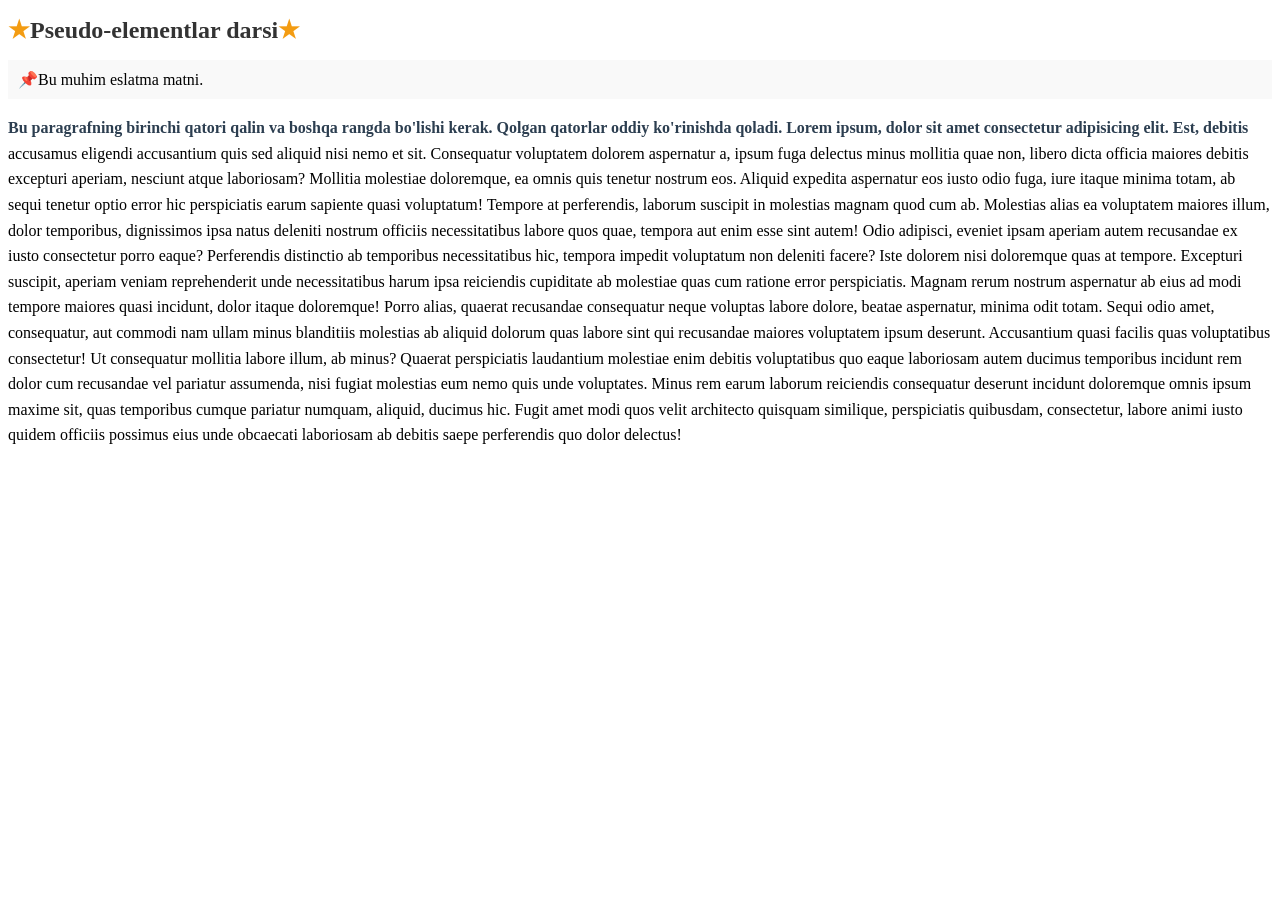
==== index.html @ 933c9575 "First commit: index.html was added" ====
<!doctype html>
<html lang="uz">
  <head>
    <meta charset="UTF-8" />
    <meta name="viewport" content="width=device-width, initial-scale=1.0" />
    <title>Pseudo-elementlar</title>
    <style>
      .sarlavha {
        font-size: 24px;
        color: #333;
      }
      /* .sarlavha::before pseudo-elementiga: */
      /* content: "\2605" */
      /* color: #f39c12 */

      /* .sarlavha::after pseudo-elementiga: */
      /* content: "\2605" */
      /* color: #f39c12 */

      /* .sarlavha pseudo-elementlari kodini ushbu kommentdan keyin yozing */
      .sarlavha::before {
        content: "\2605";
        color: #f39c12;
      }

      .sarlavha::after {
        content: "\2605";
        color: #f39c12;
      }

      .eslatma {
        padding: 10px;
        background-color: #f9f9f9;
      }
      /* .eslatma::before pseudo-elementiga: */
      /* content: "\1F4CC" */
      /* font-weight: bold */

      /* .eslatma pseudo-elementi kodini ushbu kommentdan keyin yozing */
      .eslatma::before {
        content: "\1F4CC";
        font-weight: bold;
      }

      .paragraf {
        line-height: 1.6;
      }
      /* .paragraf::first-line pseudo-elementiga: */
      /* font-weight: bold */
      /* color: #2c3e50 */

      /* .paragraf pseudo-elementi kodini ushbu kommentdan keyin yozing */
      .paragraf::first-line {
        font-weight: bold;
        color: #2c3e50;
      }
    </style>
  </head>
  <body>
    <h1 class="sarlavha">Pseudo-elementlar darsi</h1>
    <p class="eslatma">Bu muhim eslatma matni.</p>
    <p class="paragraf">
      Bu paragrafning birinchi qatori qalin va boshqa rangda bo'lishi kerak.
      Qolgan qatorlar oddiy ko'rinishda qoladi. Lorem ipsum, dolor sit amet
      consectetur adipisicing elit. Est, debitis accusamus eligendi accusantium
      quis sed aliquid nisi nemo et sit. Consequatur voluptatem dolorem
      aspernatur a, ipsum fuga delectus minus mollitia quae non, libero dicta
      officia maiores debitis excepturi aperiam, nesciunt atque laboriosam?
      Mollitia molestiae doloremque, ea omnis quis tenetur nostrum eos. Aliquid
      expedita aspernatur eos iusto odio fuga, iure itaque minima totam, ab
      sequi tenetur optio error hic perspiciatis earum sapiente quasi
      voluptatum! Tempore at perferendis, laborum suscipit in molestias magnam
      quod cum ab. Molestias alias ea voluptatem maiores illum, dolor
      temporibus, dignissimos ipsa natus deleniti nostrum officiis
      necessitatibus labore quos quae, tempora aut enim esse sint autem! Odio
      adipisci, eveniet ipsam aperiam autem recusandae ex iusto consectetur
      porro eaque? Perferendis distinctio ab temporibus necessitatibus hic,
      tempora impedit voluptatum non deleniti facere? Iste dolorem nisi
      doloremque quas at tempore. Excepturi suscipit, aperiam veniam
      reprehenderit unde necessitatibus harum ipsa reiciendis cupiditate ab
      molestiae quas cum ratione error perspiciatis. Magnam rerum nostrum
      aspernatur ab eius ad modi tempore maiores quasi incidunt, dolor itaque
      doloremque! Porro alias, quaerat recusandae consequatur neque voluptas
      labore dolore, beatae aspernatur, minima odit totam. Sequi odio amet,
      consequatur, aut commodi nam ullam minus blanditiis molestias ab aliquid
      dolorum quas labore sint qui recusandae maiores voluptatem ipsum deserunt.
      Accusantium quasi facilis quas voluptatibus consectetur! Ut consequatur
      mollitia labore illum, ab minus? Quaerat perspiciatis laudantium molestiae
      enim debitis voluptatibus quo eaque laboriosam autem ducimus temporibus
      incidunt rem dolor cum recusandae vel pariatur assumenda, nisi fugiat
      molestias eum nemo quis unde voluptates. Minus rem earum laborum
      reiciendis consequatur deserunt incidunt doloremque omnis ipsum maxime
      sit, quas temporibus cumque pariatur numquam, aliquid, ducimus hic. Fugit
      amet modi quos velit architecto quisquam similique, perspiciatis
      quibusdam, consectetur, labore animi iusto quidem officiis possimus eius
      unde obcaecati laboriosam ab debitis saepe perferendis quo dolor delectus!
    </p>
  </body>
</html>
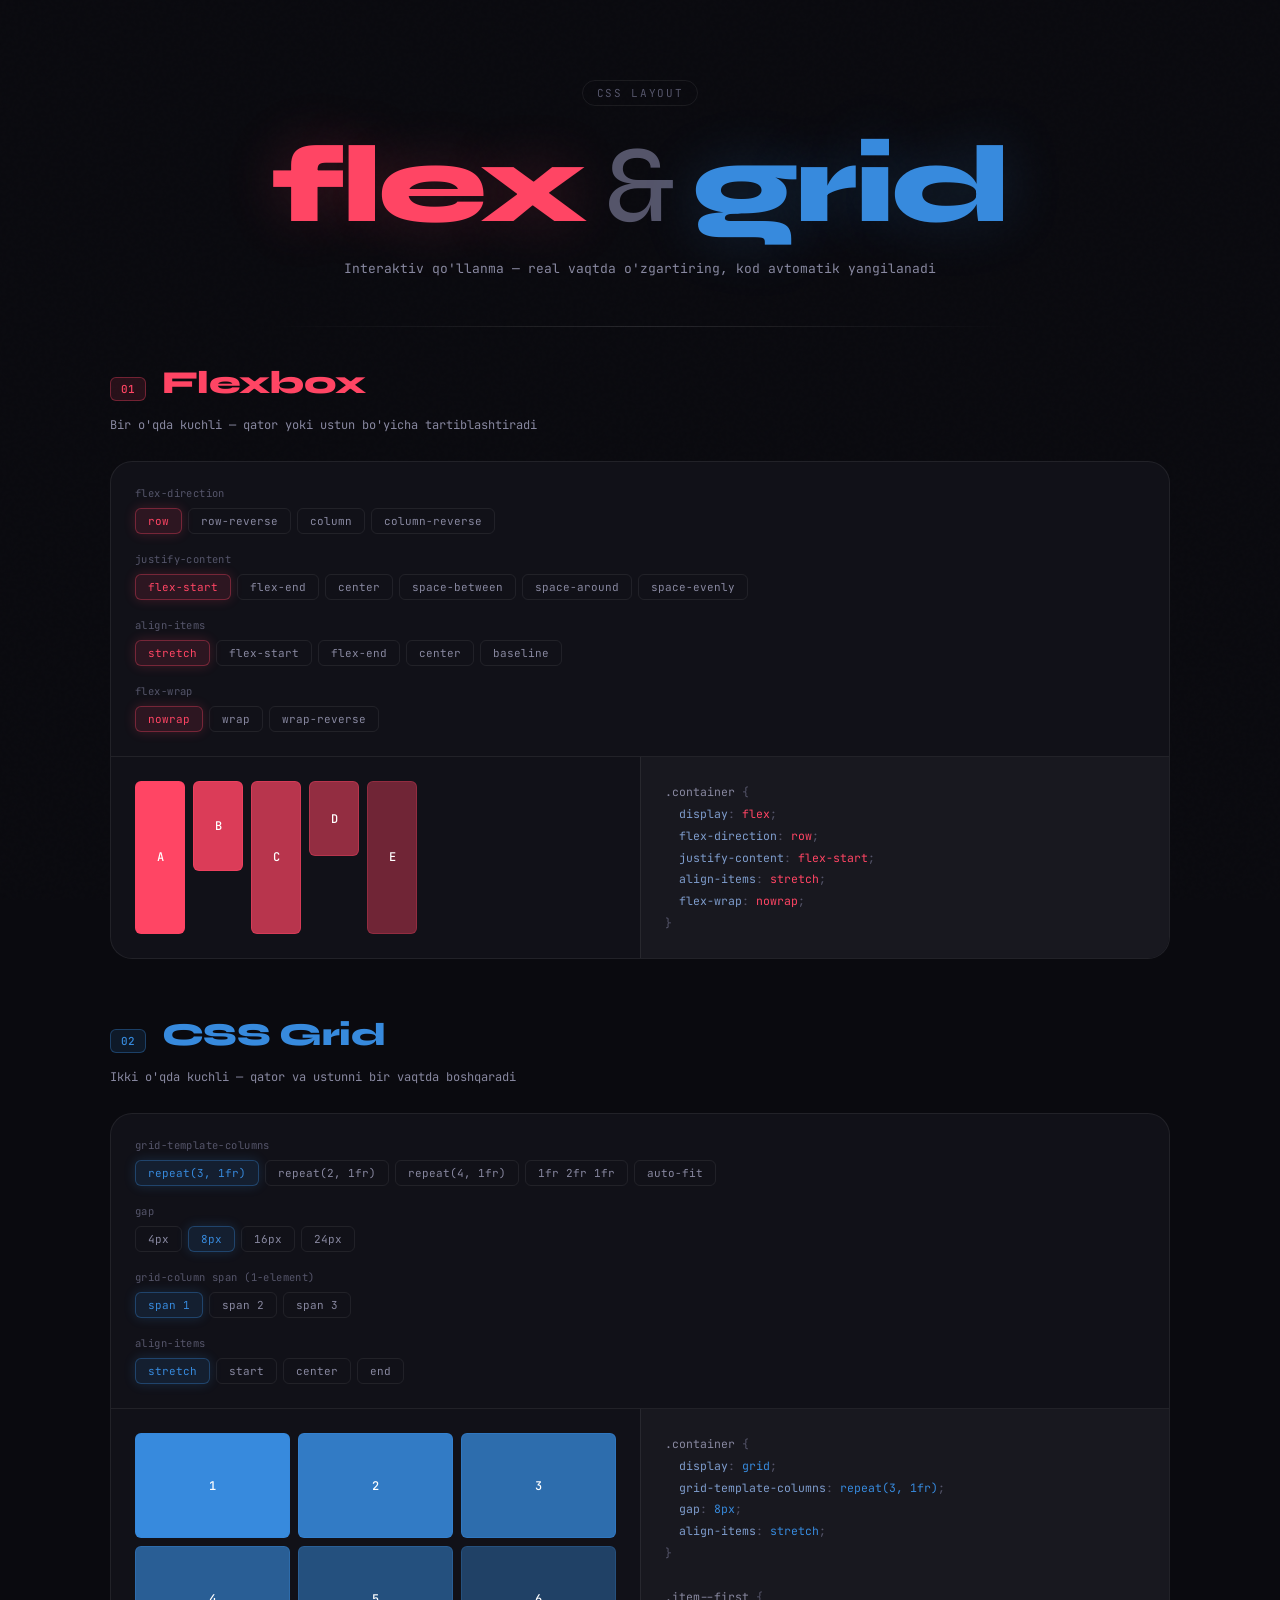
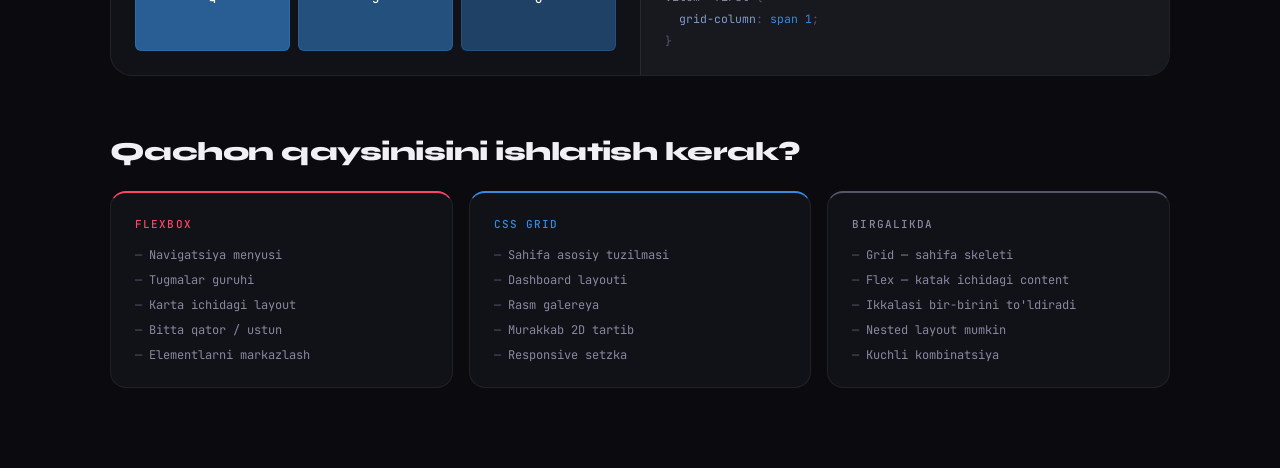
==== commit 0abebf58: "sytles and script files were added" ====
--- a/index.html
+++ b/index.html
@@ -3,97 +3,381 @@
   <head>
     <meta charset="UTF-8" />
     <meta name="viewport" content="width=device-width, initial-scale=1.0" />
-    <title>Pseudo-elementlar</title>
-    <style>
-      .sarlavha {
-        font-size: 24px;
-        color: #333;
-      }
-      /* .sarlavha::before pseudo-elementiga: */
-      /* content: "\2605" */
-      /* color: #f39c12 */
-
-      /* .sarlavha::after pseudo-elementiga: */
-      /* content: "\2605" */
-      /* color: #f39c12 */
-
-      /* .sarlavha pseudo-elementlari kodini ushbu kommentdan keyin yozing */
-      .sarlavha::before {
-        content: "\2605";
-        color: #f39c12;
-      }
-
-      .sarlavha::after {
-        content: "\2605";
-        color: #f39c12;
-      }
-
-      .eslatma {
-        padding: 10px;
-        background-color: #f9f9f9;
-      }
-      /* .eslatma::before pseudo-elementiga: */
-      /* content: "\1F4CC" */
-      /* font-weight: bold */
-
-      /* .eslatma pseudo-elementi kodini ushbu kommentdan keyin yozing */
-      .eslatma::before {
-        content: "\1F4CC";
-        font-weight: bold;
-      }
-
-      .paragraf {
-        line-height: 1.6;
-      }
-      /* .paragraf::first-line pseudo-elementiga: */
-      /* font-weight: bold */
-      /* color: #2c3e50 */
-
-      /* .paragraf pseudo-elementi kodini ushbu kommentdan keyin yozing */
-      .paragraf::first-line {
-        font-weight: bold;
-        color: #2c3e50;
-      }
-    </style>
+    <title>Flexbox & CSS Grid — Interactive Demo</title>
+    <link rel="preconnect" href="https://fonts.googleapis.com" />
+    <link rel="preconnect" href="https://fonts.gstatic.com" crossorigin />
+    <link
+      href="https://fonts.googleapis.com/css2?family=JetBrains+Mono:wght@400;500&family=Syne:wght@500;700;800&display=swap"
+      rel="stylesheet"
+    />
+    <link rel="stylesheet" href="styles.css" />
   </head>
   <body>
-    <h1 class="sarlavha">Pseudo-elementlar darsi</h1>
-    <p class="eslatma">Bu muhim eslatma matni.</p>
-    <p class="paragraf">
-      Bu paragrafning birinchi qatori qalin va boshqa rangda bo'lishi kerak.
-      Qolgan qatorlar oddiy ko'rinishda qoladi. Lorem ipsum, dolor sit amet
-      consectetur adipisicing elit. Est, debitis accusamus eligendi accusantium
-      quis sed aliquid nisi nemo et sit. Consequatur voluptatem dolorem
-      aspernatur a, ipsum fuga delectus minus mollitia quae non, libero dicta
-      officia maiores debitis excepturi aperiam, nesciunt atque laboriosam?
-      Mollitia molestiae doloremque, ea omnis quis tenetur nostrum eos. Aliquid
-      expedita aspernatur eos iusto odio fuga, iure itaque minima totam, ab
-      sequi tenetur optio error hic perspiciatis earum sapiente quasi
-      voluptatum! Tempore at perferendis, laborum suscipit in molestias magnam
-      quod cum ab. Molestias alias ea voluptatem maiores illum, dolor
-      temporibus, dignissimos ipsa natus deleniti nostrum officiis
-      necessitatibus labore quos quae, tempora aut enim esse sint autem! Odio
-      adipisci, eveniet ipsam aperiam autem recusandae ex iusto consectetur
-      porro eaque? Perferendis distinctio ab temporibus necessitatibus hic,
-      tempora impedit voluptatum non deleniti facere? Iste dolorem nisi
-      doloremque quas at tempore. Excepturi suscipit, aperiam veniam
-      reprehenderit unde necessitatibus harum ipsa reiciendis cupiditate ab
-      molestiae quas cum ratione error perspiciatis. Magnam rerum nostrum
-      aspernatur ab eius ad modi tempore maiores quasi incidunt, dolor itaque
-      doloremque! Porro alias, quaerat recusandae consequatur neque voluptas
-      labore dolore, beatae aspernatur, minima odit totam. Sequi odio amet,
-      consequatur, aut commodi nam ullam minus blanditiis molestias ab aliquid
-      dolorum quas labore sint qui recusandae maiores voluptatem ipsum deserunt.
-      Accusantium quasi facilis quas voluptatibus consectetur! Ut consequatur
-      mollitia labore illum, ab minus? Quaerat perspiciatis laudantium molestiae
-      enim debitis voluptatibus quo eaque laboriosam autem ducimus temporibus
-      incidunt rem dolor cum recusandae vel pariatur assumenda, nisi fugiat
-      molestias eum nemo quis unde voluptates. Minus rem earum laborum
-      reiciendis consequatur deserunt incidunt doloremque omnis ipsum maxime
-      sit, quas temporibus cumque pariatur numquam, aliquid, ducimus hic. Fugit
-      amet modi quos velit architecto quisquam similique, perspiciatis
-      quibusdam, consectetur, labore animi iusto quidem officiis possimus eius
-      unde obcaecati laboriosam ab debitis saepe perferendis quo dolor delectus!
-    </p>
+    <header class="hero">
+      <div class="hero__badge">CSS Layout</div>
+      <h1 class="hero__title">
+        <span data-text="flex">flex</span>
+        <span class="hero__divider">&</span>
+        <span data-text="grid">grid</span>
+      </h1>
+      <p class="hero__sub">
+        Interaktiv qo'llanma — real vaqtda o'zgartiring, kod avtomatik
+        yangilanadi
+      </p>
+    </header>
+
+    <main class="layout">
+      <!-- ═══ FLEX SECTION ═══ -->
+      <section class="section section--flex" id="flex-section">
+        <div class="section__header">
+          <span class="section__tag section__tag--flex">01</span>
+          <h2 class="section__title">Flexbox</h2>
+          <p class="section__desc">
+            Bir o'qda kuchli — qator yoki ustun bo'yicha tartiblashtiradi
+          </p>
+        </div>
+
+        <div class="panel">
+          <div class="controls" id="flex-controls">
+            <div class="control-group">
+              <label class="control-group__label">flex-direction</label>
+              <div class="control-group__btns">
+                <button
+                  class="btn btn--flex active"
+                  data-prop="direction"
+                  data-val="row"
+                >
+                  row
+                </button>
+                <button
+                  class="btn btn--flex"
+                  data-prop="direction"
+                  data-val="row-reverse"
+                >
+                  row-reverse
+                </button>
+                <button
+                  class="btn btn--flex"
+                  data-prop="direction"
+                  data-val="column"
+                >
+                  column
+                </button>
+                <button
+                  class="btn btn--flex"
+                  data-prop="direction"
+                  data-val="column-reverse"
+                >
+                  column-reverse
+                </button>
+              </div>
+            </div>
+
+            <div class="control-group">
+              <label class="control-group__label">justify-content</label>
+              <div class="control-group__btns">
+                <button
+                  class="btn btn--flex active"
+                  data-prop="justify"
+                  data-val="flex-start"
+                >
+                  flex-start
+                </button>
+                <button
+                  class="btn btn--flex"
+                  data-prop="justify"
+                  data-val="flex-end"
+                >
+                  flex-end
+                </button>
+                <button
+                  class="btn btn--flex"
+                  data-prop="justify"
+                  data-val="center"
+                >
+                  center
+                </button>
+                <button
+                  class="btn btn--flex"
+                  data-prop="justify"
+                  data-val="space-between"
+                >
+                  space-between
+                </button>
+                <button
+                  class="btn btn--flex"
+                  data-prop="justify"
+                  data-val="space-around"
+                >
+                  space-around
+                </button>
+                <button
+                  class="btn btn--flex"
+                  data-prop="justify"
+                  data-val="space-evenly"
+                >
+                  space-evenly
+                </button>
+              </div>
+            </div>
+
+            <div class="control-group">
+              <label class="control-group__label">align-items</label>
+              <div class="control-group__btns">
+                <button
+                  class="btn btn--flex active"
+                  data-prop="align"
+                  data-val="stretch"
+                >
+                  stretch
+                </button>
+                <button
+                  class="btn btn--flex"
+                  data-prop="align"
+                  data-val="flex-start"
+                >
+                  flex-start
+                </button>
+                <button
+                  class="btn btn--flex"
+                  data-prop="align"
+                  data-val="flex-end"
+                >
+                  flex-end
+                </button>
+                <button
+                  class="btn btn--flex"
+                  data-prop="align"
+                  data-val="center"
+                >
+                  center
+                </button>
+                <button
+                  class="btn btn--flex"
+                  data-prop="align"
+                  data-val="baseline"
+                >
+                  baseline
+                </button>
+              </div>
+            </div>
+
+            <div class="control-group">
+              <label class="control-group__label">flex-wrap</label>
+              <div class="control-group__btns">
+                <button
+                  class="btn btn--flex active"
+                  data-prop="wrap"
+                  data-val="nowrap"
+                >
+                  nowrap
+                </button>
+                <button class="btn btn--flex" data-prop="wrap" data-val="wrap">
+                  wrap
+                </button>
+                <button
+                  class="btn btn--flex"
+                  data-prop="wrap"
+                  data-val="wrap-reverse"
+                >
+                  wrap-reverse
+                </button>
+              </div>
+            </div>
+          </div>
+
+          <div class="stage-wrapper">
+            <div class="stage stage--flex" id="flex-stage">
+              <div class="box box--flex" style="--i: 0">A</div>
+              <div class="box box--flex" style="--i: 1; height: 90px">B</div>
+              <div class="box box--flex" style="--i: 2">C</div>
+              <div class="box box--flex" style="--i: 3; height: 75px">D</div>
+              <div class="box box--flex" style="--i: 4">E</div>
+            </div>
+            <pre class="code-output" id="flex-code"></pre>
+          </div>
+        </div>
+      </section>
+
+      <!-- ═══ GRID SECTION ═══ -->
+      <section class="section section--grid" id="grid-section">
+        <div class="section__header">
+          <span class="section__tag section__tag--grid">02</span>
+          <h2 class="section__title">CSS Grid</h2>
+          <p class="section__desc">
+            Ikki o'qda kuchli — qator va ustunni bir vaqtda boshqaradi
+          </p>
+        </div>
+
+        <div class="panel">
+          <div class="controls" id="grid-controls">
+            <div class="control-group">
+              <label class="control-group__label">grid-template-columns</label>
+              <div class="control-group__btns">
+                <button
+                  class="btn btn--grid active"
+                  data-prop="cols"
+                  data-val="repeat(3, 1fr)"
+                >
+                  repeat(3, 1fr)
+                </button>
+                <button
+                  class="btn btn--grid"
+                  data-prop="cols"
+                  data-val="repeat(2, 1fr)"
+                >
+                  repeat(2, 1fr)
+                </button>
+                <button
+                  class="btn btn--grid"
+                  data-prop="cols"
+                  data-val="repeat(4, 1fr)"
+                >
+                  repeat(4, 1fr)
+                </button>
+                <button
+                  class="btn btn--grid"
+                  data-prop="cols"
+                  data-val="1fr 2fr 1fr"
+                >
+                  1fr 2fr 1fr
+                </button>
+                <button
+                  class="btn btn--grid"
+                  data-prop="cols"
+                  data-val="repeat(auto-fit, minmax(80px, 1fr))"
+                >
+                  auto-fit
+                </button>
+              </div>
+            </div>
+
+            <div class="control-group">
+              <label class="control-group__label">gap</label>
+              <div class="control-group__btns">
+                <button class="btn btn--grid" data-prop="gap" data-val="4px">
+                  4px
+                </button>
+                <button
+                  class="btn btn--grid active"
+                  data-prop="gap"
+                  data-val="8px"
+                >
+                  8px
+                </button>
+                <button class="btn btn--grid" data-prop="gap" data-val="16px">
+                  16px
+                </button>
+                <button class="btn btn--grid" data-prop="gap" data-val="24px">
+                  24px
+                </button>
+              </div>
+            </div>
+
+            <div class="control-group">
+              <label class="control-group__label"
+                >grid-column span (1-element)</label
+              >
+              <div class="control-group__btns">
+                <button
+                  class="btn btn--grid active"
+                  data-prop="span"
+                  data-val="1"
+                >
+                  span 1
+                </button>
+                <button class="btn btn--grid" data-prop="span" data-val="2">
+                  span 2
+                </button>
+                <button class="btn btn--grid" data-prop="span" data-val="3">
+                  span 3
+                </button>
+              </div>
+            </div>
+
+            <div class="control-group">
+              <label class="control-group__label">align-items</label>
+              <div class="control-group__btns">
+                <button
+                  class="btn btn--grid active"
+                  data-prop="galign"
+                  data-val="stretch"
+                >
+                  stretch
+                </button>
+                <button
+                  class="btn btn--grid"
+                  data-prop="galign"
+                  data-val="start"
+                >
+                  start
+                </button>
+                <button
+                  class="btn btn--grid"
+                  data-prop="galign"
+                  data-val="center"
+                >
+                  center
+                </button>
+                <button class="btn btn--grid" data-prop="galign" data-val="end">
+                  end
+                </button>
+              </div>
+            </div>
+          </div>
+
+          <div class="stage-wrapper">
+            <div class="stage stage--grid" id="grid-stage">
+              <div class="box box--grid" style="--i: 0">1</div>
+              <div class="box box--grid" style="--i: 1">2</div>
+              <div class="box box--grid" style="--i: 2">3</div>
+              <div class="box box--grid" style="--i: 3">4</div>
+              <div class="box box--grid" style="--i: 4">5</div>
+              <div class="box box--grid" style="--i: 5">6</div>
+            </div>
+            <pre class="code-output" id="grid-code"></pre>
+          </div>
+        </div>
+      </section>
+
+      <!-- ═══ CHEATSHEET ═══ -->
+      <section class="cheatsheet">
+        <h2 class="cheatsheet__title">Qachon qaysinisini ishlatish kerak?</h2>
+        <div class="cheatsheet__grid">
+          <div class="cheatsheet__card cheatsheet__card--flex">
+            <div class="cheatsheet__card-label">Flexbox</div>
+            <ul>
+              <li>Navigatsiya menyusi</li>
+              <li>Tugmalar guruhi</li>
+              <li>Karta ichidagi layout</li>
+              <li>Bitta qator / ustun</li>
+              <li>Elementlarni markazlash</li>
+            </ul>
+          </div>
+          <div class="cheatsheet__card cheatsheet__card--grid">
+            <div class="cheatsheet__card-label">CSS Grid</div>
+            <ul>
+              <li>Sahifa asosiy tuzilmasi</li>
+              <li>Dashboard layouti</li>
+              <li>Rasm galereya</li>
+              <li>Murakkab 2D tartib</li>
+              <li>Responsive setzka</li>
+            </ul>
+          </div>
+          <div class="cheatsheet__card cheatsheet__card--both">
+            <div class="cheatsheet__card-label">Birgalikda</div>
+            <ul>
+              <li>Grid — sahifa skeleti</li>
+              <li>Flex — katak ichidagi content</li>
+              <li>Ikkalasi bir-birini to'ldiradi</li>
+              <li>Nested layout mumkin</li>
+              <li>Kuchli kombinatsiya</li>
+            </ul>
+          </div>
+        </div>
+      </section>
+    </main>
+
+    <script src="script.js"></script>
   </body>
 </html>
--- a/styles.css
+++ b/styles.css
@@ -0,0 +1,532 @@
+/* ═══════════════════════════════════════════
+   TOKENS
+═══════════════════════════════════════════ */
+:root {
+  --pink: #ff4564;
+  --pink-dim: rgba(255, 69, 100, 0.12);
+  --pink-border: rgba(255, 69, 100, 0.35);
+  --pink-glow: rgba(255, 69, 100, 0.2);
+
+  --blue: #378add;
+  --blue-dim: rgba(55, 138, 221, 0.12);
+  --blue-border: rgba(55, 138, 221, 0.35);
+  --blue-glow: rgba(55, 138, 221, 0.2);
+
+  --bg: #0a0a0f;
+  --surface: #111118;
+  --surface-2: #18181f;
+  --border: rgba(255, 255, 255, 0.07);
+  --border-mid: rgba(255, 255, 255, 0.12);
+
+  --text-1: #f0f0f5;
+  --text-2: #8888a0;
+  --text-3: #55556a;
+
+  --mono: "JetBrains Mono", monospace;
+  --display: "Syne", sans-serif;
+
+  --radius-sm: 6px;
+  --radius-md: 10px;
+  --radius-lg: 16px;
+  --radius-xl: 22px;
+
+  --ease-spring: cubic-bezier(0.34, 1.56, 0.64, 1);
+  --ease-out: cubic-bezier(0.22, 1, 0.36, 1);
+}
+
+/* ═══════════════════════════════════════════
+   RESET & BASE
+═══════════════════════════════════════════ */
+*,
+*::before,
+*::after {
+  box-sizing: border-box;
+  margin: 0;
+  padding: 0;
+}
+
+html {
+  font-size: 10px;
+  scroll-behavior: smooth;
+}
+
+body {
+  font-family: var(--display);
+  background-color: var(--bg);
+  color: var(--text-1);
+  min-height: 100vh;
+  overflow-x: hidden;
+  -webkit-font-smoothing: antialiased;
+}
+
+/* ═══════════════════════════════════════════
+   NOISE TEXTURE OVERLAY
+═══════════════════════════════════════════ */
+body::before {
+  content: "";
+  position: fixed;
+  inset: 0;
+  background-image: url("data:image/svg+xml,%3Csvg viewBox='0 0 256 256' xmlns='http://www.w3.org/2000/svg'%3E%3Cfilter id='noise'%3E%3CfeTurbulence type='fractalNoise' baseFrequency='0.9' numOctaves='4' stitchTiles='stitch'/%3E%3C/filter%3E%3Crect width='100%25' height='100%25' filter='url(%23noise)' opacity='0.03'/%3E%3C/svg%3E");
+  pointer-events: none;
+  z-index: 0;
+  opacity: 0.4;
+}
+
+/* ═══════════════════════════════════════════
+   HERO
+═══════════════════════════════════════════ */
+.hero {
+  text-align: center;
+  padding: 8rem 2rem 5rem;
+  position: relative;
+}
+
+.hero::after {
+  content: "";
+  position: absolute;
+  bottom: 0;
+  left: 50%;
+  transform: translateX(-50%);
+  width: 60%;
+  height: 1px;
+  background: linear-gradient(
+    90deg,
+    transparent,
+    var(--border-mid),
+    transparent
+  );
+}
+
+.hero__badge {
+  display: inline-block;
+  font-family: var(--mono);
+  font-size: 1.1rem;
+  letter-spacing: 0.15em;
+  text-transform: uppercase;
+  color: var(--text-3);
+  border: 1px solid var(--border);
+  border-radius: 999px;
+  padding: 0.5rem 1.4rem;
+  margin-bottom: 2.4rem;
+  animation: fadeUp 0.6s var(--ease-out) both;
+}
+
+.hero__title {
+  font-size: clamp(6rem, 12vw, 11rem);
+  font-weight: 800;
+  line-height: 1;
+  letter-spacing: -0.03em;
+  display: flex;
+  align-items: center;
+  justify-content: center;
+  gap: 2rem;
+  animation: fadeUp 0.7s var(--ease-out) 0.1s both;
+}
+
+.hero__title span[data-text="flex"] {
+  color: var(--pink);
+  text-shadow: 0 0 60px var(--pink-glow);
+}
+
+.hero__title span[data-text="grid"] {
+  color: var(--blue);
+  text-shadow: 0 0 60px var(--blue-glow);
+}
+
+.hero__divider {
+  color: var(--text-3);
+  font-weight: 500;
+}
+
+.hero__sub {
+  font-family: var(--mono);
+  font-size: 1.3rem;
+  color: var(--text-2);
+  margin-top: 2rem;
+  animation: fadeUp 0.7s var(--ease-out) 0.2s both;
+}
+
+/* ═══════════════════════════════════════════
+   LAYOUT
+═══════════════════════════════════════════ */
+.layout {
+  max-width: 1100px;
+  margin: 0 auto;
+  padding: 4rem 2rem 8rem;
+  display: flex;
+  flex-direction: column;
+  gap: 6rem;
+  position: relative;
+  z-index: 1;
+}
+
+/* ═══════════════════════════════════════════
+   SECTION
+═══════════════════════════════════════════ */
+.section {
+  animation: fadeUp 0.6s var(--ease-out) both;
+}
+
+.section__header {
+  margin-bottom: 2.8rem;
+  display: flex;
+  align-items: baseline;
+  gap: 1.6rem;
+  flex-wrap: wrap;
+}
+
+.section__tag {
+  font-family: var(--mono);
+  font-size: 1.1rem;
+  font-weight: 500;
+  padding: 0.4rem 1rem;
+  border-radius: var(--radius-sm);
+  flex-shrink: 0;
+}
+
+.section__tag--flex {
+  background: var(--pink-dim);
+  color: var(--pink);
+  border: 1px solid var(--pink-border);
+}
+
+.section__tag--grid {
+  background: var(--blue-dim);
+  color: var(--blue);
+  border: 1px solid var(--blue-border);
+}
+
+.section__title {
+  font-size: 3.2rem;
+  font-weight: 800;
+  letter-spacing: -0.02em;
+  line-height: 1;
+}
+
+.section--flex .section__title {
+  color: var(--pink);
+}
+.section--grid .section__title {
+  color: var(--blue);
+}
+
+.section__desc {
+  font-family: var(--mono);
+  font-size: 1.2rem;
+  color: var(--text-2);
+  width: 100%;
+}
+
+/* ═══════════════════════════════════════════
+   PANEL
+═══════════════════════════════════════════ */
+.panel {
+  background: var(--surface);
+  border: 1px solid var(--border);
+  border-radius: var(--radius-xl);
+  overflow: hidden;
+}
+
+/* ═══════════════════════════════════════════
+   CONTROLS
+═══════════════════════════════════════════ */
+.controls {
+  padding: 2.4rem;
+  display: flex;
+  flex-direction: column;
+  gap: 1.8rem;
+  border-bottom: 1px solid var(--border);
+}
+
+.control-group {
+  display: flex;
+  flex-direction: column;
+  gap: 0.8rem;
+}
+
+.control-group__label {
+  font-family: var(--mono);
+  font-size: 1.05rem;
+  color: var(--text-3);
+  letter-spacing: 0.04em;
+}
+
+.control-group__btns {
+  display: flex;
+  flex-wrap: wrap;
+  gap: 6px;
+}
+
+/* ═══════════════════════════════════════════
+   BUTTONS
+═══════════════════════════════════════════ */
+.btn {
+  font-family: var(--mono);
+  font-size: 1.1rem;
+  padding: 0.5rem 1.2rem;
+  border-radius: var(--radius-sm);
+  border: 1px solid var(--border);
+  background: transparent;
+  color: var(--text-2);
+  cursor: pointer;
+  transition: all 0.18s var(--ease-out);
+  outline: none;
+}
+
+.btn:hover {
+  border-color: var(--border-mid);
+  color: var(--text-1);
+  transform: translateY(-1px);
+}
+
+.btn:active {
+  transform: translateY(0) scale(0.97);
+}
+
+.btn--flex.active {
+  background: var(--pink-dim);
+  border-color: var(--pink-border);
+  color: var(--pink);
+  box-shadow: 0 0 12px var(--pink-glow);
+}
+
+.btn--grid.active {
+  background: var(--blue-dim);
+  border-color: var(--blue-border);
+  color: var(--blue);
+  box-shadow: 0 0 12px var(--blue-glow);
+}
+
+/* ═══════════════════════════════════════════
+   STAGE WRAPPER
+═══════════════════════════════════════════ */
+.stage-wrapper {
+  display: grid;
+  grid-template-columns: 1fr 1fr;
+}
+
+@media (max-width: 700px) {
+  .stage-wrapper {
+    grid-template-columns: 1fr;
+  }
+}
+
+/* ═══════════════════════════════════════════
+   STAGE
+═══════════════════════════════════════════ */
+.stage {
+  padding: 2.4rem;
+  min-height: 180px;
+  transition: all 0.4s var(--ease-spring);
+}
+
+.stage--flex {
+  display: flex;
+  gap: 8px;
+  flex-wrap: nowrap;
+  justify-content: flex-start;
+  align-items: stretch;
+}
+
+.stage--grid {
+  display: grid;
+  grid-template-columns: repeat(3, 1fr);
+  gap: 8px;
+  align-items: stretch;
+}
+
+/* ═══════════════════════════════════════════
+   BOXES
+═══════════════════════════════════════════ */
+.box {
+  border-radius: var(--radius-sm);
+  display: flex;
+  align-items: center;
+  justify-content: center;
+  font-family: var(--mono);
+  font-size: 1.2rem;
+  font-weight: 500;
+  min-width: 50px;
+  min-height: 55px;
+  transition: all 0.4s var(--ease-spring);
+  animation: boxIn 0.5s var(--ease-spring) calc(var(--i) * 0.06s) both;
+}
+
+.box--flex {
+  --alpha: calc(1 - var(--i) * 0.15);
+  background: rgba(255, 69, 100, var(--alpha));
+  color: #fff;
+  border: 1px solid rgba(255, 69, 100, calc(var(--alpha) * 0.6));
+}
+
+.box--grid {
+  --alpha: calc(1 - var(--i) * 0.12);
+  background: rgba(55, 138, 221, var(--alpha));
+  color: #fff;
+  border: 1px solid rgba(55, 138, 221, calc(var(--alpha) * 0.5));
+}
+
+/* ═══════════════════════════════════════════
+   CODE OUTPUT
+═══════════════════════════════════════════ */
+.code-output {
+  font-family: var(--mono);
+  font-size: 1.15rem;
+  line-height: 1.9;
+  color: var(--text-2);
+  padding: 2.4rem;
+  background: var(--surface-2);
+  border-left: 1px solid var(--border);
+  overflow-x: auto;
+  white-space: pre;
+}
+
+@media (max-width: 700px) {
+  .code-output {
+    border-left: none;
+    border-top: 1px solid var(--border);
+  }
+}
+
+.code-output .t-selector {
+  color: var(--text-2);
+}
+.code-output .t-prop {
+  color: #7e9ccc;
+}
+.code-output .t-val-flex {
+  color: var(--pink);
+}
+.code-output .t-val-grid {
+  color: var(--blue);
+}
+.code-output .t-punct {
+  color: var(--text-3);
+}
+
+/* ═══════════════════════════════════════════
+   CHEATSHEET
+═══════════════════════════════════════════ */
+.cheatsheet {
+  animation: fadeUp 0.7s var(--ease-out) 0.3s both;
+}
+
+.cheatsheet__title {
+  font-size: 2.6rem;
+  font-weight: 800;
+  letter-spacing: -0.02em;
+  margin-bottom: 2.4rem;
+  color: var(--text-1);
+}
+
+.cheatsheet__grid {
+  display: grid;
+  grid-template-columns: repeat(3, 1fr);
+  gap: 16px;
+}
+
+@media (max-width: 700px) {
+  .cheatsheet__grid {
+    grid-template-columns: 1fr;
+  }
+}
+
+.cheatsheet__card {
+  background: var(--surface);
+  border: 1px solid var(--border);
+  border-radius: var(--radius-lg);
+  padding: 2.4rem;
+  transition:
+    transform 0.22s var(--ease-out),
+    border-color 0.22s;
+}
+
+.cheatsheet__card:hover {
+  transform: translateY(-3px);
+}
+
+.cheatsheet__card--flex {
+  border-top: 2px solid var(--pink);
+}
+.cheatsheet__card--flex:hover {
+  border-color: var(--pink);
+}
+.cheatsheet__card--grid {
+  border-top: 2px solid var(--blue);
+}
+.cheatsheet__card--grid:hover {
+  border-color: var(--blue);
+}
+.cheatsheet__card--both {
+  border-top: 2px solid var(--text-3);
+}
+.cheatsheet__card--both:hover {
+  border-top-color: var(--border-mid);
+  border-color: var(--border-mid);
+}
+
+.cheatsheet__card-label {
+  font-family: var(--mono);
+  font-size: 1.1rem;
+  font-weight: 500;
+  text-transform: uppercase;
+  letter-spacing: 0.1em;
+  margin-bottom: 1.6rem;
+}
+
+.cheatsheet__card--flex .cheatsheet__card-label {
+  color: var(--pink);
+}
+.cheatsheet__card--grid .cheatsheet__card-label {
+  color: var(--blue);
+}
+.cheatsheet__card--both .cheatsheet__card-label {
+  color: var(--text-2);
+}
+
+.cheatsheet__card ul {
+  list-style: none;
+  display: flex;
+  flex-direction: column;
+  gap: 0.9rem;
+}
+
+.cheatsheet__card li {
+  font-family: var(--mono);
+  font-size: 1.2rem;
+  color: var(--text-2);
+  padding-left: 1.4rem;
+  position: relative;
+}
+
+.cheatsheet__card li::before {
+  content: "—";
+  position: absolute;
+  left: 0;
+  color: var(--text-3);
+}
+
+/* ═══════════════════════════════════════════
+   ANIMATIONS
+═══════════════════════════════════════════ */
+@keyframes fadeUp {
+  from {
+    opacity: 0;
+    transform: translateY(16px);
+  }
+  to {
+    opacity: 1;
+    transform: translateY(0);
+  }
+}
+
+@keyframes boxIn {
+  from {
+    opacity: 0;
+    transform: scale(0.7);
+  }
+  to {
+    opacity: 1;
+    transform: scale(1);
+  }
+}
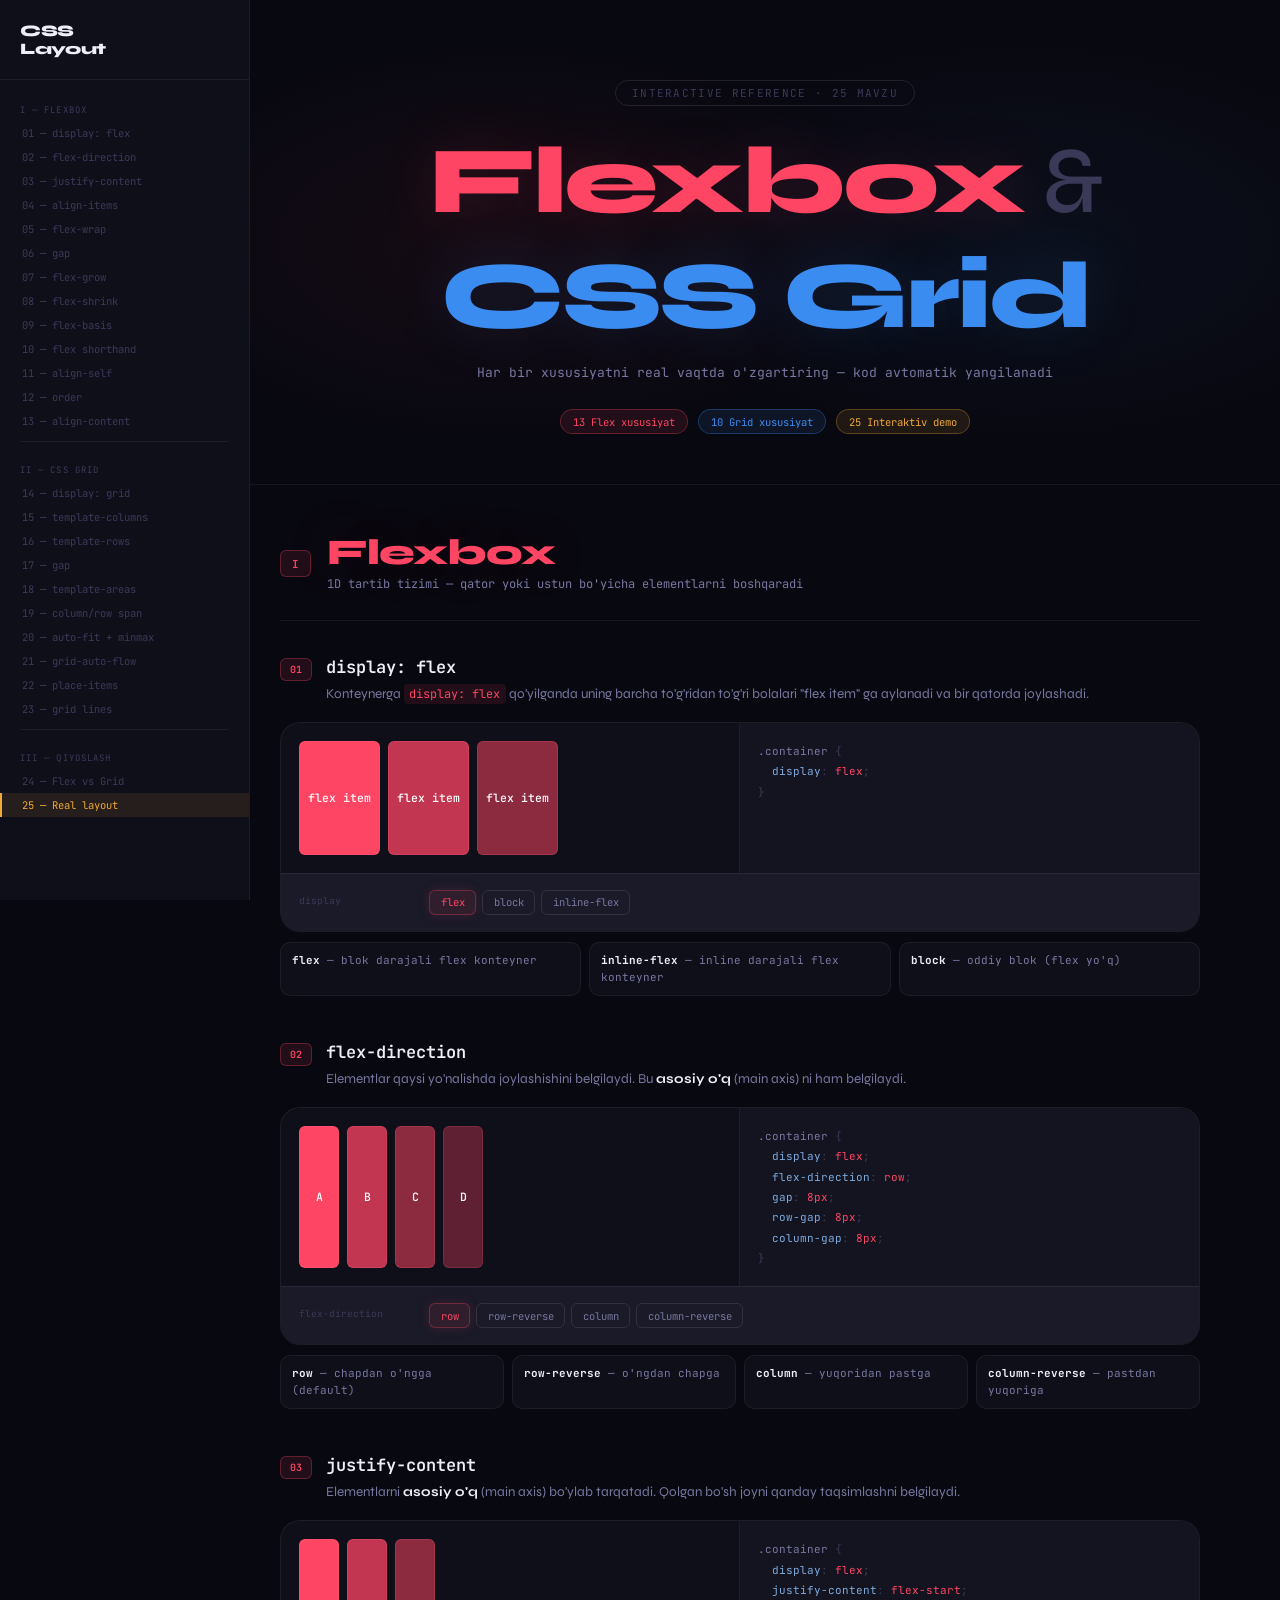
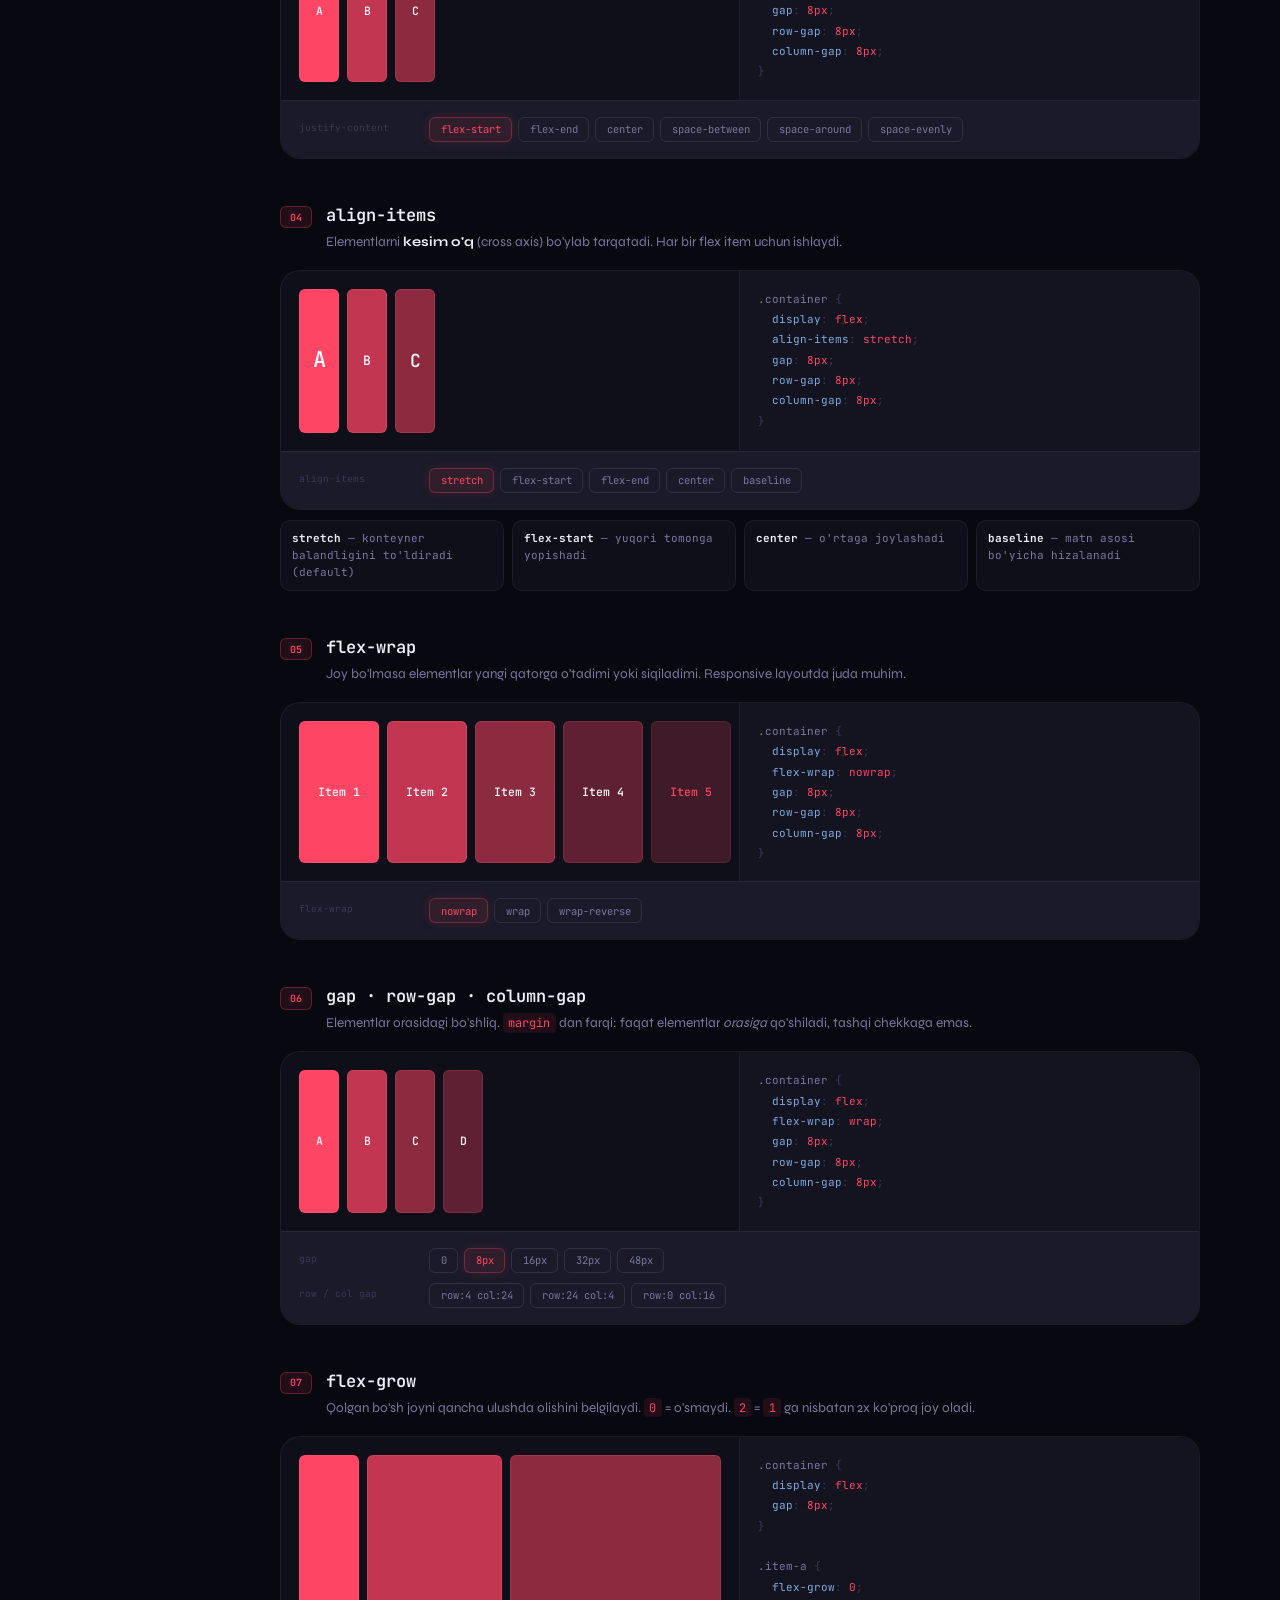
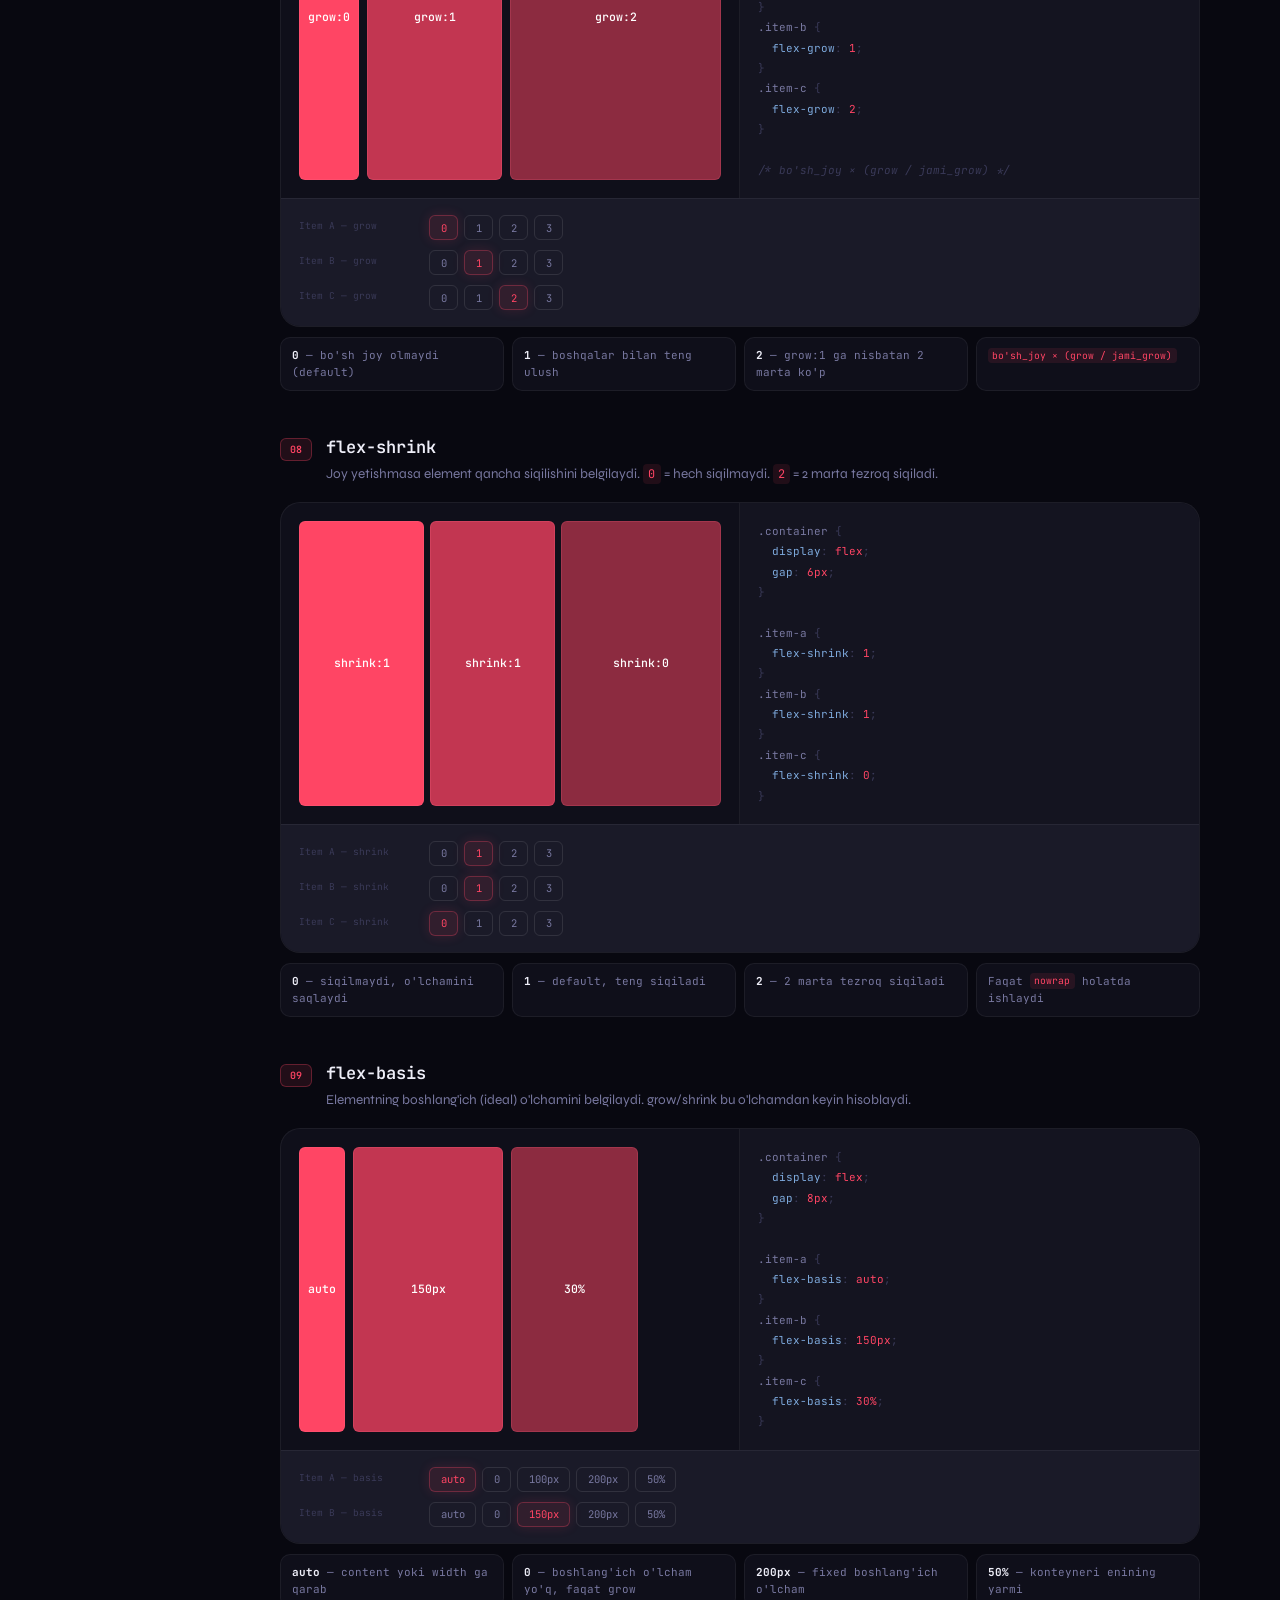
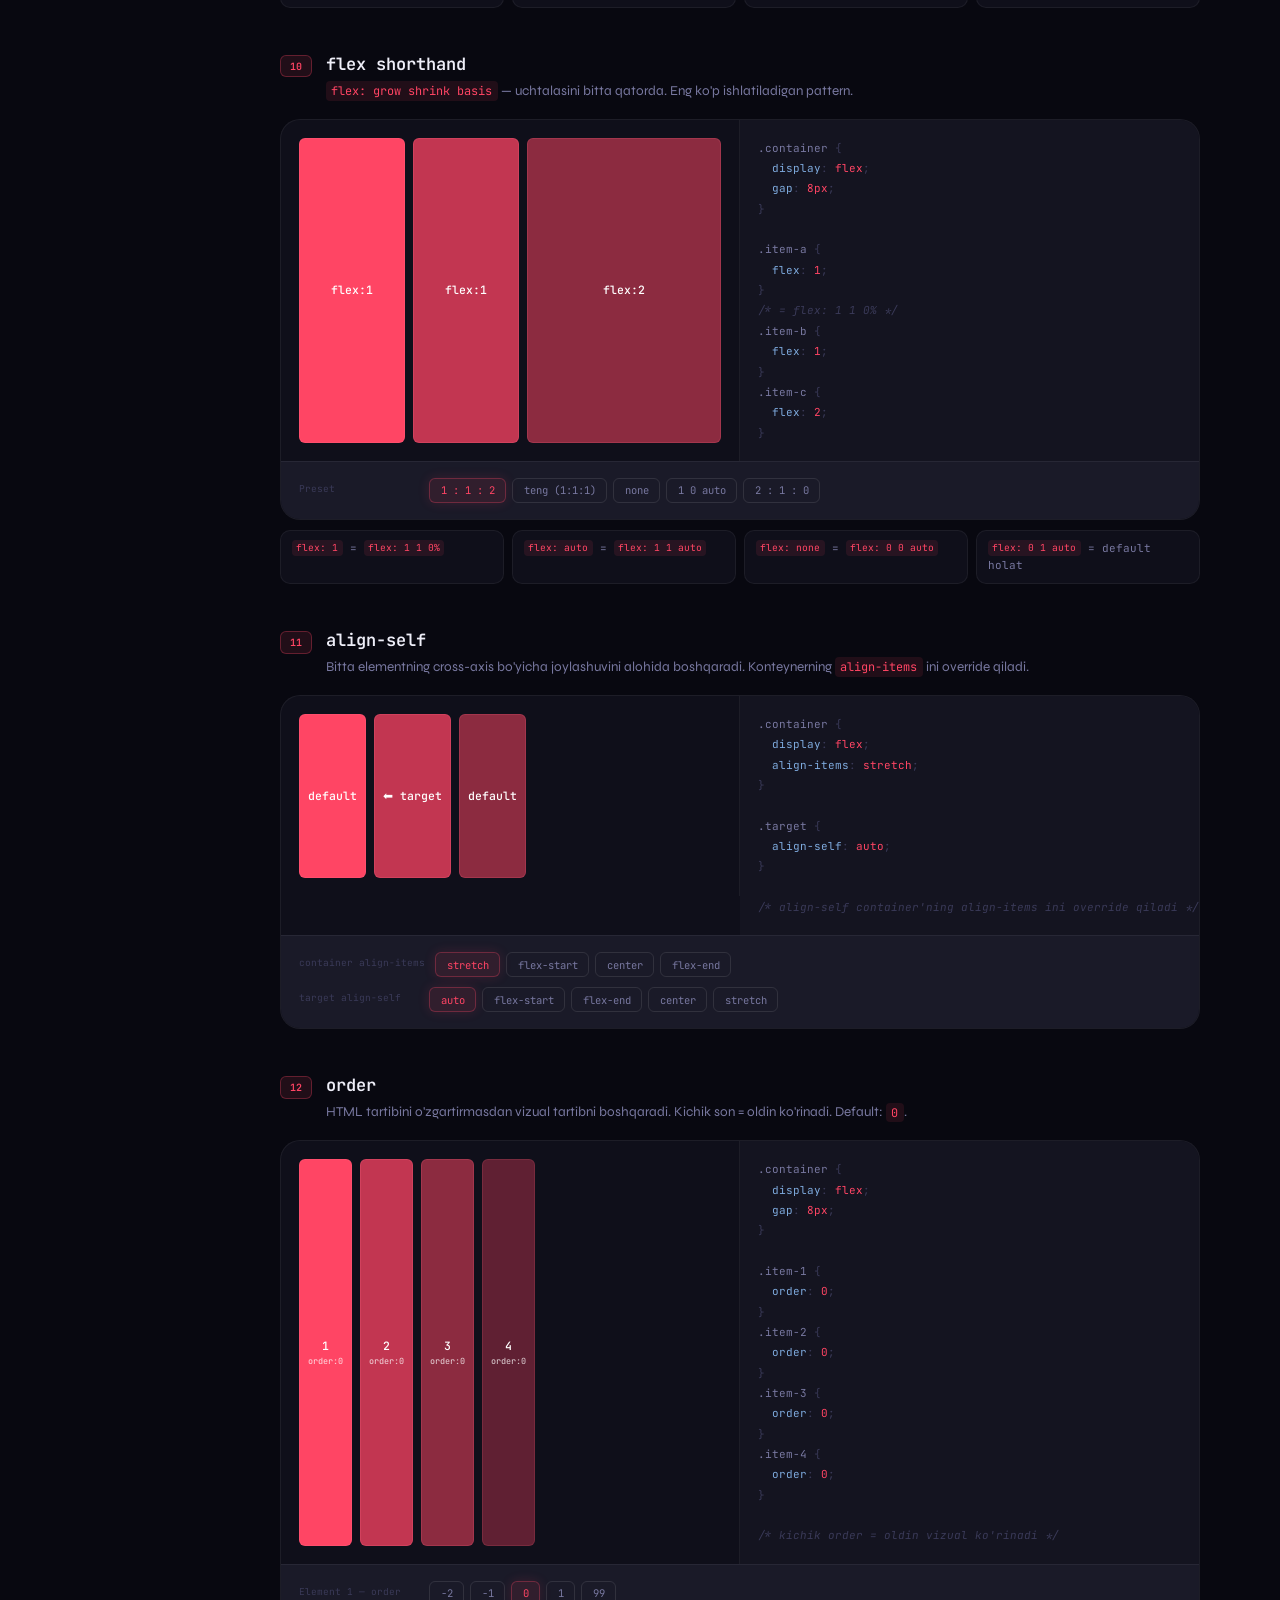
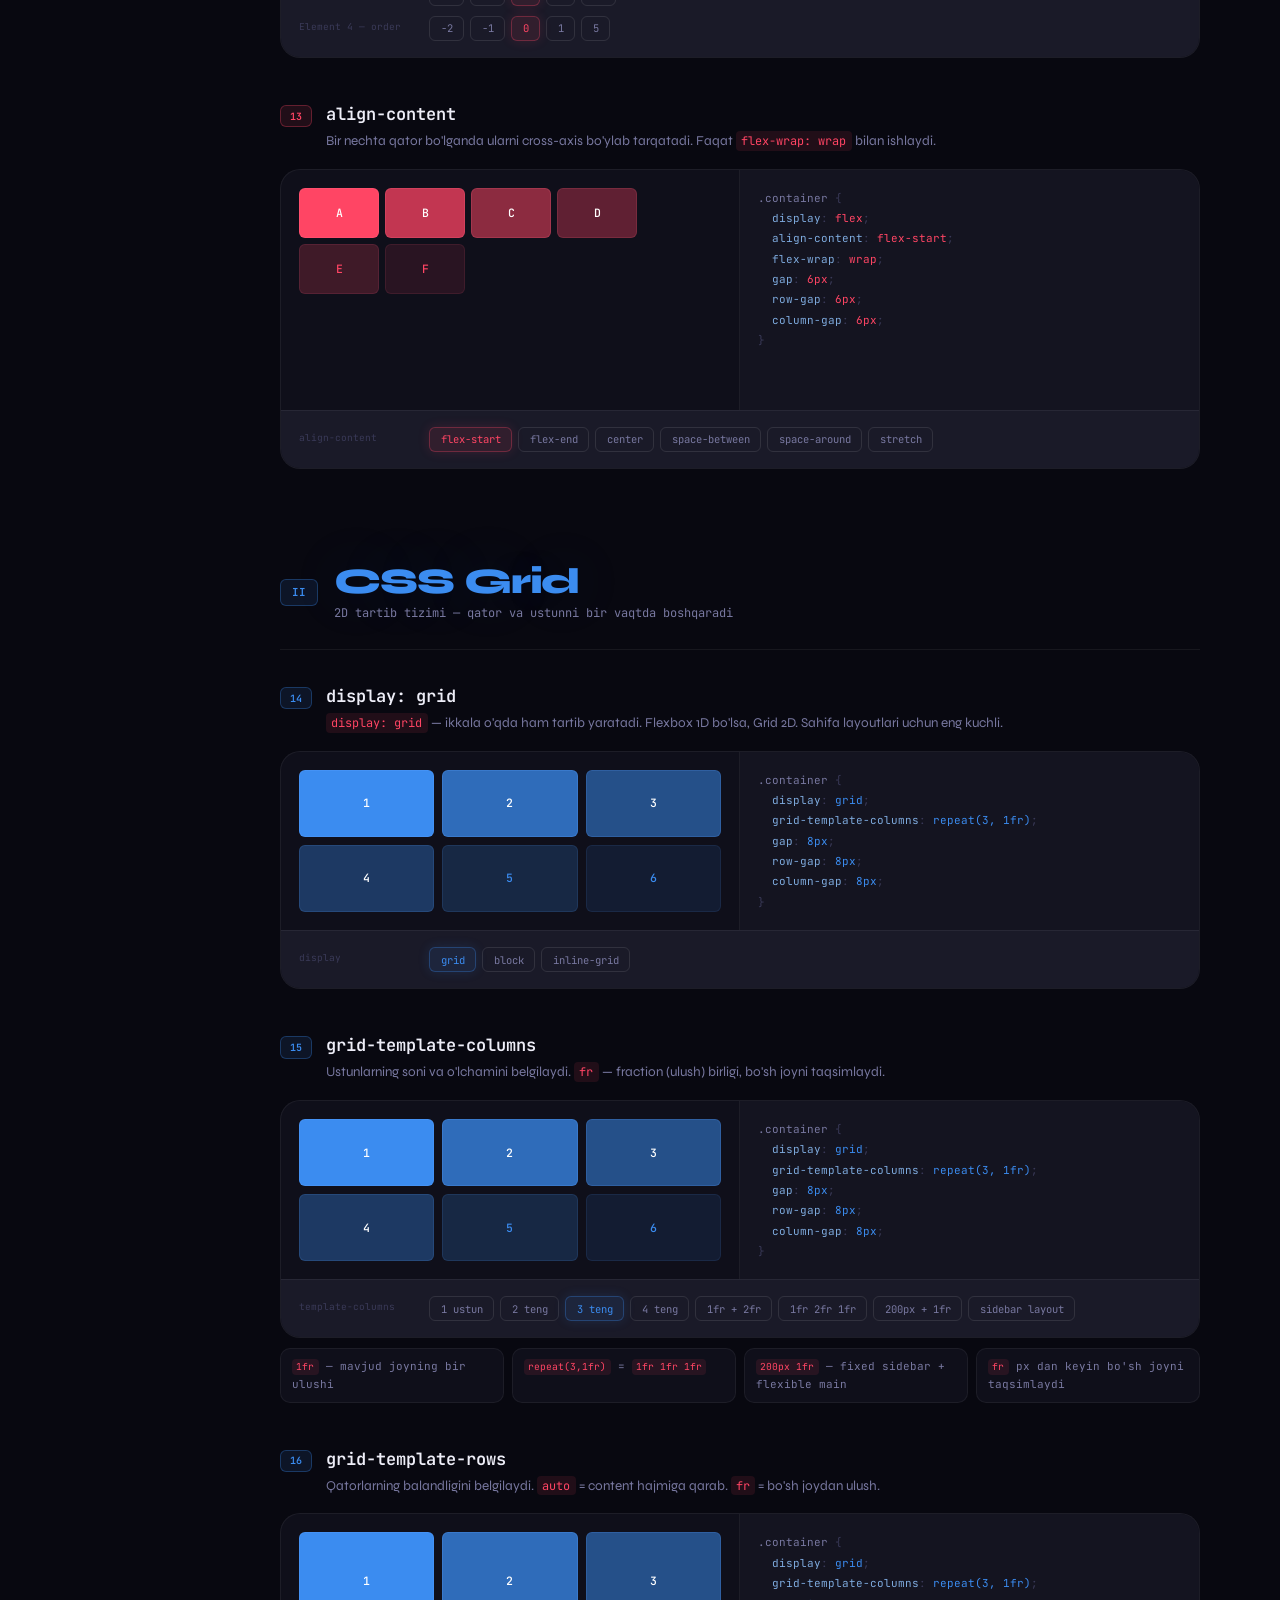
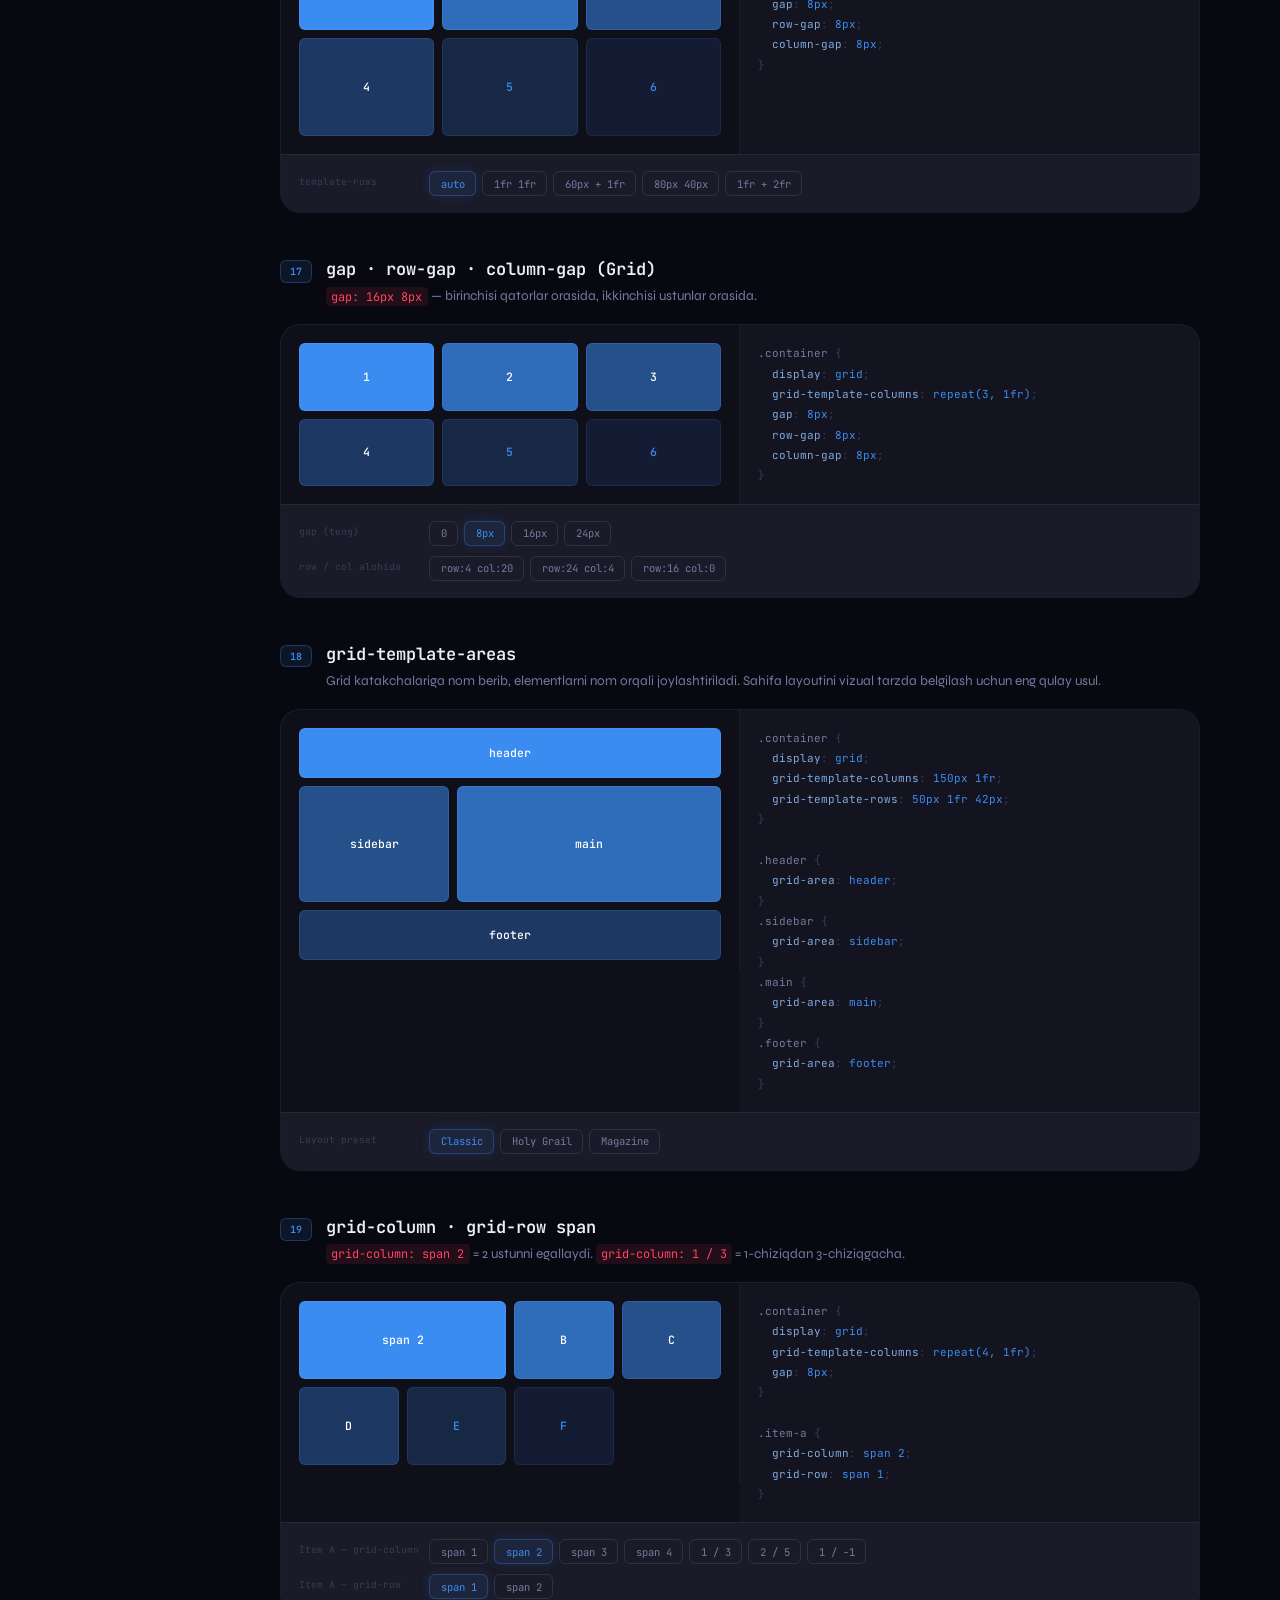
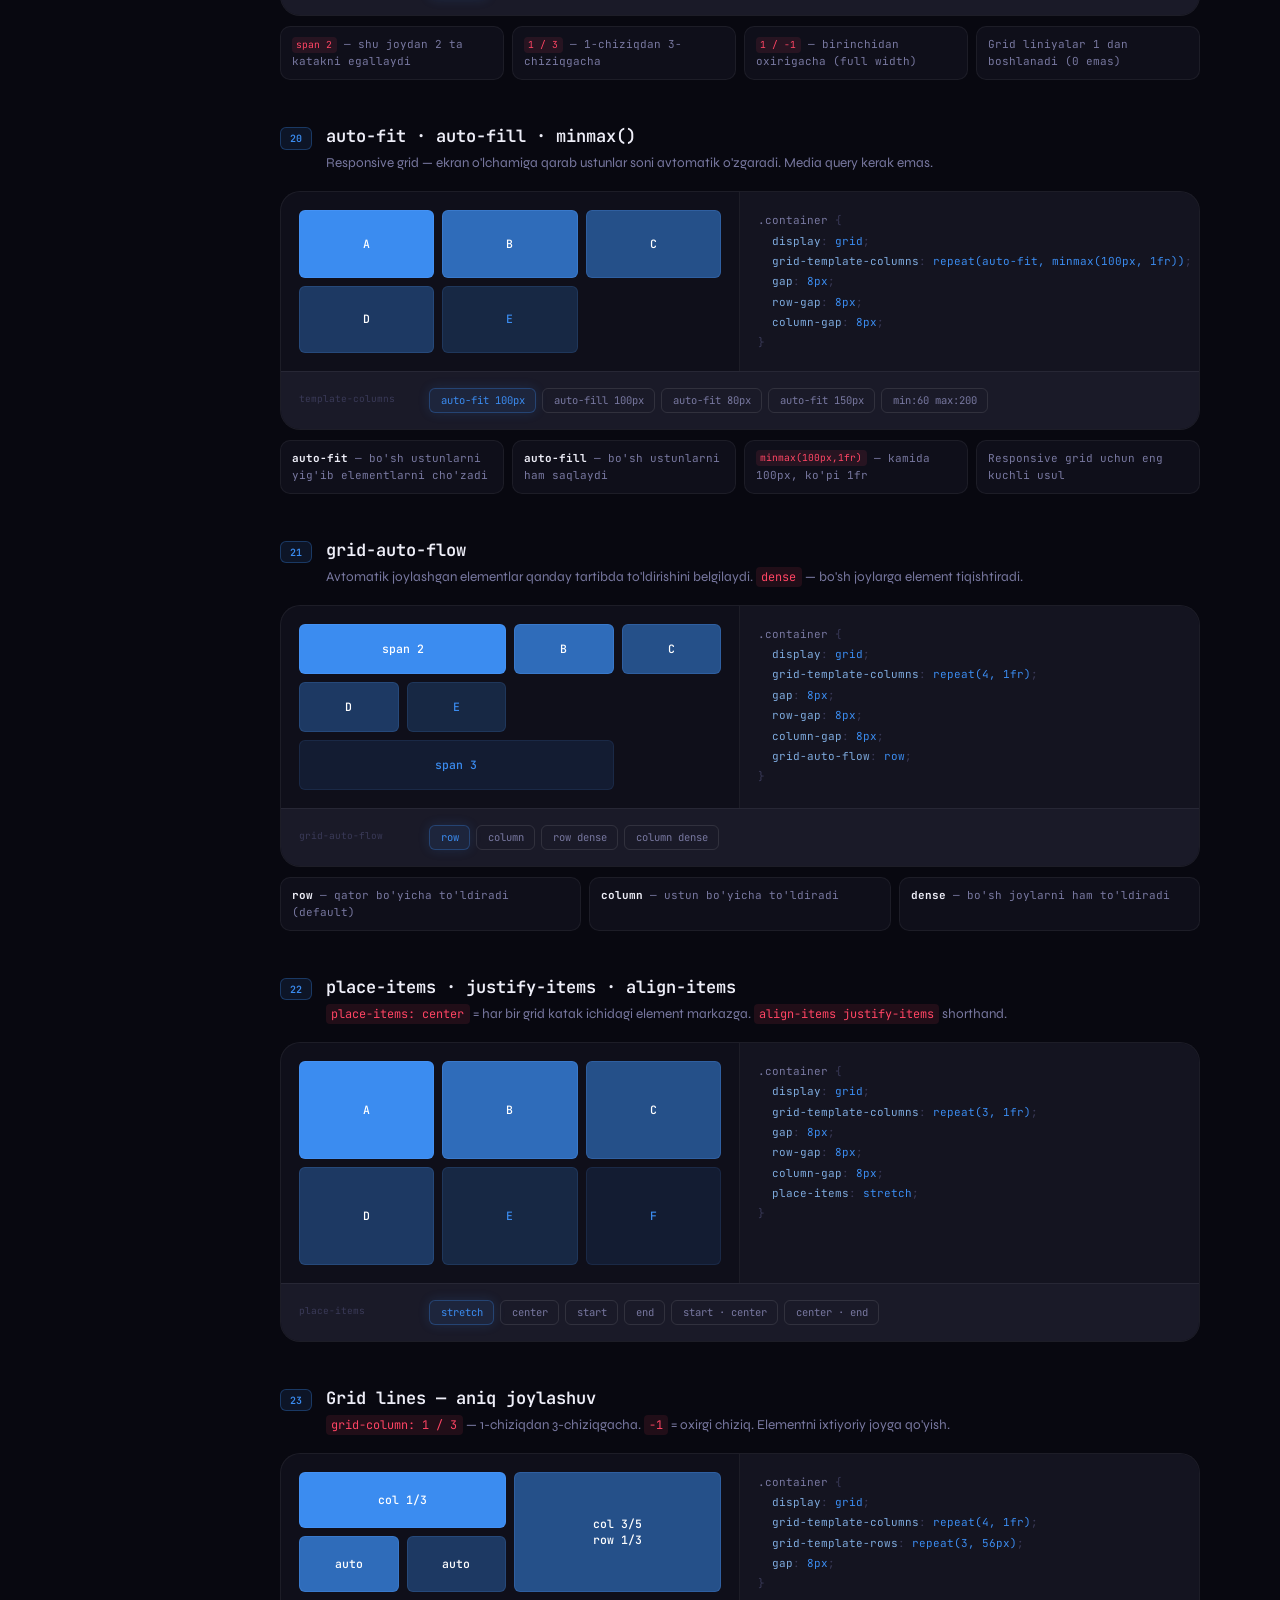
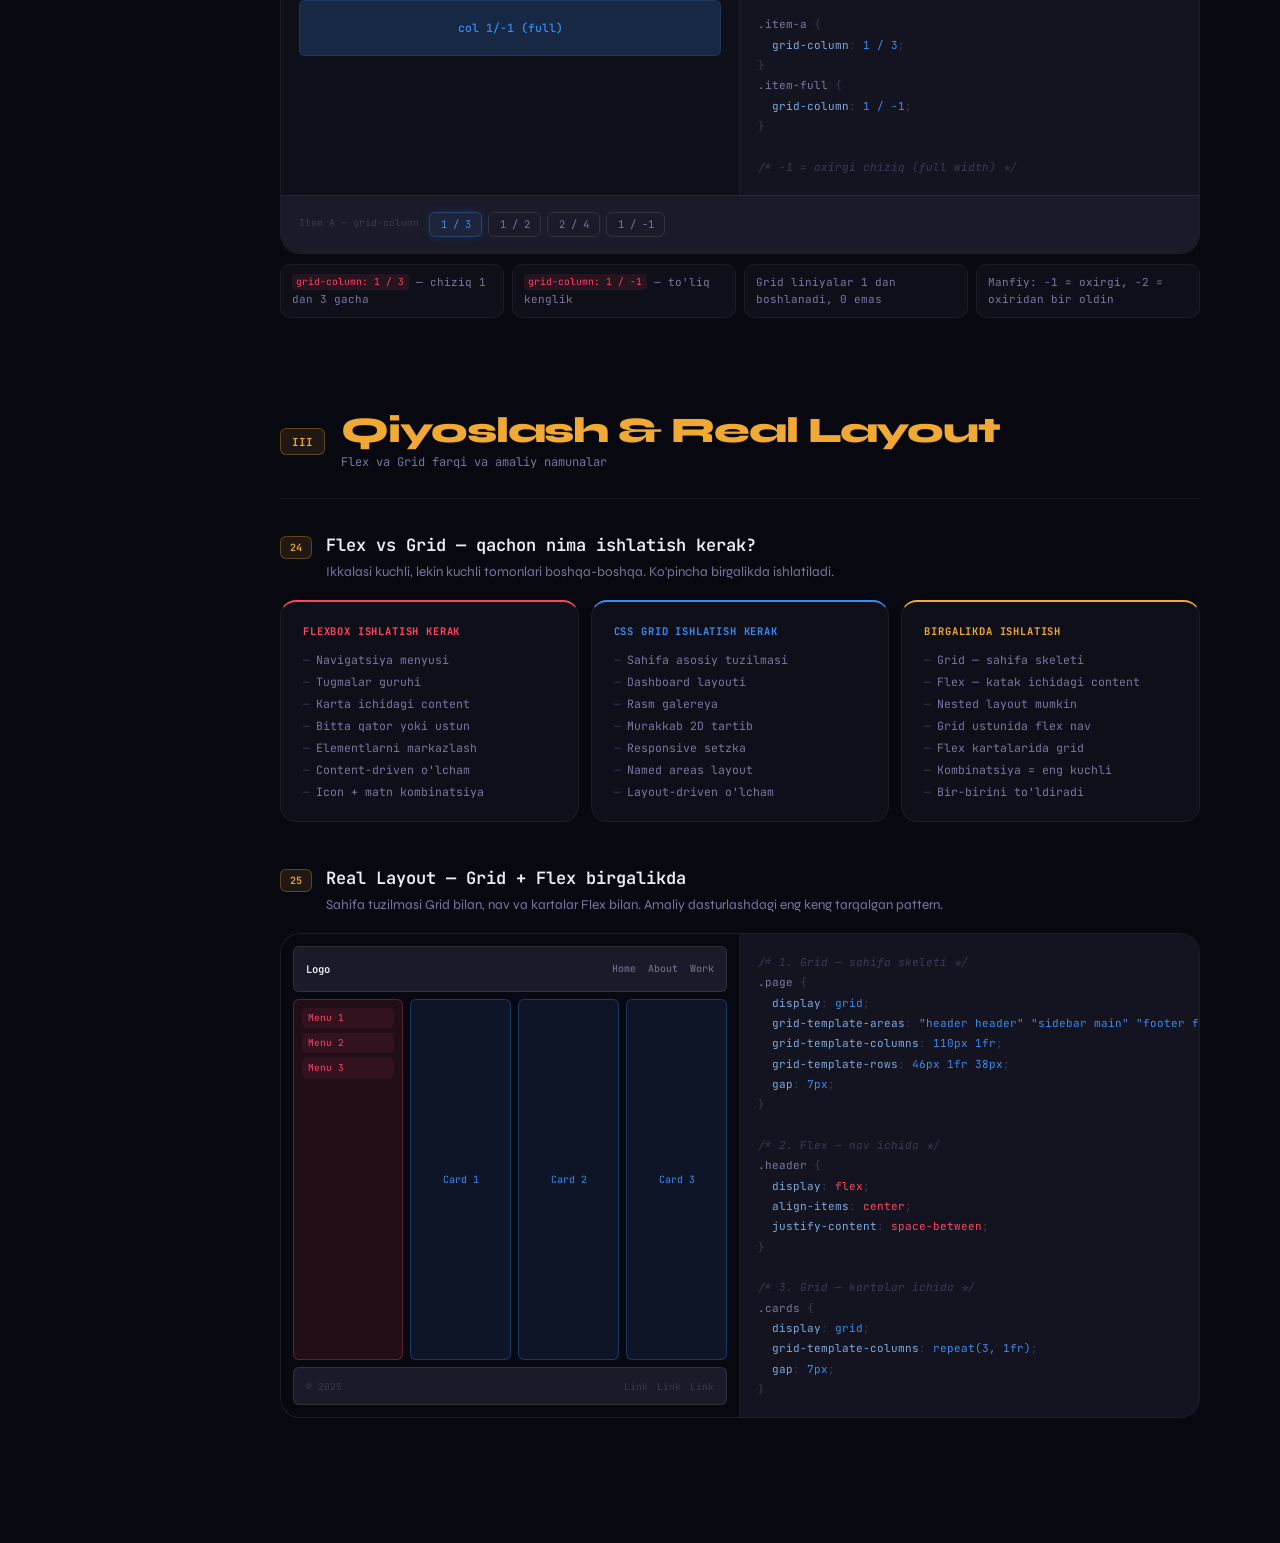
==== commit f2185b59: "upgraded design, new topics added" ====
--- a/index.html
+++ b/index.html
@@ -3,380 +3,1918 @@
   <head>
     <meta charset="UTF-8" />
     <meta name="viewport" content="width=device-width, initial-scale=1.0" />
-    <title>Flexbox & CSS Grid — Interactive Demo</title>
+    <title>Flexbox & CSS Grid — Ultra Pro Interactive</title>
     <link rel="preconnect" href="https://fonts.googleapis.com" />
     <link rel="preconnect" href="https://fonts.gstatic.com" crossorigin />
     <link
-      href="https://fonts.googleapis.com/css2?family=JetBrains+Mono:wght@400;500&family=Syne:wght@500;700;800&display=swap"
+      href="https://fonts.googleapis.com/css2?family=JetBrains+Mono:wght@400;500;600&family=Syne:wght@500;700;800&display=swap"
       rel="stylesheet"
     />
     <link rel="stylesheet" href="styles.css" />
   </head>
   <body>
-    <header class="hero">
-      <div class="hero__badge">CSS Layout</div>
-      <h1 class="hero__title">
-        <span data-text="flex">flex</span>
-        <span class="hero__divider">&</span>
-        <span data-text="grid">grid</span>
-      </h1>
-      <p class="hero__sub">
-        Interaktiv qo'llanma — real vaqtda o'zgartiring, kod avtomatik
-        yangilanadi
-      </p>
-    </header>
-
-    <main class="layout">
-      <!-- ═══ FLEX SECTION ═══ -->
-      <section class="section section--flex" id="flex-section">
-        <div class="section__header">
-          <span class="section__tag section__tag--flex">01</span>
-          <h2 class="section__title">Flexbox</h2>
-          <p class="section__desc">
-            Bir o'qda kuchli — qator yoki ustun bo'yicha tartiblashtiradi
-          </p>
+    <!-- SIDEBAR -->
+    <nav class="sidebar" id="sidebar">
+      <div class="sidebar__logo">CSS<br />Layout</div>
+      <ul class="sidebar__list">
+        <li class="sidebar__chapter">I — Flexbox</li>
+        <li>
+          <a href="#s01" class="sidebar__link" data-sec="flex"
+            >01 — display: flex</a
+          >
+        </li>
+        <li>
+          <a href="#s02" class="sidebar__link" data-sec="flex"
+            >02 — flex-direction</a
+          >
+        </li>
+        <li>
+          <a href="#s03" class="sidebar__link" data-sec="flex"
+            >03 — justify-content</a
+          >
+        </li>
+        <li>
+          <a href="#s04" class="sidebar__link" data-sec="flex"
+            >04 — align-items</a
+          >
+        </li>
+        <li>
+          <a href="#s05" class="sidebar__link" data-sec="flex"
+            >05 — flex-wrap</a
+          >
+        </li>
+        <li>
+          <a href="#s06" class="sidebar__link" data-sec="flex">06 — gap</a>
+        </li>
+        <li>
+          <a href="#s07" class="sidebar__link" data-sec="flex"
+            >07 — flex-grow</a
+          >
+        </li>
+        <li>
+          <a href="#s08" class="sidebar__link" data-sec="flex"
+            >08 — flex-shrink</a
+          >
+        </li>
+        <li>
+          <a href="#s09" class="sidebar__link" data-sec="flex"
+            >09 — flex-basis</a
+          >
+        </li>
+        <li>
+          <a href="#s10" class="sidebar__link" data-sec="flex"
+            >10 — flex shorthand</a
+          >
+        </li>
+        <li>
+          <a href="#s11" class="sidebar__link" data-sec="flex"
+            >11 — align-self</a
+          >
+        </li>
+        <li>
+          <a href="#s12" class="sidebar__link" data-sec="flex">12 — order</a>
+        </li>
+        <li>
+          <a href="#s13" class="sidebar__link" data-sec="flex"
+            >13 — align-content</a
+          >
+        </li>
+        <li class="sidebar__divider"></li>
+        <li class="sidebar__chapter">II — CSS Grid</li>
+        <li>
+          <a href="#s14" class="sidebar__link" data-sec="grid"
+            >14 — display: grid</a
+          >
+        </li>
+        <li>
+          <a href="#s15" class="sidebar__link" data-sec="grid"
+            >15 — template-columns</a
+          >
+        </li>
+        <li>
+          <a href="#s16" class="sidebar__link" data-sec="grid"
+            >16 — template-rows</a
+          >
+        </li>
+        <li>
+          <a href="#s17" class="sidebar__link" data-sec="grid">17 — gap</a>
+        </li>
+        <li>
+          <a href="#s18" class="sidebar__link" data-sec="grid"
+            >18 — template-areas</a
+          >
+        </li>
+        <li>
+          <a href="#s19" class="sidebar__link" data-sec="grid"
+            >19 — column/row span</a
+          >
+        </li>
+        <li>
+          <a href="#s20" class="sidebar__link" data-sec="grid"
+            >20 — auto-fit + minmax</a
+          >
+        </li>
+        <li>
+          <a href="#s21" class="sidebar__link" data-sec="grid"
+            >21 — grid-auto-flow</a
+          >
+        </li>
+        <li>
+          <a href="#s22" class="sidebar__link" data-sec="grid"
+            >22 — place-items</a
+          >
+        </li>
+        <li>
+          <a href="#s23" class="sidebar__link" data-sec="grid"
+            >23 — grid lines</a
+          >
+        </li>
+        <li class="sidebar__divider"></li>
+        <li class="sidebar__chapter">III — Qiyoslash</li>
+        <li>
+          <a href="#s24" class="sidebar__link" data-sec="both"
+            >24 — Flex vs Grid</a
+          >
+        </li>
+        <li>
+          <a href="#s25" class="sidebar__link" data-sec="both"
+            >25 — Real layout</a
+          >
+        </li>
+      </ul>
+    </nav>
+
+    <!-- HAMBURGER -->
+    <button class="hamburger" id="hamburger" aria-label="Menu">
+      <span></span><span></span><span></span>
+    </button>
+
+    <!-- MAIN -->
+    <div class="main-wrap">
+      <!-- HERO -->
+      <header class="hero">
+        <div class="hero__badge">Interactive Reference · 25 mavzu</div>
+        <h1 class="hero__title">
+          <span class="c-flex">Flexbox</span>
+          <span class="c-dim">&amp;</span>
+          <span class="c-grid">CSS Grid</span>
+        </h1>
+        <p class="hero__sub">
+          Har bir xususiyatni real vaqtda o'zgartiring — kod avtomatik
+          yangilanadi
+        </p>
+        <div class="hero__pills">
+          <span class="pill pill--flex">13 Flex xususiyat</span>
+          <span class="pill pill--grid">10 Grid xususiyat</span>
+          <span class="pill pill--both">25 Interaktiv demo</span>
         </div>
-
-        <div class="panel">
-          <div class="controls" id="flex-controls">
-            <div class="control-group">
-              <label class="control-group__label">flex-direction</label>
-              <div class="control-group__btns">
-                <button
-                  class="btn btn--flex active"
-                  data-prop="direction"
-                  data-val="row"
-                >
-                  row
-                </button>
-                <button
-                  class="btn btn--flex"
-                  data-prop="direction"
-                  data-val="row-reverse"
-                >
-                  row-reverse
-                </button>
-                <button
-                  class="btn btn--flex"
-                  data-prop="direction"
-                  data-val="column"
-                >
-                  column
-                </button>
-                <button
-                  class="btn btn--flex"
-                  data-prop="direction"
-                  data-val="column-reverse"
-                >
-                  column-reverse
-                </button>
-              </div>
-            </div>
-
-            <div class="control-group">
-              <label class="control-group__label">justify-content</label>
-              <div class="control-group__btns">
-                <button
-                  class="btn btn--flex active"
-                  data-prop="justify"
-                  data-val="flex-start"
-                >
-                  flex-start
-                </button>
-                <button
-                  class="btn btn--flex"
-                  data-prop="justify"
-                  data-val="flex-end"
-                >
-                  flex-end
-                </button>
-                <button
-                  class="btn btn--flex"
-                  data-prop="justify"
-                  data-val="center"
-                >
-                  center
-                </button>
-                <button
-                  class="btn btn--flex"
-                  data-prop="justify"
-                  data-val="space-between"
-                >
-                  space-between
-                </button>
-                <button
-                  class="btn btn--flex"
-                  data-prop="justify"
-                  data-val="space-around"
-                >
-                  space-around
-                </button>
-                <button
-                  class="btn btn--flex"
-                  data-prop="justify"
-                  data-val="space-evenly"
-                >
-                  space-evenly
-                </button>
-              </div>
-            </div>
-
-            <div class="control-group">
-              <label class="control-group__label">align-items</label>
-              <div class="control-group__btns">
-                <button
-                  class="btn btn--flex active"
-                  data-prop="align"
-                  data-val="stretch"
-                >
-                  stretch
-                </button>
-                <button
-                  class="btn btn--flex"
-                  data-prop="align"
-                  data-val="flex-start"
-                >
-                  flex-start
-                </button>
-                <button
-                  class="btn btn--flex"
-                  data-prop="align"
-                  data-val="flex-end"
-                >
-                  flex-end
-                </button>
-                <button
-                  class="btn btn--flex"
-                  data-prop="align"
-                  data-val="center"
-                >
-                  center
-                </button>
-                <button
-                  class="btn btn--flex"
-                  data-prop="align"
-                  data-val="baseline"
-                >
-                  baseline
-                </button>
-              </div>
-            </div>
-
-            <div class="control-group">
-              <label class="control-group__label">flex-wrap</label>
-              <div class="control-group__btns">
-                <button
-                  class="btn btn--flex active"
-                  data-prop="wrap"
-                  data-val="nowrap"
-                >
-                  nowrap
-                </button>
-                <button class="btn btn--flex" data-prop="wrap" data-val="wrap">
-                  wrap
-                </button>
-                <button
-                  class="btn btn--flex"
-                  data-prop="wrap"
-                  data-val="wrap-reverse"
-                >
-                  wrap-reverse
-                </button>
-              </div>
-            </div>
-          </div>
-
-          <div class="stage-wrapper">
-            <div class="stage stage--flex" id="flex-stage">
-              <div class="box box--flex" style="--i: 0">A</div>
-              <div class="box box--flex" style="--i: 1; height: 90px">B</div>
-              <div class="box box--flex" style="--i: 2">C</div>
-              <div class="box box--flex" style="--i: 3; height: 75px">D</div>
-              <div class="box box--flex" style="--i: 4">E</div>
-            </div>
-            <pre class="code-output" id="flex-code"></pre>
+      </header>
+
+      <main class="content">
+        <!-- ══════ CHAPTER I ══════ -->
+        <div class="chapter" id="chapter-flex">
+          <span class="chapter__badge chapter__badge--flex">I</span>
+          <div>
+            <h2 class="chapter__title c-flex">Flexbox</h2>
+            <p class="chapter__desc">
+              1D tartib tizimi — qator yoki ustun bo'yicha elementlarni
+              boshqaradi
+            </p>
           </div>
         </div>
-      </section>
-
-      <!-- ═══ GRID SECTION ═══ -->
-      <section class="section section--grid" id="grid-section">
-        <div class="section__header">
-          <span class="section__tag section__tag--grid">02</span>
-          <h2 class="section__title">CSS Grid</h2>
-          <p class="section__desc">
-            Ikki o'qda kuchli — qator va ustunni bir vaqtda boshqaradi
-          </p>
+
+        <!-- S01 -->
+        <section class="ds" id="s01">
+          <div class="ds__head">
+            <span class="ds__num ds__num--flex">01</span>
+            <div>
+              <h3 class="ds__title">display: flex</h3>
+              <p class="ds__desc">
+                Konteynerga <code>display: flex</code> qo'yilganda uning barcha
+                to'g'ridan to'g'ri bolalari "flex item" ga aylanadi va bir
+                qatorda joylashadi.
+              </p>
+            </div>
+          </div>
+          <div class="card">
+            <div class="card__demo">
+              <div class="stage" id="s01-stage" style="display: flex; gap: 8px">
+                <div class="box bf b0">flex item</div>
+                <div class="box bf b1">flex item</div>
+                <div class="box bf b2">flex item</div>
+              </div>
+              <pre class="code" id="s01-code"></pre>
+            </div>
+            <div class="card__ctrl">
+              <div class="ctrl-row">
+                <span class="ctrl-lbl">display</span>
+                <div class="ctrl-btns">
+                  <button
+                    class="btn btn-f active"
+                    onclick="
+                      setStyle('s01-stage', 'display', 'flex', this);
+                      renderCode('s01', { display: 'flex' });
+                    "
+                  >
+                    flex
+                  </button>
+                  <button
+                    class="btn btn-f"
+                    onclick="
+                      setStyle('s01-stage', 'display', 'block', this);
+                      renderCode('s01', { display: 'block' });
+                    "
+                  >
+                    block
+                  </button>
+                  <button
+                    class="btn btn-f"
+                    onclick="
+                      setStyle('s01-stage', 'display', 'inline-flex', this);
+                      renderCode('s01', { display: 'inline-flex' });
+                    "
+                  >
+                    inline-flex
+                  </button>
+                </div>
+              </div>
+            </div>
+          </div>
+          <div class="tips">
+            <div class="tip">
+              <strong>flex</strong> — blok darajali flex konteyner
+            </div>
+            <div class="tip">
+              <strong>inline-flex</strong> — inline darajali flex konteyner
+            </div>
+            <div class="tip">
+              <strong>block</strong> — oddiy blok (flex yo'q)
+            </div>
+          </div>
+        </section>
+
+        <!-- S02 -->
+        <section class="ds" id="s02">
+          <div class="ds__head">
+            <span class="ds__num ds__num--flex">02</span>
+            <div>
+              <h3 class="ds__title">flex-direction</h3>
+              <p class="ds__desc">
+                Elementlar qaysi yo'nalishda joylashishini belgilaydi. Bu
+                <strong>asosiy o'q</strong> (main axis) ni ham belgilaydi.
+              </p>
+            </div>
+          </div>
+          <div class="card">
+            <div class="card__demo">
+              <div
+                class="stage"
+                id="s02-stage"
+                style="display: flex; flex-direction: row; gap: 8px"
+              >
+                <div class="box bf b0">A</div>
+                <div class="box bf b1">B</div>
+                <div class="box bf b2">C</div>
+                <div class="box bf b3">D</div>
+              </div>
+              <pre class="code" id="s02-code"></pre>
+            </div>
+            <div class="card__ctrl">
+              <div class="ctrl-row">
+                <span class="ctrl-lbl">flex-direction</span>
+                <div
+                  class="ctrl-btns"
+                  data-stage="s02-stage"
+                  data-code="s02"
+                  data-css="flexDirection"
+                  data-type="f"
+                >
+                  <button class="btn btn-f active" data-val="row">row</button>
+                  <button class="btn btn-f" data-val="row-reverse">
+                    row-reverse
+                  </button>
+                  <button class="btn btn-f" data-val="column">column</button>
+                  <button class="btn btn-f" data-val="column-reverse">
+                    column-reverse
+                  </button>
+                </div>
+              </div>
+            </div>
+          </div>
+          <div class="tips">
+            <div class="tip">
+              <strong>row</strong> — chapdan o'ngga (default)
+            </div>
+            <div class="tip"><strong>row-reverse</strong> — o'ngdan chapga</div>
+            <div class="tip"><strong>column</strong> — yuqoridan pastga</div>
+            <div class="tip">
+              <strong>column-reverse</strong> — pastdan yuqoriga
+            </div>
+          </div>
+        </section>
+
+        <!-- S03 -->
+        <section class="ds" id="s03">
+          <div class="ds__head">
+            <span class="ds__num ds__num--flex">03</span>
+            <div>
+              <h3 class="ds__title">justify-content</h3>
+              <p class="ds__desc">
+                Elementlarni <strong>asosiy o'q</strong> (main axis) bo'ylab
+                tarqatadi. Qolgan bo'sh joyni qanday taqsimlashni belgilaydi.
+              </p>
+            </div>
+          </div>
+          <div class="card">
+            <div class="card__demo">
+              <div
+                class="stage stage--h"
+                id="s03-stage"
+                style="display: flex; justify-content: flex-start; gap: 8px"
+              >
+                <div class="box bf b0">A</div>
+                <div class="box bf b1">B</div>
+                <div class="box bf b2">C</div>
+              </div>
+              <pre class="code" id="s03-code"></pre>
+            </div>
+            <div class="card__ctrl">
+              <div class="ctrl-row">
+                <span class="ctrl-lbl">justify-content</span>
+                <div
+                  class="ctrl-btns"
+                  data-stage="s03-stage"
+                  data-code="s03"
+                  data-css="justifyContent"
+                  data-type="f"
+                >
+                  <button class="btn btn-f active" data-val="flex-start">
+                    flex-start
+                  </button>
+                  <button class="btn btn-f" data-val="flex-end">
+                    flex-end
+                  </button>
+                  <button class="btn btn-f" data-val="center">center</button>
+                  <button class="btn btn-f" data-val="space-between">
+                    space-between
+                  </button>
+                  <button class="btn btn-f" data-val="space-around">
+                    space-around
+                  </button>
+                  <button class="btn btn-f" data-val="space-evenly">
+                    space-evenly
+                  </button>
+                </div>
+              </div>
+            </div>
+          </div>
+        </section>
+
+        <!-- S04 -->
+        <section class="ds" id="s04">
+          <div class="ds__head">
+            <span class="ds__num ds__num--flex">04</span>
+            <div>
+              <h3 class="ds__title">align-items</h3>
+              <p class="ds__desc">
+                Elementlarni <strong>kesim o'q</strong> (cross axis) bo'ylab
+                tarqatadi. Har bir flex item uchun ishlaydi.
+              </p>
+            </div>
+          </div>
+          <div class="card">
+            <div class="card__demo">
+              <div
+                class="stage stage--tall"
+                id="s04-stage"
+                style="
+                  display: flex;
+                  align-items: stretch;
+                  gap: 8px;
+                  height: 180px;
+                "
+              >
+                <div class="box bf b0" style="font-size: 2.2rem">A</div>
+                <div class="box bf b1" style="font-size: 1.3rem">B</div>
+                <div class="box bf b2" style="font-size: 1.8rem">C</div>
+              </div>
+              <pre class="code" id="s04-code"></pre>
+            </div>
+            <div class="card__ctrl">
+              <div class="ctrl-row">
+                <span class="ctrl-lbl">align-items</span>
+                <div
+                  class="ctrl-btns"
+                  data-stage="s04-stage"
+                  data-code="s04"
+                  data-css="alignItems"
+                  data-type="f"
+                >
+                  <button class="btn btn-f active" data-val="stretch">
+                    stretch
+                  </button>
+                  <button class="btn btn-f" data-val="flex-start">
+                    flex-start
+                  </button>
+                  <button class="btn btn-f" data-val="flex-end">
+                    flex-end
+                  </button>
+                  <button class="btn btn-f" data-val="center">center</button>
+                  <button class="btn btn-f" data-val="baseline">
+                    baseline
+                  </button>
+                </div>
+              </div>
+            </div>
+          </div>
+          <div class="tips">
+            <div class="tip">
+              <strong>stretch</strong> — konteyner balandligini to'ldiradi
+              (default)
+            </div>
+            <div class="tip">
+              <strong>flex-start</strong> — yuqori tomonga yopishadi
+            </div>
+            <div class="tip"><strong>center</strong> — o'rtaga joylashadi</div>
+            <div class="tip">
+              <strong>baseline</strong> — matn asosi bo'yicha hizalanadi
+            </div>
+          </div>
+        </section>
+
+        <!-- S05 -->
+        <section class="ds" id="s05">
+          <div class="ds__head">
+            <span class="ds__num ds__num--flex">05</span>
+            <div>
+              <h3 class="ds__title">flex-wrap</h3>
+              <p class="ds__desc">
+                Joy bo'lmasa elementlar yangi qatorga o'tadimi yoki siqiladimi.
+                Responsive layoutda juda muhim.
+              </p>
+            </div>
+          </div>
+          <div class="card">
+            <div class="card__demo">
+              <div
+                class="stage"
+                id="s05-stage"
+                style="display: flex; flex-wrap: nowrap; gap: 8px"
+              >
+                <div class="box bf b0" style="min-width: 80px">Item 1</div>
+                <div class="box bf b1" style="min-width: 80px">Item 2</div>
+                <div class="box bf b2" style="min-width: 80px">Item 3</div>
+                <div class="box bf b3" style="min-width: 80px">Item 4</div>
+                <div class="box bf b4" style="min-width: 80px">Item 5</div>
+                <div class="box bf b5" style="min-width: 80px">Item 6</div>
+              </div>
+              <pre class="code" id="s05-code"></pre>
+            </div>
+            <div class="card__ctrl">
+              <div class="ctrl-row">
+                <span class="ctrl-lbl">flex-wrap</span>
+                <div
+                  class="ctrl-btns"
+                  data-stage="s05-stage"
+                  data-code="s05"
+                  data-css="flexWrap"
+                  data-type="f"
+                >
+                  <button class="btn btn-f active" data-val="nowrap">
+                    nowrap
+                  </button>
+                  <button class="btn btn-f" data-val="wrap">wrap</button>
+                  <button class="btn btn-f" data-val="wrap-reverse">
+                    wrap-reverse
+                  </button>
+                </div>
+              </div>
+            </div>
+          </div>
+        </section>
+
+        <!-- S06 -->
+        <section class="ds" id="s06">
+          <div class="ds__head">
+            <span class="ds__num ds__num--flex">06</span>
+            <div>
+              <h3 class="ds__title">gap · row-gap · column-gap</h3>
+              <p class="ds__desc">
+                Elementlar orasidagi bo'shliq. <code>margin</code> dan farqi:
+                faqat elementlar <em>orasiga</em> qo'shiladi, tashqi chekkaga
+                emas.
+              </p>
+            </div>
+          </div>
+          <div class="card">
+            <div class="card__demo">
+              <div
+                class="stage"
+                id="s06-stage"
+                style="display: flex; gap: 8px; flex-wrap: wrap"
+              >
+                <div class="box bf b0">A</div>
+                <div class="box bf b1">B</div>
+                <div class="box bf b2">C</div>
+                <div class="box bf b3">D</div>
+              </div>
+              <pre class="code" id="s06-code"></pre>
+            </div>
+            <div class="card__ctrl">
+              <div class="ctrl-row">
+                <span class="ctrl-lbl">gap</span>
+                <div
+                  class="ctrl-btns"
+                  data-stage="s06-stage"
+                  data-code="s06"
+                  data-css="gap"
+                  data-type="f"
+                >
+                  <button class="btn btn-f" data-val="0px">0</button>
+                  <button class="btn btn-f active" data-val="8px">8px</button>
+                  <button class="btn btn-f" data-val="16px">16px</button>
+                  <button class="btn btn-f" data-val="32px">32px</button>
+                  <button class="btn btn-f" data-val="48px">48px</button>
+                </div>
+              </div>
+              <div class="ctrl-row">
+                <span class="ctrl-lbl">row / col gap</span>
+                <div
+                  class="ctrl-btns"
+                  data-stage="s06-stage"
+                  data-code="s06"
+                  data-css="rowcol"
+                  data-type="f"
+                >
+                  <button class="btn btn-f" data-val="4px|24px">
+                    row:4 col:24
+                  </button>
+                  <button class="btn btn-f" data-val="24px|4px">
+                    row:24 col:4
+                  </button>
+                  <button class="btn btn-f" data-val="0px|16px">
+                    row:0 col:16
+                  </button>
+                </div>
+              </div>
+            </div>
+          </div>
+        </section>
+
+        <!-- S07 flex-grow -->
+        <section class="ds" id="s07">
+          <div class="ds__head">
+            <span class="ds__num ds__num--flex">07</span>
+            <div>
+              <h3 class="ds__title">flex-grow</h3>
+              <p class="ds__desc">
+                Qolgan bo'sh joyni qancha ulushda olishini belgilaydi.
+                <code>0</code> = o'smaydi. <code>2</code> = <code>1</code> ga
+                nisbatan 2x ko'proq joy oladi.
+              </p>
+            </div>
+          </div>
+          <div class="card">
+            <div class="card__demo">
+              <div class="stage" id="s07-stage" style="display: flex; gap: 8px">
+                <div class="box bf b0" id="s07a" style="flex-grow: 0">
+                  grow:0
+                </div>
+                <div class="box bf b1" id="s07b" style="flex-grow: 1">
+                  grow:1
+                </div>
+                <div class="box bf b2" id="s07c" style="flex-grow: 2">
+                  grow:2
+                </div>
+              </div>
+              <pre class="code" id="s07-code"></pre>
+            </div>
+            <div class="card__ctrl">
+              <div class="ctrl-row">
+                <span class="ctrl-lbl">Item A — grow</span>
+                <div
+                  class="ctrl-btns"
+                  data-item="s07a"
+                  data-css="flexGrow"
+                  data-label="grow"
+                  data-code="s07"
+                  data-type="grow"
+                >
+                  <button class="btn btn-f active" data-val="0">0</button>
+                  <button class="btn btn-f" data-val="1">1</button>
+                  <button class="btn btn-f" data-val="2">2</button>
+                  <button class="btn btn-f" data-val="3">3</button>
+                </div>
+              </div>
+              <div class="ctrl-row">
+                <span class="ctrl-lbl">Item B — grow</span>
+                <div
+                  class="ctrl-btns"
+                  data-item="s07b"
+                  data-css="flexGrow"
+                  data-label="grow"
+                  data-code="s07"
+                  data-type="grow"
+                >
+                  <button class="btn btn-f" data-val="0">0</button>
+                  <button class="btn btn-f active" data-val="1">1</button>
+                  <button class="btn btn-f" data-val="2">2</button>
+                  <button class="btn btn-f" data-val="3">3</button>
+                </div>
+              </div>
+              <div class="ctrl-row">
+                <span class="ctrl-lbl">Item C — grow</span>
+                <div
+                  class="ctrl-btns"
+                  data-item="s07c"
+                  data-css="flexGrow"
+                  data-label="grow"
+                  data-code="s07"
+                  data-type="grow"
+                >
+                  <button class="btn btn-f" data-val="0">0</button>
+                  <button class="btn btn-f" data-val="1">1</button>
+                  <button class="btn btn-f active" data-val="2">2</button>
+                  <button class="btn btn-f" data-val="3">3</button>
+                </div>
+              </div>
+            </div>
+          </div>
+          <div class="tips">
+            <div class="tip">
+              <strong>0</strong> — bo'sh joy olmaydi (default)
+            </div>
+            <div class="tip">
+              <strong>1</strong> — boshqalar bilan teng ulush
+            </div>
+            <div class="tip">
+              <strong>2</strong> — grow:1 ga nisbatan 2 marta ko'p
+            </div>
+            <div class="tip"><code>bo'sh_joy × (grow / jami_grow)</code></div>
+          </div>
+        </section>
+
+        <!-- S08 flex-shrink -->
+        <section class="ds" id="s08">
+          <div class="ds__head">
+            <span class="ds__num ds__num--flex">08</span>
+            <div>
+              <h3 class="ds__title">flex-shrink</h3>
+              <p class="ds__desc">
+                Joy yetishmasa element qancha siqilishini belgilaydi.
+                <code>0</code> = hech siqilmaydi. <code>2</code> = 2 marta
+                tezroq siqiladi.
+              </p>
+            </div>
+          </div>
+          <div class="card">
+            <div class="card__demo">
+              <div class="stage" id="s08-stage" style="display: flex; gap: 6px">
+                <div
+                  class="box bf b0"
+                  id="s08a"
+                  style="flex-shrink: 1; min-width: 120px; width: 160px"
+                >
+                  shrink:1
+                </div>
+                <div
+                  class="box bf b1"
+                  id="s08b"
+                  style="flex-shrink: 1; min-width: 120px; width: 160px"
+                >
+                  shrink:1
+                </div>
+                <div
+                  class="box bf b2"
+                  id="s08c"
+                  style="flex-shrink: 0; min-width: 120px; width: 160px"
+                >
+                  shrink:0
+                </div>
+              </div>
+              <pre class="code" id="s08-code"></pre>
+            </div>
+            <div class="card__ctrl">
+              <div class="ctrl-row">
+                <span class="ctrl-lbl">Item A — shrink</span>
+                <div
+                  class="ctrl-btns"
+                  data-item="s08a"
+                  data-css="flexShrink"
+                  data-label="shrink"
+                  data-code="s08"
+                  data-type="shrink"
+                >
+                  <button class="btn btn-f" data-val="0">0</button>
+                  <button class="btn btn-f active" data-val="1">1</button>
+                  <button class="btn btn-f" data-val="2">2</button>
+                  <button class="btn btn-f" data-val="3">3</button>
+                </div>
+              </div>
+              <div class="ctrl-row">
+                <span class="ctrl-lbl">Item B — shrink</span>
+                <div
+                  class="ctrl-btns"
+                  data-item="s08b"
+                  data-css="flexShrink"
+                  data-label="shrink"
+                  data-code="s08"
+                  data-type="shrink"
+                >
+                  <button class="btn btn-f" data-val="0">0</button>
+                  <button class="btn btn-f active" data-val="1">1</button>
+                  <button class="btn btn-f" data-val="2">2</button>
+                  <button class="btn btn-f" data-val="3">3</button>
+                </div>
+              </div>
+              <div class="ctrl-row">
+                <span class="ctrl-lbl">Item C — shrink</span>
+                <div
+                  class="ctrl-btns"
+                  data-item="s08c"
+                  data-css="flexShrink"
+                  data-label="shrink"
+                  data-code="s08"
+                  data-type="shrink"
+                >
+                  <button class="btn btn-f active" data-val="0">0</button>
+                  <button class="btn btn-f" data-val="1">1</button>
+                  <button class="btn btn-f" data-val="2">2</button>
+                  <button class="btn btn-f" data-val="3">3</button>
+                </div>
+              </div>
+            </div>
+          </div>
+          <div class="tips">
+            <div class="tip">
+              <strong>0</strong> — siqilmaydi, o'lchamini saqlaydi
+            </div>
+            <div class="tip"><strong>1</strong> — default, teng siqiladi</div>
+            <div class="tip"><strong>2</strong> — 2 marta tezroq siqiladi</div>
+            <div class="tip">Faqat <code>nowrap</code> holatda ishlaydi</div>
+          </div>
+        </section>
+
+        <!-- S09 flex-basis -->
+        <section class="ds" id="s09">
+          <div class="ds__head">
+            <span class="ds__num ds__num--flex">09</span>
+            <div>
+              <h3 class="ds__title">flex-basis</h3>
+              <p class="ds__desc">
+                Elementning boshlang'ich (ideal) o'lchamini belgilaydi.
+                grow/shrink bu o'lchamdan keyin hisoblaydi.
+              </p>
+            </div>
+          </div>
+          <div class="card">
+            <div class="card__demo">
+              <div class="stage" id="s09-stage" style="display: flex; gap: 8px">
+                <div class="box bf b0" id="s09a" style="flex-basis: auto">
+                  auto
+                </div>
+                <div class="box bf b1" id="s09b" style="flex-basis: 150px">
+                  150px
+                </div>
+                <div class="box bf b2" id="s09c" style="flex-basis: 30%">
+                  30%
+                </div>
+              </div>
+              <pre class="code" id="s09-code"></pre>
+            </div>
+            <div class="card__ctrl">
+              <div class="ctrl-row">
+                <span class="ctrl-lbl">Item A — basis</span>
+                <div
+                  class="ctrl-btns"
+                  data-item="s09a"
+                  data-css="flexBasis"
+                  data-label="basis"
+                  data-code="s09"
+                  data-type="basis"
+                >
+                  <button class="btn btn-f active" data-val="auto">auto</button>
+                  <button class="btn btn-f" data-val="0">0</button>
+                  <button class="btn btn-f" data-val="100px">100px</button>
+                  <button class="btn btn-f" data-val="200px">200px</button>
+                  <button class="btn btn-f" data-val="50%">50%</button>
+                </div>
+              </div>
+              <div class="ctrl-row">
+                <span class="ctrl-lbl">Item B — basis</span>
+                <div
+                  class="ctrl-btns"
+                  data-item="s09b"
+                  data-css="flexBasis"
+                  data-label="basis"
+                  data-code="s09"
+                  data-type="basis"
+                >
+                  <button class="btn btn-f" data-val="auto">auto</button>
+                  <button class="btn btn-f" data-val="0">0</button>
+                  <button class="btn btn-f active" data-val="150px">
+                    150px
+                  </button>
+                  <button class="btn btn-f" data-val="200px">200px</button>
+                  <button class="btn btn-f" data-val="50%">50%</button>
+                </div>
+              </div>
+            </div>
+          </div>
+          <div class="tips">
+            <div class="tip">
+              <strong>auto</strong> — content yoki width ga qarab
+            </div>
+            <div class="tip">
+              <strong>0</strong> — boshlang'ich o'lcham yo'q, faqat grow
+            </div>
+            <div class="tip">
+              <strong>200px</strong> — fixed boshlang'ich o'lcham
+            </div>
+            <div class="tip">
+              <strong>50%</strong> — konteyneri enining yarmi
+            </div>
+          </div>
+        </section>
+
+        <!-- S10 flex shorthand -->
+        <section class="ds" id="s10">
+          <div class="ds__head">
+            <span class="ds__num ds__num--flex">10</span>
+            <div>
+              <h3 class="ds__title">flex shorthand</h3>
+              <p class="ds__desc">
+                <code>flex: grow shrink basis</code> — uchtalasini bitta
+                qatorda. Eng ko'p ishlatiladigan pattern.
+              </p>
+            </div>
+          </div>
+          <div class="card">
+            <div class="card__demo">
+              <div class="stage" id="s10-stage" style="display: flex; gap: 8px">
+                <div class="box bf b0" id="s10a" style="flex: 1">flex:1</div>
+                <div class="box bf b1" id="s10b" style="flex: 1">flex:1</div>
+                <div class="box bf b2" id="s10c" style="flex: 2">flex:2</div>
+              </div>
+              <pre class="code" id="s10-code"></pre>
+            </div>
+            <div class="card__ctrl">
+              <div class="ctrl-row">
+                <span class="ctrl-lbl">Preset</span>
+                <div class="ctrl-btns" data-type="shorthand" data-code="s10">
+                  <button
+                    class="btn btn-f active"
+                    data-a="1"
+                    data-b="1"
+                    data-c="2"
+                  >
+                    1 : 1 : 2
+                  </button>
+                  <button class="btn btn-f" data-a="1" data-b="1" data-c="1">
+                    teng (1:1:1)
+                  </button>
+                  <button
+                    class="btn btn-f"
+                    data-a="none"
+                    data-b="none"
+                    data-c="none"
+                  >
+                    none
+                  </button>
+                  <button class="btn btn-f" data-a="1" data-b="0" data-c="auto">
+                    1 0 auto
+                  </button>
+                  <button class="btn btn-f" data-a="2" data-b="1" data-c="0">
+                    2 : 1 : 0
+                  </button>
+                </div>
+              </div>
+            </div>
+          </div>
+          <div class="tips">
+            <div class="tip">
+              <code>flex: 1</code> = <code>flex: 1 1 0%</code>
+            </div>
+            <div class="tip">
+              <code>flex: auto</code> = <code>flex: 1 1 auto</code>
+            </div>
+            <div class="tip">
+              <code>flex: none</code> = <code>flex: 0 0 auto</code>
+            </div>
+            <div class="tip"><code>flex: 0 1 auto</code> = default holat</div>
+          </div>
+        </section>
+
+        <!-- S11 align-self -->
+        <section class="ds" id="s11">
+          <div class="ds__head">
+            <span class="ds__num ds__num--flex">11</span>
+            <div>
+              <h3 class="ds__title">align-self</h3>
+              <p class="ds__desc">
+                Bitta elementning cross-axis bo'yicha joylashuvini alohida
+                boshqaradi. Konteynerning <code>align-items</code> ini override
+                qiladi.
+              </p>
+            </div>
+          </div>
+          <div class="card">
+            <div class="card__demo">
+              <div
+                class="stage stage--tall"
+                id="s11-stage"
+                style="
+                  display: flex;
+                  align-items: stretch;
+                  height: 200px;
+                  gap: 8px;
+                "
+              >
+                <div class="box bf b0">default</div>
+                <div class="box bf b1" id="s11target" style="align-self: auto">
+                  ⬅ target
+                </div>
+                <div class="box bf b2">default</div>
+              </div>
+              <pre class="code" id="s11-code"></pre>
+            </div>
+            <div class="card__ctrl">
+              <div class="ctrl-row">
+                <span class="ctrl-lbl">container align-items</span>
+                <div
+                  class="ctrl-btns"
+                  data-stage="s11-stage"
+                  data-code="s11"
+                  data-css="alignItems"
+                  data-type="f"
+                >
+                  <button class="btn btn-f active" data-val="stretch">
+                    stretch
+                  </button>
+                  <button class="btn btn-f" data-val="flex-start">
+                    flex-start
+                  </button>
+                  <button class="btn btn-f" data-val="center">center</button>
+                  <button class="btn btn-f" data-val="flex-end">
+                    flex-end
+                  </button>
+                </div>
+              </div>
+              <div class="ctrl-row">
+                <span class="ctrl-lbl">target align-self</span>
+                <div class="ctrl-btns" data-type="alignself" data-code="s11">
+                  <button class="btn btn-f active" data-val="auto">auto</button>
+                  <button class="btn btn-f" data-val="flex-start">
+                    flex-start
+                  </button>
+                  <button class="btn btn-f" data-val="flex-end">
+                    flex-end
+                  </button>
+                  <button class="btn btn-f" data-val="center">center</button>
+                  <button class="btn btn-f" data-val="stretch">stretch</button>
+                </div>
+              </div>
+            </div>
+          </div>
+        </section>
+
+        <!-- S12 order -->
+        <section class="ds" id="s12">
+          <div class="ds__head">
+            <span class="ds__num ds__num--flex">12</span>
+            <div>
+              <h3 class="ds__title">order</h3>
+              <p class="ds__desc">
+                HTML tartibini o'zgartirmasdan vizual tartibni boshqaradi.
+                Kichik son = oldin ko'rinadi. Default: <code>0</code>.
+              </p>
+            </div>
+          </div>
+          <div class="card">
+            <div class="card__demo">
+              <div class="stage" id="s12-stage" style="display: flex; gap: 8px">
+                <div class="box bf b0" id="s12a" style="order: 0">
+                  1<small>order:0</small>
+                </div>
+                <div class="box bf b1" id="s12b" style="order: 0">
+                  2<small>order:0</small>
+                </div>
+                <div class="box bf b2" id="s12c" style="order: 0">
+                  3<small>order:0</small>
+                </div>
+                <div class="box bf b3" id="s12d" style="order: 0">
+                  4<small>order:0</small>
+                </div>
+              </div>
+              <pre class="code" id="s12-code"></pre>
+            </div>
+            <div class="card__ctrl">
+              <div class="ctrl-row">
+                <span class="ctrl-lbl">Element 1 — order</span>
+                <div
+                  class="ctrl-btns"
+                  data-item="s12a"
+                  data-css="order"
+                  data-label="order"
+                  data-code="s12"
+                  data-type="order"
+                >
+                  <button class="btn btn-f" data-val="-2">-2</button>
+                  <button class="btn btn-f" data-val="-1">-1</button>
+                  <button class="btn btn-f active" data-val="0">0</button>
+                  <button class="btn btn-f" data-val="1">1</button>
+                  <button class="btn btn-f" data-val="99">99</button>
+                </div>
+              </div>
+              <div class="ctrl-row">
+                <span class="ctrl-lbl">Element 4 — order</span>
+                <div
+                  class="ctrl-btns"
+                  data-item="s12d"
+                  data-css="order"
+                  data-label="order"
+                  data-code="s12"
+                  data-type="order"
+                >
+                  <button class="btn btn-f" data-val="-2">-2</button>
+                  <button class="btn btn-f" data-val="-1">-1</button>
+                  <button class="btn btn-f active" data-val="0">0</button>
+                  <button class="btn btn-f" data-val="1">1</button>
+                  <button class="btn btn-f" data-val="5">5</button>
+                </div>
+              </div>
+            </div>
+          </div>
+        </section>
+
+        <!-- S13 align-content -->
+        <section class="ds" id="s13">
+          <div class="ds__head">
+            <span class="ds__num ds__num--flex">13</span>
+            <div>
+              <h3 class="ds__title">align-content</h3>
+              <p class="ds__desc">
+                Bir nechta qator bo'lganda ularni cross-axis bo'ylab tarqatadi.
+                Faqat <code>flex-wrap: wrap</code> bilan ishlaydi.
+              </p>
+            </div>
+          </div>
+          <div class="card">
+            <div class="card__demo">
+              <div
+                class="stage stage--tall"
+                id="s13-stage"
+                style="
+                  display: flex;
+                  flex-wrap: wrap;
+                  align-content: flex-start;
+                  height: 240px;
+                  gap: 6px;
+                "
+              >
+                <div class="box bf b0" style="width: 80px">A</div>
+                <div class="box bf b1" style="width: 80px">B</div>
+                <div class="box bf b2" style="width: 80px">C</div>
+                <div class="box bf b3" style="width: 80px">D</div>
+                <div class="box bf b4" style="width: 80px">E</div>
+                <div class="box bf b5" style="width: 80px">F</div>
+              </div>
+              <pre class="code" id="s13-code"></pre>
+            </div>
+            <div class="card__ctrl">
+              <div class="ctrl-row">
+                <span class="ctrl-lbl">align-content</span>
+                <div
+                  class="ctrl-btns"
+                  data-stage="s13-stage"
+                  data-code="s13"
+                  data-css="alignContent"
+                  data-type="f"
+                >
+                  <button class="btn btn-f active" data-val="flex-start">
+                    flex-start
+                  </button>
+                  <button class="btn btn-f" data-val="flex-end">
+                    flex-end
+                  </button>
+                  <button class="btn btn-f" data-val="center">center</button>
+                  <button class="btn btn-f" data-val="space-between">
+                    space-between
+                  </button>
+                  <button class="btn btn-f" data-val="space-around">
+                    space-around
+                  </button>
+                  <button class="btn btn-f" data-val="stretch">stretch</button>
+                </div>
+              </div>
+            </div>
+          </div>
+        </section>
+
+        <!-- ══════ CHAPTER II ══════ -->
+        <div class="chapter" id="chapter-grid">
+          <span class="chapter__badge chapter__badge--grid">II</span>
+          <div>
+            <h2 class="chapter__title c-grid">CSS Grid</h2>
+            <p class="chapter__desc">
+              2D tartib tizimi — qator va ustunni bir vaqtda boshqaradi
+            </p>
+          </div>
         </div>
 
-        <div class="panel">
-          <div class="controls" id="grid-controls">
-            <div class="control-group">
-              <label class="control-group__label">grid-template-columns</label>
-              <div class="control-group__btns">
-                <button
-                  class="btn btn--grid active"
-                  data-prop="cols"
-                  data-val="repeat(3, 1fr)"
-                >
-                  repeat(3, 1fr)
-                </button>
-                <button
-                  class="btn btn--grid"
-                  data-prop="cols"
-                  data-val="repeat(2, 1fr)"
-                >
-                  repeat(2, 1fr)
-                </button>
-                <button
-                  class="btn btn--grid"
-                  data-prop="cols"
-                  data-val="repeat(4, 1fr)"
-                >
-                  repeat(4, 1fr)
-                </button>
-                <button
-                  class="btn btn--grid"
-                  data-prop="cols"
-                  data-val="1fr 2fr 1fr"
-                >
-                  1fr 2fr 1fr
-                </button>
-                <button
-                  class="btn btn--grid"
-                  data-prop="cols"
-                  data-val="repeat(auto-fit, minmax(80px, 1fr))"
-                >
-                  auto-fit
-                </button>
-              </div>
-            </div>
-
-            <div class="control-group">
-              <label class="control-group__label">gap</label>
-              <div class="control-group__btns">
-                <button class="btn btn--grid" data-prop="gap" data-val="4px">
-                  4px
-                </button>
-                <button
-                  class="btn btn--grid active"
-                  data-prop="gap"
-                  data-val="8px"
-                >
-                  8px
-                </button>
-                <button class="btn btn--grid" data-prop="gap" data-val="16px">
-                  16px
-                </button>
-                <button class="btn btn--grid" data-prop="gap" data-val="24px">
-                  24px
-                </button>
-              </div>
-            </div>
-
-            <div class="control-group">
-              <label class="control-group__label"
-                >grid-column span (1-element)</label
+        <!-- S14 -->
+        <section class="ds" id="s14">
+          <div class="ds__head">
+            <span class="ds__num ds__num--grid">14</span>
+            <div>
+              <h3 class="ds__title">display: grid</h3>
+              <p class="ds__desc">
+                <code>display: grid</code> — ikkala o'qda ham tartib yaratadi.
+                Flexbox 1D bo'lsa, Grid 2D. Sahifa layoutlari uchun eng kuchli.
+              </p>
+            </div>
+          </div>
+          <div class="card">
+            <div class="card__demo">
+              <div
+                class="stage"
+                id="s14-stage"
+                style="
+                  display: grid;
+                  grid-template-columns: repeat(3, 1fr);
+                  gap: 8px;
+                "
               >
-              <div class="control-group__btns">
-                <button
-                  class="btn btn--grid active"
-                  data-prop="span"
-                  data-val="1"
-                >
-                  span 1
-                </button>
-                <button class="btn btn--grid" data-prop="span" data-val="2">
+                <div class="box bg g0">1</div>
+                <div class="box bg g1">2</div>
+                <div class="box bg g2">3</div>
+                <div class="box bg g3">4</div>
+                <div class="box bg g4">5</div>
+                <div class="box bg g5">6</div>
+              </div>
+              <pre class="code" id="s14-code"></pre>
+            </div>
+            <div class="card__ctrl">
+              <div class="ctrl-row">
+                <span class="ctrl-lbl">display</span>
+                <div
+                  class="ctrl-btns"
+                  data-stage="s14-stage"
+                  data-code="s14"
+                  data-css="display"
+                  data-type="g"
+                >
+                  <button class="btn btn-g active" data-val="grid">grid</button>
+                  <button class="btn btn-g" data-val="block">block</button>
+                  <button class="btn btn-g" data-val="inline-grid">
+                    inline-grid
+                  </button>
+                </div>
+              </div>
+            </div>
+          </div>
+        </section>
+
+        <!-- S15 -->
+        <section class="ds" id="s15">
+          <div class="ds__head">
+            <span class="ds__num ds__num--grid">15</span>
+            <div>
+              <h3 class="ds__title">grid-template-columns</h3>
+              <p class="ds__desc">
+                Ustunlarning soni va o'lchamini belgilaydi. <code>fr</code> —
+                fraction (ulush) birligi, bo'sh joyni taqsimlaydi.
+              </p>
+            </div>
+          </div>
+          <div class="card">
+            <div class="card__demo">
+              <div
+                class="stage"
+                id="s15-stage"
+                style="
+                  display: grid;
+                  grid-template-columns: repeat(3, 1fr);
+                  gap: 8px;
+                "
+              >
+                <div class="box bg g0">1</div>
+                <div class="box bg g1">2</div>
+                <div class="box bg g2">3</div>
+                <div class="box bg g3">4</div>
+                <div class="box bg g4">5</div>
+                <div class="box bg g5">6</div>
+              </div>
+              <pre class="code" id="s15-code"></pre>
+            </div>
+            <div class="card__ctrl">
+              <div class="ctrl-row">
+                <span class="ctrl-lbl">template-columns</span>
+                <div
+                  class="ctrl-btns"
+                  data-stage="s15-stage"
+                  data-code="s15"
+                  data-css="gridTemplateColumns"
+                  data-type="g"
+                >
+                  <button class="btn btn-g" data-val="1fr">1 ustun</button>
+                  <button class="btn btn-g" data-val="1fr 1fr">2 teng</button>
+                  <button class="btn btn-g active" data-val="repeat(3, 1fr)">
+                    3 teng
+                  </button>
+                  <button class="btn btn-g" data-val="repeat(4, 1fr)">
+                    4 teng
+                  </button>
+                  <button class="btn btn-g" data-val="1fr 2fr">
+                    1fr + 2fr
+                  </button>
+                  <button class="btn btn-g" data-val="1fr 2fr 1fr">
+                    1fr 2fr 1fr
+                  </button>
+                  <button class="btn btn-g" data-val="200px 1fr">
+                    200px + 1fr
+                  </button>
+                  <button class="btn btn-g" data-val="120px 1fr 120px">
+                    sidebar layout
+                  </button>
+                </div>
+              </div>
+            </div>
+          </div>
+          <div class="tips">
+            <div class="tip"><code>1fr</code> — mavjud joyning bir ulushi</div>
+            <div class="tip">
+              <code>repeat(3,1fr)</code> = <code>1fr 1fr 1fr</code>
+            </div>
+            <div class="tip">
+              <code>200px 1fr</code> — fixed sidebar + flexible main
+            </div>
+            <div class="tip">
+              <code>fr</code> px dan keyin bo'sh joyni taqsimlaydi
+            </div>
+          </div>
+        </section>
+
+        <!-- S16 -->
+        <section class="ds" id="s16">
+          <div class="ds__head">
+            <span class="ds__num ds__num--grid">16</span>
+            <div>
+              <h3 class="ds__title">grid-template-rows</h3>
+              <p class="ds__desc">
+                Qatorlarning balandligini belgilaydi. <code>auto</code> =
+                content hajmiga qarab. <code>fr</code> = bo'sh joydan ulush.
+              </p>
+            </div>
+          </div>
+          <div class="card">
+            <div class="card__demo">
+              <div
+                class="stage stage--tall"
+                id="s16-stage"
+                style="
+                  display: grid;
+                  grid-template-columns: repeat(3, 1fr);
+                  gap: 8px;
+                  height: 240px;
+                "
+              >
+                <div class="box bg g0">1</div>
+                <div class="box bg g1">2</div>
+                <div class="box bg g2">3</div>
+                <div class="box bg g3">4</div>
+                <div class="box bg g4">5</div>
+                <div class="box bg g5">6</div>
+              </div>
+              <pre class="code" id="s16-code"></pre>
+            </div>
+            <div class="card__ctrl">
+              <div class="ctrl-row">
+                <span class="ctrl-lbl">template-rows</span>
+                <div
+                  class="ctrl-btns"
+                  data-stage="s16-stage"
+                  data-code="s16"
+                  data-css="gridTemplateRows"
+                  data-type="g"
+                >
+                  <button class="btn btn-g active" data-val="auto">auto</button>
+                  <button class="btn btn-g" data-val="1fr 1fr">1fr 1fr</button>
+                  <button class="btn btn-g" data-val="60px 1fr">
+                    60px + 1fr
+                  </button>
+                  <button class="btn btn-g" data-val="80px 40px">
+                    80px 40px
+                  </button>
+                  <button class="btn btn-g" data-val="1fr 2fr">
+                    1fr + 2fr
+                  </button>
+                </div>
+              </div>
+            </div>
+          </div>
+        </section>
+
+        <!-- S17 -->
+        <section class="ds" id="s17">
+          <div class="ds__head">
+            <span class="ds__num ds__num--grid">17</span>
+            <div>
+              <h3 class="ds__title">gap · row-gap · column-gap (Grid)</h3>
+              <p class="ds__desc">
+                <code>gap: 16px 8px</code> — birinchisi qatorlar orasida,
+                ikkinchisi ustunlar orasida.
+              </p>
+            </div>
+          </div>
+          <div class="card">
+            <div class="card__demo">
+              <div
+                class="stage"
+                id="s17-stage"
+                style="
+                  display: grid;
+                  grid-template-columns: repeat(3, 1fr);
+                  gap: 8px;
+                "
+              >
+                <div class="box bg g0">1</div>
+                <div class="box bg g1">2</div>
+                <div class="box bg g2">3</div>
+                <div class="box bg g3">4</div>
+                <div class="box bg g4">5</div>
+                <div class="box bg g5">6</div>
+              </div>
+              <pre class="code" id="s17-code"></pre>
+            </div>
+            <div class="card__ctrl">
+              <div class="ctrl-row">
+                <span class="ctrl-lbl">gap (teng)</span>
+                <div
+                  class="ctrl-btns"
+                  data-stage="s17-stage"
+                  data-code="s17"
+                  data-css="gap"
+                  data-type="g"
+                >
+                  <button class="btn btn-g" data-val="0">0</button>
+                  <button class="btn btn-g active" data-val="8px">8px</button>
+                  <button class="btn btn-g" data-val="16px">16px</button>
+                  <button class="btn btn-g" data-val="24px">24px</button>
+                </div>
+              </div>
+              <div class="ctrl-row">
+                <span class="ctrl-lbl">row / col alohida</span>
+                <div
+                  class="ctrl-btns"
+                  data-stage="s17-stage"
+                  data-code="s17"
+                  data-css="rowcol"
+                  data-type="g"
+                >
+                  <button class="btn btn-g" data-val="4px|20px">
+                    row:4 col:20
+                  </button>
+                  <button class="btn btn-g" data-val="24px|4px">
+                    row:24 col:4
+                  </button>
+                  <button class="btn btn-g" data-val="16px|0">
+                    row:16 col:0
+                  </button>
+                </div>
+              </div>
+            </div>
+          </div>
+        </section>
+
+        <!-- S18 template-areas -->
+        <section class="ds" id="s18">
+          <div class="ds__head">
+            <span class="ds__num ds__num--grid">18</span>
+            <div>
+              <h3 class="ds__title">grid-template-areas</h3>
+              <p class="ds__desc">
+                Grid katakchalariga nom berib, elementlarni nom orqali
+                joylashtiriladi. Sahifa layoutini vizual tarzda belgilash uchun
+                eng qulay usul.
+              </p>
+            </div>
+          </div>
+          <div class="card">
+            <div class="card__demo">
+              <div
+                class="stage stage--tall"
+                id="s18-stage"
+                style="
+                  display: grid;
+                  grid-template-columns: 150px 1fr;
+                  grid-template-rows: 50px 1fr 42px;
+                  gap: 8px;
+                  height: 260px;
+                  grid-template-areas: &quot;header header&quot; &quot;sidebar main&quot; &quot;footer footer&quot;;
+                "
+              >
+                <div class="box bg g0" style="grid-area: header">header</div>
+                <div class="box bg g2" style="grid-area: sidebar">sidebar</div>
+                <div class="box bg g1" style="grid-area: main">main</div>
+                <div class="box bg g3" style="grid-area: footer">footer</div>
+              </div>
+              <pre class="code" id="s18-code"></pre>
+            </div>
+            <div class="card__ctrl">
+              <div class="ctrl-row">
+                <span class="ctrl-lbl">Layout preset</span>
+                <div class="ctrl-btns" data-type="areas">
+                  <button class="btn btn-g active" data-layout="classic">
+                    Classic
+                  </button>
+                  <button class="btn btn-g" data-layout="holygrail">
+                    Holy Grail
+                  </button>
+                  <button class="btn btn-g" data-layout="magazine">
+                    Magazine
+                  </button>
+                </div>
+              </div>
+            </div>
+          </div>
+        </section>
+
+        <!-- S19 span -->
+        <section class="ds" id="s19">
+          <div class="ds__head">
+            <span class="ds__num ds__num--grid">19</span>
+            <div>
+              <h3 class="ds__title">grid-column · grid-row span</h3>
+              <p class="ds__desc">
+                <code>grid-column: span 2</code> = 2 ustunni egallaydi.
+                <code>grid-column: 1 / 3</code> = 1-chiziqdan 3-chiziqgacha.
+              </p>
+            </div>
+          </div>
+          <div class="card">
+            <div class="card__demo">
+              <div
+                class="stage stage--tall"
+                id="s19-stage"
+                style="
+                  display: grid;
+                  grid-template-columns: repeat(4, 1fr);
+                  gap: 8px;
+                  height: 200px;
+                "
+              >
+                <div class="box bg g0" id="s19a" style="grid-column: span 2">
                   span 2
-                </button>
-                <button class="btn btn--grid" data-prop="span" data-val="3">
-                  span 3
-                </button>
-              </div>
-            </div>
-
-            <div class="control-group">
-              <label class="control-group__label">align-items</label>
-              <div class="control-group__btns">
-                <button
-                  class="btn btn--grid active"
-                  data-prop="galign"
-                  data-val="stretch"
-                >
-                  stretch
-                </button>
-                <button
-                  class="btn btn--grid"
-                  data-prop="galign"
-                  data-val="start"
-                >
-                  start
-                </button>
-                <button
-                  class="btn btn--grid"
-                  data-prop="galign"
-                  data-val="center"
-                >
-                  center
-                </button>
-                <button class="btn btn--grid" data-prop="galign" data-val="end">
-                  end
-                </button>
-              </div>
-            </div>
-          </div>
-
-          <div class="stage-wrapper">
-            <div class="stage stage--grid" id="grid-stage">
-              <div class="box box--grid" style="--i: 0">1</div>
-              <div class="box box--grid" style="--i: 1">2</div>
-              <div class="box box--grid" style="--i: 2">3</div>
-              <div class="box box--grid" style="--i: 3">4</div>
-              <div class="box box--grid" style="--i: 4">5</div>
-              <div class="box box--grid" style="--i: 5">6</div>
-            </div>
-            <pre class="code-output" id="grid-code"></pre>
+                </div>
+                <div class="box bg g1">B</div>
+                <div class="box bg g2">C</div>
+                <div class="box bg g3">D</div>
+                <div class="box bg g4">E</div>
+                <div class="box bg g5">F</div>
+              </div>
+              <pre class="code" id="s19-code"></pre>
+            </div>
+            <div class="card__ctrl">
+              <div class="ctrl-row">
+                <span class="ctrl-lbl">Item A — grid-column</span>
+                <div class="ctrl-btns" data-type="gcol" data-code="s19">
+                  <button class="btn btn-g" data-val="span 1">span 1</button>
+                  <button class="btn btn-g active" data-val="span 2">
+                    span 2
+                  </button>
+                  <button class="btn btn-g" data-val="span 3">span 3</button>
+                  <button class="btn btn-g" data-val="span 4">span 4</button>
+                  <button class="btn btn-g" data-val="1 / 3">1 / 3</button>
+                  <button class="btn btn-g" data-val="2 / 5">2 / 5</button>
+                  <button class="btn btn-g" data-val="1 / -1">1 / -1</button>
+                </div>
+              </div>
+              <div class="ctrl-row">
+                <span class="ctrl-lbl">Item A — grid-row</span>
+                <div class="ctrl-btns" data-type="grow19" data-code="s19">
+                  <button class="btn btn-g active" data-val="span 1">
+                    span 1
+                  </button>
+                  <button class="btn btn-g" data-val="span 2">span 2</button>
+                </div>
+              </div>
+            </div>
+          </div>
+          <div class="tips">
+            <div class="tip">
+              <code>span 2</code> — shu joydan 2 ta katakni egallaydi
+            </div>
+            <div class="tip">
+              <code>1 / 3</code> — 1-chiziqdan 3-chiziqgacha
+            </div>
+            <div class="tip">
+              <code>1 / -1</code> — birinchidan oxirigacha (full width)
+            </div>
+            <div class="tip">Grid liniyalar 1 dan boshlanadi (0 emas)</div>
+          </div>
+        </section>
+
+        <!-- S20 auto-fit -->
+        <section class="ds" id="s20">
+          <div class="ds__head">
+            <span class="ds__num ds__num--grid">20</span>
+            <div>
+              <h3 class="ds__title">auto-fit · auto-fill · minmax()</h3>
+              <p class="ds__desc">
+                Responsive grid — ekran o'lchamiga qarab ustunlar soni avtomatik
+                o'zgaradi. Media query kerak emas.
+              </p>
+            </div>
+          </div>
+          <div class="card">
+            <div class="card__demo">
+              <div
+                class="stage"
+                id="s20-stage"
+                style="
+                  display: grid;
+                  grid-template-columns: repeat(auto-fit, minmax(100px, 1fr));
+                  gap: 8px;
+                "
+              >
+                <div class="box bg g0">A</div>
+                <div class="box bg g1">B</div>
+                <div class="box bg g2">C</div>
+                <div class="box bg g3">D</div>
+                <div class="box bg g4">E</div>
+              </div>
+              <pre class="code" id="s20-code"></pre>
+            </div>
+            <div class="card__ctrl">
+              <div class="ctrl-row">
+                <span class="ctrl-lbl">template-columns</span>
+                <div
+                  class="ctrl-btns"
+                  data-stage="s20-stage"
+                  data-code="s20"
+                  data-css="gridTemplateColumns"
+                  data-type="g"
+                >
+                  <button
+                    class="btn btn-g active"
+                    data-val="repeat(auto-fit, minmax(100px, 1fr))"
+                  >
+                    auto-fit 100px
+                  </button>
+                  <button
+                    class="btn btn-g"
+                    data-val="repeat(auto-fill, minmax(100px, 1fr))"
+                  >
+                    auto-fill 100px
+                  </button>
+                  <button
+                    class="btn btn-g"
+                    data-val="repeat(auto-fit, minmax(80px, 1fr))"
+                  >
+                    auto-fit 80px
+                  </button>
+                  <button
+                    class="btn btn-g"
+                    data-val="repeat(auto-fit, minmax(150px, 1fr))"
+                  >
+                    auto-fit 150px
+                  </button>
+                  <button
+                    class="btn btn-g"
+                    data-val="repeat(auto-fit, minmax(60px, 200px))"
+                  >
+                    min:60 max:200
+                  </button>
+                </div>
+              </div>
+            </div>
+          </div>
+          <div class="tips">
+            <div class="tip">
+              <strong>auto-fit</strong> — bo'sh ustunlarni yig'ib elementlarni
+              cho'zadi
+            </div>
+            <div class="tip">
+              <strong>auto-fill</strong> — bo'sh ustunlarni ham saqlaydi
+            </div>
+            <div class="tip">
+              <code>minmax(100px,1fr)</code> — kamida 100px, ko'pi 1fr
+            </div>
+            <div class="tip">Responsive grid uchun eng kuchli usul</div>
+          </div>
+        </section>
+
+        <!-- S21 grid-auto-flow -->
+        <section class="ds" id="s21">
+          <div class="ds__head">
+            <span class="ds__num ds__num--grid">21</span>
+            <div>
+              <h3 class="ds__title">grid-auto-flow</h3>
+              <p class="ds__desc">
+                Avtomatik joylashgan elementlar qanday tartibda to'ldirishini
+                belgilaydi. <code>dense</code> — bo'sh joylarga element
+                tiqishtiradi.
+              </p>
+            </div>
+          </div>
+          <div class="card">
+            <div class="card__demo">
+              <div
+                class="stage stage--tall"
+                id="s21-stage"
+                style="
+                  display: grid;
+                  grid-template-columns: repeat(4, 1fr);
+                  gap: 8px;
+                  grid-auto-flow: row;
+                "
+              >
+                <div class="box bg g0" style="grid-column: span 2">span 2</div>
+                <div class="box bg g1">B</div>
+                <div class="box bg g2">C</div>
+                <div class="box bg g3">D</div>
+                <div class="box bg g4">E</div>
+                <div class="box bg g5" style="grid-column: span 3">span 3</div>
+              </div>
+              <pre class="code" id="s21-code"></pre>
+            </div>
+            <div class="card__ctrl">
+              <div class="ctrl-row">
+                <span class="ctrl-lbl">grid-auto-flow</span>
+                <div
+                  class="ctrl-btns"
+                  data-stage="s21-stage"
+                  data-code="s21"
+                  data-css="gridAutoFlow"
+                  data-type="g"
+                >
+                  <button class="btn btn-g active" data-val="row">row</button>
+                  <button class="btn btn-g" data-val="column">column</button>
+                  <button class="btn btn-g" data-val="row dense">
+                    row dense
+                  </button>
+                  <button class="btn btn-g" data-val="column dense">
+                    column dense
+                  </button>
+                </div>
+              </div>
+            </div>
+          </div>
+          <div class="tips">
+            <div class="tip">
+              <strong>row</strong> — qator bo'yicha to'ldiradi (default)
+            </div>
+            <div class="tip">
+              <strong>column</strong> — ustun bo'yicha to'ldiradi
+            </div>
+            <div class="tip">
+              <strong>dense</strong> — bo'sh joylarni ham to'ldiradi
+            </div>
+          </div>
+        </section>
+
+        <!-- S22 place-items -->
+        <section class="ds" id="s22">
+          <div class="ds__head">
+            <span class="ds__num ds__num--grid">22</span>
+            <div>
+              <h3 class="ds__title">
+                place-items · justify-items · align-items
+              </h3>
+              <p class="ds__desc">
+                <code>place-items: center</code> = har bir grid katak ichidagi
+                element markazga.
+                <code>align-items justify-items</code> shorthand.
+              </p>
+            </div>
+          </div>
+          <div class="card">
+            <div class="card__demo">
+              <div
+                class="stage stage--tall"
+                id="s22-stage"
+                style="
+                  display: grid;
+                  grid-template-columns: repeat(3, 1fr);
+                  gap: 8px;
+                  height: 240px;
+                  place-items: stretch;
+                "
+              >
+                <div class="box bg g0">A</div>
+                <div class="box bg g1">B</div>
+                <div class="box bg g2">C</div>
+                <div class="box bg g3">D</div>
+                <div class="box bg g4">E</div>
+                <div class="box bg g5">F</div>
+              </div>
+              <pre class="code" id="s22-code"></pre>
+            </div>
+            <div class="card__ctrl">
+              <div class="ctrl-row">
+                <span class="ctrl-lbl">place-items</span>
+                <div
+                  class="ctrl-btns"
+                  data-stage="s22-stage"
+                  data-code="s22"
+                  data-css="placeItems"
+                  data-type="g"
+                >
+                  <button class="btn btn-g active" data-val="stretch">
+                    stretch
+                  </button>
+                  <button class="btn btn-g" data-val="center">center</button>
+                  <button class="btn btn-g" data-val="start">start</button>
+                  <button class="btn btn-g" data-val="end">end</button>
+                  <button class="btn btn-g" data-val="start center">
+                    start · center
+                  </button>
+                  <button class="btn btn-g" data-val="center end">
+                    center · end
+                  </button>
+                </div>
+              </div>
+            </div>
+          </div>
+        </section>
+
+        <!-- S23 grid lines -->
+        <section class="ds" id="s23">
+          <div class="ds__head">
+            <span class="ds__num ds__num--grid">23</span>
+            <div>
+              <h3 class="ds__title">Grid lines — aniq joylashuv</h3>
+              <p class="ds__desc">
+                <code>grid-column: 1 / 3</code> — 1-chiziqdan 3-chiziqgacha.
+                <code>-1</code> = oxirgi chiziq. Elementni ixtiyoriy joyga
+                qo'yish.
+              </p>
+            </div>
+          </div>
+          <div class="card">
+            <div class="card__demo">
+              <div
+                class="stage stage--tall"
+                id="s23-stage"
+                style="
+                  display: grid;
+                  grid-template-columns: repeat(4, 1fr);
+                  grid-template-rows: repeat(3, 56px);
+                  gap: 8px;
+                "
+              >
+                <div
+                  class="box bg g0"
+                  id="s23a"
+                  style="grid-column: 1/3; grid-row: 1/2"
+                >
+                  col 1/3
+                </div>
+                <div class="box bg g2" style="grid-column: 3/5; grid-row: 1/3">
+                  col 3/5<br />row 1/3
+                </div>
+                <div class="box bg g1">auto</div>
+                <div class="box bg g3">auto</div>
+                <div class="box bg g4" style="grid-column: 1/-1">
+                  col 1/-1 (full)
+                </div>
+              </div>
+              <pre class="code" id="s23-code"></pre>
+            </div>
+            <div class="card__ctrl">
+              <div class="ctrl-row">
+                <span class="ctrl-lbl">Item A — grid-column</span>
+                <div class="ctrl-btns" data-type="glines" data-code="s23">
+                  <button class="btn btn-g active" data-val="1/3">1 / 3</button>
+                  <button class="btn btn-g" data-val="1/2">1 / 2</button>
+                  <button class="btn btn-g" data-val="2/4">2 / 4</button>
+                  <button class="btn btn-g" data-val="1/-1">1 / -1</button>
+                </div>
+              </div>
+            </div>
+          </div>
+          <div class="tips">
+            <div class="tip">
+              <code>grid-column: 1 / 3</code> — chiziq 1 dan 3 gacha
+            </div>
+            <div class="tip">
+              <code>grid-column: 1 / -1</code> — to'liq kenglik
+            </div>
+            <div class="tip">Grid liniyalar 1 dan boshlanadi, 0 emas</div>
+            <div class="tip">Manfiy: -1 = oxirgi, -2 = oxiridan bir oldin</div>
+          </div>
+        </section>
+
+        <!-- ══════ CHAPTER III ══════ -->
+        <div class="chapter" id="chapter-both">
+          <span class="chapter__badge chapter__badge--both">III</span>
+          <div>
+            <h2 class="chapter__title c-gold">Qiyoslash &amp; Real Layout</h2>
+            <p class="chapter__desc">Flex va Grid farqi va amaliy namunalar</p>
           </div>
         </div>
-      </section>
-
-      <!-- ═══ CHEATSHEET ═══ -->
-      <section class="cheatsheet">
-        <h2 class="cheatsheet__title">Qachon qaysinisini ishlatish kerak?</h2>
-        <div class="cheatsheet__grid">
-          <div class="cheatsheet__card cheatsheet__card--flex">
-            <div class="cheatsheet__card-label">Flexbox</div>
-            <ul>
-              <li>Navigatsiya menyusi</li>
-              <li>Tugmalar guruhi</li>
-              <li>Karta ichidagi layout</li>
-              <li>Bitta qator / ustun</li>
-              <li>Elementlarni markazlash</li>
-            </ul>
-          </div>
-          <div class="cheatsheet__card cheatsheet__card--grid">
-            <div class="cheatsheet__card-label">CSS Grid</div>
-            <ul>
-              <li>Sahifa asosiy tuzilmasi</li>
-              <li>Dashboard layouti</li>
-              <li>Rasm galereya</li>
-              <li>Murakkab 2D tartib</li>
-              <li>Responsive setzka</li>
-            </ul>
-          </div>
-          <div class="cheatsheet__card cheatsheet__card--both">
-            <div class="cheatsheet__card-label">Birgalikda</div>
-            <ul>
-              <li>Grid — sahifa skeleti</li>
-              <li>Flex — katak ichidagi content</li>
-              <li>Ikkalasi bir-birini to'ldiradi</li>
-              <li>Nested layout mumkin</li>
-              <li>Kuchli kombinatsiya</li>
-            </ul>
-          </div>
-        </div>
-      </section>
-    </main>
+
+        <!-- S24 compare -->
+        <section class="ds" id="s24">
+          <div class="ds__head">
+            <span class="ds__num ds__num--both">24</span>
+            <div>
+              <h3 class="ds__title">
+                Flex vs Grid — qachon nima ishlatish kerak?
+              </h3>
+              <p class="ds__desc">
+                Ikkalasi kuchli, lekin kuchli tomonlari boshqa-boshqa. Ko'pincha
+                birgalikda ishlatiladi.
+              </p>
+            </div>
+          </div>
+          <div class="compare-grid">
+            <div class="ccard ccard--flex">
+              <h4>Flexbox ishlatish kerak</h4>
+              <ul>
+                <li>Navigatsiya menyusi</li>
+                <li>Tugmalar guruhi</li>
+                <li>Karta ichidagi content</li>
+                <li>Bitta qator yoki ustun</li>
+                <li>Elementlarni markazlash</li>
+                <li>Content-driven o'lcham</li>
+                <li>Icon + matn kombinatsiya</li>
+              </ul>
+            </div>
+            <div class="ccard ccard--grid">
+              <h4>CSS Grid ishlatish kerak</h4>
+              <ul>
+                <li>Sahifa asosiy tuzilmasi</li>
+                <li>Dashboard layouti</li>
+                <li>Rasm galereya</li>
+                <li>Murakkab 2D tartib</li>
+                <li>Responsive setzka</li>
+                <li>Named areas layout</li>
+                <li>Layout-driven o'lcham</li>
+              </ul>
+            </div>
+            <div class="ccard ccard--both">
+              <h4>Birgalikda ishlatish</h4>
+              <ul>
+                <li>Grid — sahifa skeleti</li>
+                <li>Flex — katak ichidagi content</li>
+                <li>Nested layout mumkin</li>
+                <li>Grid ustunida flex nav</li>
+                <li>Flex kartalarida grid</li>
+                <li>Kombinatsiya = eng kuchli</li>
+                <li>Bir-birini to'ldiradi</li>
+              </ul>
+            </div>
+          </div>
+        </section>
+
+        <!-- S25 real layout -->
+        <section class="ds" id="s25">
+          <div class="ds__head">
+            <span class="ds__num ds__num--both">25</span>
+            <div>
+              <h3 class="ds__title">Real Layout — Grid + Flex birgalikda</h3>
+              <p class="ds__desc">
+                Sahifa tuzilmasi Grid bilan, nav va kartalar Flex bilan. Amaliy
+                dasturlashdagi eng keng tarqalgan pattern.
+              </p>
+            </div>
+          </div>
+          <div class="card">
+            <div class="card__demo card__demo--full">
+              <div class="rl" id="s25-stage">
+                <header class="rl-header">
+                  <span class="rl-logo">Logo</span>
+                  <nav class="rl-nav">
+                    <span>Home</span><span>About</span><span>Work</span>
+                  </nav>
+                </header>
+                <aside class="rl-sidebar">
+                  <div class="rl-menu-item">Menu 1</div>
+                  <div class="rl-menu-item">Menu 2</div>
+                  <div class="rl-menu-item">Menu 3</div>
+                </aside>
+                <main class="rl-main">
+                  <div class="rl-cards">
+                    <div class="rl-card">Card 1</div>
+                    <div class="rl-card">Card 2</div>
+                    <div class="rl-card">Card 3</div>
+                  </div>
+                </main>
+                <footer class="rl-footer">
+                  <span>© 2025</span>
+                  <div class="rl-flinks">
+                    <span>Link</span><span>Link</span><span>Link</span>
+                  </div>
+                </footer>
+              </div>
+              <pre class="code" id="s25-code"></pre>
+            </div>
+          </div>
+        </section>
+      </main>
+    </div>
 
     <script src="script.js"></script>
   </body>
--- a/styles.css
+++ b/styles.css
@@ -1,42 +1,46 @@
-/* ═══════════════════════════════════════════
-   TOKENS
-═══════════════════════════════════════════ */
+/* ═══════════════════════ TOKENS ═══════════════════════ */
 :root {
   --pink: #ff4564;
-  --pink-dim: rgba(255, 69, 100, 0.12);
-  --pink-border: rgba(255, 69, 100, 0.35);
-  --pink-glow: rgba(255, 69, 100, 0.2);
-
-  --blue: #378add;
-  --blue-dim: rgba(55, 138, 221, 0.12);
-  --blue-border: rgba(55, 138, 221, 0.35);
-  --blue-glow: rgba(55, 138, 221, 0.2);
-
-  --bg: #0a0a0f;
-  --surface: #111118;
-  --surface-2: #18181f;
-  --border: rgba(255, 255, 255, 0.07);
-  --border-mid: rgba(255, 255, 255, 0.12);
-
-  --text-1: #f0f0f5;
-  --text-2: #8888a0;
-  --text-3: #55556a;
+  --pink-dim: rgba(255, 69, 100, 0.1);
+  --pink-bd: rgba(255, 69, 100, 0.3);
+  --pink-glow: rgba(255, 69, 100, 0.15);
+
+  --blue: #3b8cf0;
+  --blue-dim: rgba(59, 140, 240, 0.1);
+  --blue-bd: rgba(59, 140, 240, 0.3);
+  --blue-glow: rgba(59, 140, 240, 0.15);
+
+  --gold: #f0a935;
+  --gold-dim: rgba(240, 169, 53, 0.1);
+  --gold-bd: rgba(240, 169, 53, 0.3);
+
+  --bg: #080810;
+  --s1: #0f0f1a;
+  --s2: #141420;
+  --s3: #1a1a28;
+
+  --b1: rgba(255, 255, 255, 0.06);
+  --b2: rgba(255, 255, 255, 0.1);
+  --b3: rgba(255, 255, 255, 0.15);
+
+  --t1: #eeeef8;
+  --t2: #7878a0;
+  --t3: #3a3a58;
 
   --mono: "JetBrains Mono", monospace;
-  --display: "Syne", sans-serif;
-
-  --radius-sm: 6px;
-  --radius-md: 10px;
-  --radius-lg: 16px;
-  --radius-xl: 22px;
-
-  --ease-spring: cubic-bezier(0.34, 1.56, 0.64, 1);
-  --ease-out: cubic-bezier(0.22, 1, 0.36, 1);
-}
-
-/* ═══════════════════════════════════════════
-   RESET & BASE
-═══════════════════════════════════════════ */
+  --sans: "Syne", sans-serif;
+
+  --r1: 6px;
+  --r2: 10px;
+  --r3: 16px;
+  --r4: 20px;
+
+  --sw: 250px;
+  --ease: cubic-bezier(0.22, 1, 0.36, 1);
+  --spring: cubic-bezier(0.34, 1.56, 0.64, 1);
+}
+
+/* ═══════════════════════ RESET ═══════════════════════ */
 *,
 *::before,
 *::after {
@@ -44,75 +48,208 @@
   margin: 0;
   padding: 0;
 }
-
 html {
   font-size: 10px;
   scroll-behavior: smooth;
-}
-
+  scroll-padding-top: 2rem;
+}
 body {
-  font-family: var(--display);
-  background-color: var(--bg);
-  color: var(--text-1);
+  font-family: var(--sans);
+  background: var(--bg);
+  color: var(--t1);
   min-height: 100vh;
   overflow-x: hidden;
   -webkit-font-smoothing: antialiased;
 }
-
-/* ═══════════════════════════════════════════
-   NOISE TEXTURE OVERLAY
-═══════════════════════════════════════════ */
-body::before {
-  content: "";
+code {
+  font-family: var(--mono);
+  font-size: 0.88em;
+  color: var(--pink);
+  background: var(--pink-dim);
+  padding: 0.15em 0.45em;
+  border-radius: 4px;
+}
+strong {
+  color: var(--t1);
+  font-weight: 700;
+}
+
+/* ═══════════════════════ SIDEBAR ═══════════════════════ */
+.sidebar {
   position: fixed;
-  inset: 0;
-  background-image: url("data:image/svg+xml,%3Csvg viewBox='0 0 256 256' xmlns='http://www.w3.org/2000/svg'%3E%3Cfilter id='noise'%3E%3CfeTurbulence type='fractalNoise' baseFrequency='0.9' numOctaves='4' stitchTiles='stitch'/%3E%3C/filter%3E%3Crect width='100%25' height='100%25' filter='url(%23noise)' opacity='0.03'/%3E%3C/svg%3E");
-  pointer-events: none;
-  z-index: 0;
-  opacity: 0.4;
-}
-
-/* ═══════════════════════════════════════════
-   HERO
-═══════════════════════════════════════════ */
+  inset: 0 auto 0 0;
+  width: var(--sw);
+  background: var(--s1);
+  border-right: 1px solid var(--b1);
+  overflow-y: auto;
+  z-index: 100;
+  transition: transform 0.35s var(--ease);
+  scrollbar-width: none;
+}
+.sidebar::-webkit-scrollbar {
+  display: none;
+}
+
+.sidebar__logo {
+  font-size: 1.6rem;
+  font-weight: 800;
+  line-height: 1.1;
+  padding: 2.2rem 2rem;
+  border-bottom: 1px solid var(--b1);
+  color: var(--t1);
+  letter-spacing: -0.02em;
+}
+
+.sidebar__list {
+  list-style: none;
+  padding: 1rem 0 3rem;
+}
+
+.sidebar__chapter {
+  font-family: var(--mono);
+  font-size: 0.9rem;
+  letter-spacing: 0.12em;
+  text-transform: uppercase;
+  color: var(--t3);
+  padding: 1.4rem 2rem 0.5rem;
+}
+
+.sidebar__link {
+  display: block;
+  font-family: var(--mono);
+  font-size: 1.05rem;
+  color: var(--t3);
+  text-decoration: none;
+  padding: 0.5rem 2rem;
+  border-left: 2px solid transparent;
+  transition:
+    color 0.15s,
+    background 0.15s,
+    border-color 0.15s;
+  white-space: nowrap;
+  overflow: hidden;
+  text-overflow: ellipsis;
+}
+.sidebar__link:hover {
+  color: var(--t2);
+}
+.sidebar__link[data-sec="flex"].active {
+  color: var(--pink);
+  border-left-color: var(--pink);
+  background: var(--pink-dim);
+}
+.sidebar__link[data-sec="grid"].active {
+  color: var(--blue);
+  border-left-color: var(--blue);
+  background: var(--blue-dim);
+}
+.sidebar__link[data-sec="both"].active {
+  color: var(--gold);
+  border-left-color: var(--gold);
+  background: var(--gold-dim);
+}
+
+.sidebar__divider {
+  height: 1px;
+  background: var(--b1);
+  margin: 0.8rem 2rem;
+}
+
+/* ═══════════════════════ HAMBURGER ═══════════════════════ */
+.hamburger {
+  display: none;
+  position: fixed;
+  top: 1.4rem;
+  right: 1.4rem;
+  z-index: 200;
+  background: var(--s2);
+  border: 1px solid var(--b2);
+  border-radius: var(--r2);
+  padding: 0.9rem 1rem;
+  cursor: pointer;
+  flex-direction: column;
+  gap: 4px;
+}
+.hamburger span {
+  display: block;
+  width: 18px;
+  height: 2px;
+  background: var(--t1);
+  border-radius: 2px;
+  transition: all 0.25s var(--ease);
+}
+.hamburger.open span:nth-child(1) {
+  transform: translateY(6px) rotate(45deg);
+}
+.hamburger.open span:nth-child(2) {
+  opacity: 0;
+  transform: scaleX(0);
+}
+.hamburger.open span:nth-child(3) {
+  transform: translateY(-6px) rotate(-45deg);
+}
+
+@media (max-width: 900px) {
+  .hamburger {
+    display: flex;
+  }
+  .sidebar {
+    transform: translateX(-100%);
+  }
+  .sidebar.open {
+    transform: translateX(0);
+    box-shadow: 4px 0 40px rgba(0, 0, 0, 0.5);
+  }
+}
+
+/* ═══════════════════════ MAIN WRAP ═══════════════════════ */
+.main-wrap {
+  margin-left: var(--sw);
+}
+@media (max-width: 900px) {
+  .main-wrap {
+    margin-left: 0;
+  }
+}
+
+/* ═══════════════════════ HERO ═══════════════════════ */
 .hero {
+  padding: 8rem 4rem 5rem;
   text-align: center;
-  padding: 8rem 2rem 5rem;
-  position: relative;
-}
-
-.hero::after {
-  content: "";
-  position: absolute;
-  bottom: 0;
-  left: 50%;
-  transform: translateX(-50%);
-  width: 60%;
-  height: 1px;
-  background: linear-gradient(
-    90deg,
-    transparent,
-    var(--border-mid),
-    transparent
-  );
+  border-bottom: 1px solid var(--b1);
+  background:
+    radial-gradient(
+      ellipse 55% 60% at 25% 50%,
+      rgba(255, 69, 100, 0.06) 0%,
+      transparent 70%
+    ),
+    radial-gradient(
+      ellipse 55% 60% at 75% 50%,
+      rgba(59, 140, 240, 0.06) 0%,
+      transparent 70%
+    );
+}
+@media (max-width: 600px) {
+  .hero {
+    padding: 6rem 2rem 4rem;
+  }
 }
 
 .hero__badge {
   display: inline-block;
   font-family: var(--mono);
   font-size: 1.1rem;
-  letter-spacing: 0.15em;
+  letter-spacing: 0.12em;
   text-transform: uppercase;
-  color: var(--text-3);
-  border: 1px solid var(--border);
+  color: var(--t3);
+  border: 1px solid var(--b2);
   border-radius: 999px;
-  padding: 0.5rem 1.4rem;
-  margin-bottom: 2.4rem;
-  animation: fadeUp 0.6s var(--ease-out) both;
+  padding: 0.5rem 1.6rem;
+  margin-bottom: 2.8rem;
 }
 
 .hero__title {
-  font-size: clamp(6rem, 12vw, 11rem);
+  font-size: clamp(4.5rem, 9vw, 9.5rem);
   font-weight: 800;
   line-height: 1;
   letter-spacing: -0.03em;
@@ -120,413 +257,632 @@
   align-items: center;
   justify-content: center;
   gap: 2rem;
-  animation: fadeUp 0.7s var(--ease-out) 0.1s both;
-}
-
-.hero__title span[data-text="flex"] {
+  flex-wrap: wrap;
+}
+.c-flex {
   color: var(--pink);
   text-shadow: 0 0 60px var(--pink-glow);
 }
-
-.hero__title span[data-text="grid"] {
+.c-grid {
   color: var(--blue);
   text-shadow: 0 0 60px var(--blue-glow);
 }
-
-.hero__divider {
-  color: var(--text-3);
+.c-gold {
+  color: var(--gold);
+}
+.c-dim {
+  color: var(--t3);
   font-weight: 500;
 }
 
 .hero__sub {
   font-family: var(--mono);
   font-size: 1.3rem;
-  color: var(--text-2);
+  color: var(--t2);
   margin-top: 2rem;
-  animation: fadeUp 0.7s var(--ease-out) 0.2s both;
-}
-
-/* ═══════════════════════════════════════════
-   LAYOUT
-═══════════════════════════════════════════ */
-.layout {
-  max-width: 1100px;
-  margin: 0 auto;
-  padding: 4rem 2rem 8rem;
-  display: flex;
+}
+
+.hero__pills {
+  display: flex;
+  justify-content: center;
+  gap: 10px;
+  flex-wrap: wrap;
+  margin-top: 2.8rem;
+}
+.pill {
+  font-family: var(--mono);
+  font-size: 1.05rem;
+  padding: 0.45rem 1.2rem;
+  border-radius: 999px;
+  border: 1px solid;
+}
+.pill--flex {
+  color: var(--pink);
+  border-color: var(--pink-bd);
+  background: var(--pink-dim);
+}
+.pill--grid {
+  color: var(--blue);
+  border-color: var(--blue-bd);
+  background: var(--blue-dim);
+}
+.pill--both {
+  color: var(--gold);
+  border-color: var(--gold-bd);
+  background: var(--gold-dim);
+}
+
+/* ═══════════════════════ CONTENT ═══════════════════════ */
+.content {
+  padding: 0 3rem 8rem;
+  max-width: 980px;
+}
+@media (max-width: 640px) {
+  .content {
+    padding: 0 1.4rem 6rem;
+  }
+}
+
+/* ═══════════════════════ CHAPTER ═══════════════════════ */
+.chapter {
+  display: flex;
+  align-items: center;
+  gap: 1.6rem;
+  padding: 5rem 0 2.8rem;
+  border-bottom: 1px solid var(--b1);
+  margin-bottom: 3.5rem;
+}
+.chapter__badge {
+  font-family: var(--mono);
+  font-size: 1.1rem;
+  font-weight: 600;
+  padding: 0.55rem 1.1rem;
+  border-radius: var(--r1);
+  flex-shrink: 0;
+  border: 1px solid;
+}
+.chapter__badge--flex {
+  background: var(--pink-dim);
+  color: var(--pink);
+  border-color: var(--pink-bd);
+}
+.chapter__badge--grid {
+  background: var(--blue-dim);
+  color: var(--blue);
+  border-color: var(--blue-bd);
+}
+.chapter__badge--both {
+  background: var(--gold-dim);
+  color: var(--gold);
+  border-color: var(--gold-bd);
+}
+
+.chapter__title {
+  font-size: 3.6rem;
+  font-weight: 800;
+  letter-spacing: -0.03em;
+  line-height: 1;
+}
+.chapter__desc {
+  font-family: var(--mono);
+  font-size: 1.2rem;
+  color: var(--t2);
+  margin-top: 0.5rem;
+}
+
+/* ═══════════════════════ DEMO SECTION ═══════════════════════ */
+.ds {
+  margin-bottom: 4.5rem;
+}
+
+.ds__head {
+  display: flex;
+  align-items: flex-start;
+  gap: 1.4rem;
+  margin-bottom: 1.6rem;
+}
+.ds__num {
+  font-family: var(--mono);
+  font-size: 1rem;
+  font-weight: 600;
+  padding: 0.38rem 0.9rem;
+  border-radius: var(--r1);
+  flex-shrink: 0;
+  margin-top: 0.2rem;
+  border: 1px solid;
+}
+.ds__num--flex {
+  background: var(--pink-dim);
+  color: var(--pink);
+  border-color: var(--pink-bd);
+}
+.ds__num--grid {
+  background: var(--blue-dim);
+  color: var(--blue);
+  border-color: var(--blue-bd);
+}
+.ds__num--both {
+  background: var(--gold-dim);
+  color: var(--gold);
+  border-color: var(--gold-bd);
+}
+
+.ds__title {
+  font-family: var(--mono);
+  font-size: 1.7rem;
+  font-weight: 600;
+  color: var(--t1);
+  margin-bottom: 0.5rem;
+}
+.ds__desc {
+  font-size: 1.35rem;
+  line-height: 1.7;
+  color: var(--t2);
+}
+
+/* ═══════════════════════ CARD ═══════════════════════ */
+.card {
+  background: var(--s1);
+  border: 1px solid var(--b1);
+  border-radius: var(--r4);
+  overflow: hidden;
+}
+.card:hover {
+  border-color: var(--b2);
+}
+
+.card__demo {
+  display: grid;
+  grid-template-columns: 1fr 1fr;
+  min-height: 150px;
+}
+.card__demo--full {
+  grid-template-columns: 1fr 1fr;
+}
+
+@media (max-width: 640px) {
+  .card__demo,
+  .card__demo--full {
+    grid-template-columns: 1fr;
+  }
+}
+
+/* ═══════════════════════ STAGE ═══════════════════════ */
+.stage {
+  padding: 1.8rem;
+  min-height: 130px;
+  border-right: 1px solid var(--b1);
+  overflow: hidden;
+  transition: all 0.38s var(--spring);
+}
+.stage--h {
+  min-height: 130px;
+}
+.stage--tall {
+  min-height: 180px;
+}
+
+/* ═══════════════════════ BOXES ═══════════════════════ */
+.box {
+  border-radius: var(--r1);
+  display: flex;
+  align-items: center;
+  justify-content: center;
+  font-family: var(--mono);
+  font-size: 1.15rem;
+  font-weight: 500;
+  text-align: center;
+  min-height: 50px;
+  min-width: 40px;
+  padding: 6px 8px;
+  line-height: 1.4;
+  transition: all 0.32s var(--spring);
   flex-direction: column;
-  gap: 6rem;
-  position: relative;
-  z-index: 1;
-}
-
-/* ═══════════════════════════════════════════
-   SECTION
-═══════════════════════════════════════════ */
-.section {
-  animation: fadeUp 0.6s var(--ease-out) both;
-}
-
-.section__header {
-  margin-bottom: 2.8rem;
-  display: flex;
-  align-items: baseline;
-  gap: 1.6rem;
+  gap: 2px;
+}
+.box small {
+  font-size: 0.85rem;
+  opacity: 0.7;
+}
+
+/* Flex — pink */
+.bf.b0 {
+  background: rgba(255, 69, 100, 1);
+  color: #fff;
+  border: 1px solid rgba(255, 100, 130, 0.3);
+}
+.bf.b1 {
+  background: rgba(255, 69, 100, 0.75);
+  color: #fff;
+  border: 1px solid rgba(255, 100, 130, 0.25);
+}
+.bf.b2 {
+  background: rgba(255, 69, 100, 0.52);
+  color: #fff;
+  border: 1px solid rgba(255, 100, 130, 0.2);
+}
+.bf.b3 {
+  background: rgba(255, 69, 100, 0.34);
+  color: #fff;
+  border: 1px solid rgba(255, 100, 130, 0.15);
+}
+.bf.b4 {
+  background: rgba(255, 69, 100, 0.2);
+  color: var(--pink);
+  border: 1px solid rgba(255, 100, 130, 0.12);
+}
+.bf.b5 {
+  background: rgba(255, 69, 100, 0.11);
+  color: var(--pink);
+  border: 1px solid rgba(255, 100, 130, 0.1);
+}
+
+/* Grid — blue */
+.bg.g0 {
+  background: rgba(59, 140, 240, 1);
+  color: #fff;
+  border: 1px solid rgba(90, 160, 255, 0.3);
+}
+.bg.g1 {
+  background: rgba(59, 140, 240, 0.75);
+  color: #fff;
+  border: 1px solid rgba(90, 160, 255, 0.25);
+}
+.bg.g2 {
+  background: rgba(59, 140, 240, 0.52);
+  color: #fff;
+  border: 1px solid rgba(90, 160, 255, 0.2);
+}
+.bg.g3 {
+  background: rgba(59, 140, 240, 0.34);
+  color: #fff;
+  border: 1px solid rgba(90, 160, 255, 0.15);
+}
+.bg.g4 {
+  background: rgba(59, 140, 240, 0.2);
+  color: var(--blue);
+  border: 1px solid rgba(90, 160, 255, 0.12);
+}
+.bg.g5 {
+  background: rgba(59, 140, 240, 0.11);
+  color: var(--blue);
+  border: 1px solid rgba(90, 160, 255, 0.1);
+}
+
+/* ═══════════════════════ CODE ═══════════════════════ */
+.code {
+  font-family: var(--mono);
+  font-size: 1.1rem;
+  line-height: 1.85;
+  color: var(--t2);
+  padding: 1.8rem;
+  background: var(--s2);
+  overflow-x: auto;
+  white-space: pre;
+  scrollbar-width: thin;
+  scrollbar-color: var(--b2) transparent;
+  min-height: 130px;
+}
+.code .cs {
+  color: var(--t2);
+} /* selector */
+.code .cp {
+  color: #7eaadd;
+} /* property */
+.code .cf {
+  color: var(--pink);
+} /* flex value */
+.code .cg {
+  color: var(--blue);
+} /* grid value */
+.code .cn {
+  color: var(--gold);
+} /* number */
+.code .cc {
+  color: var(--t3);
+  font-style: italic;
+} /* comment */
+.code .cx {
+  color: var(--t3);
+} /* punctuation */
+
+/* ═══════════════════════ CONTROLS ═══════════════════════ */
+.card__ctrl {
+  padding: 1.6rem 1.8rem;
+  border-top: 1px solid var(--b1);
+  background: var(--s3);
+  display: flex;
+  flex-direction: column;
+  gap: 1rem;
+}
+
+.ctrl-row {
+  display: flex;
+  align-items: flex-start;
+  gap: 1rem;
   flex-wrap: wrap;
 }
 
-.section__tag {
-  font-family: var(--mono);
-  font-size: 1.1rem;
-  font-weight: 500;
-  padding: 0.4rem 1rem;
-  border-radius: var(--radius-sm);
+.ctrl-lbl {
+  font-family: var(--mono);
+  font-size: 0.95rem;
+  color: var(--t3);
+  min-width: 120px;
   flex-shrink: 0;
-}
-
-.section__tag--flex {
-  background: var(--pink-dim);
-  color: var(--pink);
-  border: 1px solid var(--pink-border);
-}
-
-.section__tag--grid {
-  background: var(--blue-dim);
-  color: var(--blue);
-  border: 1px solid var(--blue-border);
-}
-
-.section__title {
-  font-size: 3.2rem;
-  font-weight: 800;
-  letter-spacing: -0.02em;
-  line-height: 1;
-}
-
-.section--flex .section__title {
-  color: var(--pink);
-}
-.section--grid .section__title {
-  color: var(--blue);
-}
-
-.section__desc {
-  font-family: var(--mono);
-  font-size: 1.2rem;
-  color: var(--text-2);
-  width: 100%;
-}
-
-/* ═══════════════════════════════════════════
-   PANEL
-═══════════════════════════════════════════ */
-.panel {
-  background: var(--surface);
-  border: 1px solid var(--border);
-  border-radius: var(--radius-xl);
-  overflow: hidden;
-}
-
-/* ═══════════════════════════════════════════
-   CONTROLS
-═══════════════════════════════════════════ */
-.controls {
-  padding: 2.4rem;
-  display: flex;
-  flex-direction: column;
-  gap: 1.8rem;
-  border-bottom: 1px solid var(--border);
-}
-
-.control-group {
-  display: flex;
-  flex-direction: column;
-  gap: 0.8rem;
-}
-
-.control-group__label {
-  font-family: var(--mono);
-  font-size: 1.05rem;
-  color: var(--text-3);
-  letter-spacing: 0.04em;
-}
-
-.control-group__btns {
+  padding-top: 0.5rem;
+  line-height: 1.3;
+}
+
+.ctrl-btns {
   display: flex;
   flex-wrap: wrap;
   gap: 6px;
 }
 
-/* ═══════════════════════════════════════════
-   BUTTONS
-═══════════════════════════════════════════ */
+/* ═══════════════════════ BUTTONS ═══════════════════════ */
 .btn {
   font-family: var(--mono);
+  font-size: 1.05rem;
+  padding: 0.45rem 1.05rem;
+  border-radius: var(--r1);
+  border: 1px solid var(--b2);
+  background: transparent;
+  color: var(--t2);
+  cursor: pointer;
+  transition: all 0.16s var(--ease);
+  outline: none;
+  white-space: nowrap;
+  user-select: none;
+}
+.btn:hover {
+  border-color: var(--b3);
+  color: var(--t1);
+  transform: translateY(-1px);
+}
+.btn:active {
+  transform: scale(0.96) translateY(0);
+}
+
+.btn-f.active {
+  background: var(--pink-dim);
+  border-color: var(--pink-bd);
+  color: var(--pink);
+  box-shadow: 0 0 12px var(--pink-glow);
+}
+.btn-g.active {
+  background: var(--blue-dim);
+  border-color: var(--blue-bd);
+  color: var(--blue);
+  box-shadow: 0 0 12px var(--blue-glow);
+}
+
+/* ═══════════════════════ TIPS ═══════════════════════ */
+.tips {
+  display: grid;
+  grid-template-columns: repeat(auto-fit, minmax(180px, 1fr));
+  gap: 8px;
+  margin-top: 10px;
+}
+.tip {
+  background: var(--s1);
+  border: 1px solid var(--b1);
+  border-radius: var(--r2);
+  padding: 0.9rem 1.1rem;
+  font-family: var(--mono);
   font-size: 1.1rem;
-  padding: 0.5rem 1.2rem;
-  border-radius: var(--radius-sm);
-  border: 1px solid var(--border);
-  background: transparent;
-  color: var(--text-2);
-  cursor: pointer;
-  transition: all 0.18s var(--ease-out);
-  outline: none;
-}
-
-.btn:hover {
-  border-color: var(--border-mid);
-  color: var(--text-1);
-  transform: translateY(-1px);
-}
-
-.btn:active {
-  transform: translateY(0) scale(0.97);
-}
-
-.btn--flex.active {
-  background: var(--pink-dim);
-  border-color: var(--pink-border);
-  color: var(--pink);
-  box-shadow: 0 0 12px var(--pink-glow);
-}
-
-.btn--grid.active {
-  background: var(--blue-dim);
-  border-color: var(--blue-border);
-  color: var(--blue);
-  box-shadow: 0 0 12px var(--blue-glow);
-}
-
-/* ═══════════════════════════════════════════
-   STAGE WRAPPER
-═══════════════════════════════════════════ */
-.stage-wrapper {
-  display: grid;
-  grid-template-columns: 1fr 1fr;
-}
-
-@media (max-width: 700px) {
-  .stage-wrapper {
-    grid-template-columns: 1fr;
-  }
-}
-
-/* ═══════════════════════════════════════════
-   STAGE
-═══════════════════════════════════════════ */
-.stage {
-  padding: 2.4rem;
-  min-height: 180px;
-  transition: all 0.4s var(--ease-spring);
-}
-
-.stage--flex {
-  display: flex;
-  gap: 8px;
-  flex-wrap: nowrap;
-  justify-content: flex-start;
-  align-items: stretch;
-}
-
-.stage--grid {
+  color: var(--t2);
+  line-height: 1.55;
+  transition: border-color 0.18s;
+}
+.tip:hover {
+  border-color: var(--b2);
+}
+
+/* ═══════════════════════ COMPARE ═══════════════════════ */
+.compare-grid {
   display: grid;
   grid-template-columns: repeat(3, 1fr);
-  gap: 8px;
-  align-items: stretch;
-}
-
-/* ═══════════════════════════════════════════
-   BOXES
-═══════════════════════════════════════════ */
-.box {
-  border-radius: var(--radius-sm);
-  display: flex;
-  align-items: center;
-  justify-content: center;
-  font-family: var(--mono);
-  font-size: 1.2rem;
-  font-weight: 500;
-  min-width: 50px;
-  min-height: 55px;
-  transition: all 0.4s var(--ease-spring);
-  animation: boxIn 0.5s var(--ease-spring) calc(var(--i) * 0.06s) both;
-}
-
-.box--flex {
-  --alpha: calc(1 - var(--i) * 0.15);
-  background: rgba(255, 69, 100, var(--alpha));
-  color: #fff;
-  border: 1px solid rgba(255, 69, 100, calc(var(--alpha) * 0.6));
-}
-
-.box--grid {
-  --alpha: calc(1 - var(--i) * 0.12);
-  background: rgba(55, 138, 221, var(--alpha));
-  color: #fff;
-  border: 1px solid rgba(55, 138, 221, calc(var(--alpha) * 0.5));
-}
-
-/* ═══════════════════════════════════════════
-   CODE OUTPUT
-═══════════════════════════════════════════ */
-.code-output {
+  gap: 12px;
+}
+@media (max-width: 700px) {
+  .compare-grid {
+    grid-template-columns: 1fr;
+  }
+}
+
+.ccard {
+  background: var(--s1);
+  border: 1px solid var(--b1);
+  border-radius: var(--r3);
+  padding: 2.2rem;
+  transition: transform 0.2s var(--ease);
+}
+.ccard:hover {
+  transform: translateY(-3px);
+}
+.ccard--flex {
+  border-top: 2px solid var(--pink);
+}
+.ccard--grid {
+  border-top: 2px solid var(--blue);
+}
+.ccard--both {
+  border-top: 2px solid var(--gold);
+}
+
+.ccard h4 {
+  font-family: var(--mono);
+  font-size: 1.05rem;
+  text-transform: uppercase;
+  letter-spacing: 0.08em;
+  margin-bottom: 1.4rem;
+}
+.ccard--flex h4 {
+  color: var(--pink);
+}
+.ccard--grid h4 {
+  color: var(--blue);
+}
+.ccard--both h4 {
+  color: var(--gold);
+}
+
+.ccard ul {
+  list-style: none;
+  display: flex;
+  flex-direction: column;
+  gap: 0.7rem;
+}
+.ccard li {
   font-family: var(--mono);
   font-size: 1.15rem;
-  line-height: 1.9;
-  color: var(--text-2);
-  padding: 2.4rem;
-  background: var(--surface-2);
-  border-left: 1px solid var(--border);
-  overflow-x: auto;
-  white-space: pre;
-}
-
-@media (max-width: 700px) {
-  .code-output {
-    border-left: none;
-    border-top: 1px solid var(--border);
-  }
-}
-
-.code-output .t-selector {
-  color: var(--text-2);
-}
-.code-output .t-prop {
-  color: #7e9ccc;
-}
-.code-output .t-val-flex {
-  color: var(--pink);
-}
-.code-output .t-val-grid {
-  color: var(--blue);
-}
-.code-output .t-punct {
-  color: var(--text-3);
-}
-
-/* ═══════════════════════════════════════════
-   CHEATSHEET
-═══════════════════════════════════════════ */
-.cheatsheet {
-  animation: fadeUp 0.7s var(--ease-out) 0.3s both;
-}
-
-.cheatsheet__title {
-  font-size: 2.6rem;
-  font-weight: 800;
-  letter-spacing: -0.02em;
-  margin-bottom: 2.4rem;
-  color: var(--text-1);
-}
-
-.cheatsheet__grid {
-  display: grid;
-  grid-template-columns: repeat(3, 1fr);
-  gap: 16px;
-}
-
-@media (max-width: 700px) {
-  .cheatsheet__grid {
-    grid-template-columns: 1fr;
-  }
-}
-
-.cheatsheet__card {
-  background: var(--surface);
-  border: 1px solid var(--border);
-  border-radius: var(--radius-lg);
-  padding: 2.4rem;
-  transition:
-    transform 0.22s var(--ease-out),
-    border-color 0.22s;
-}
-
-.cheatsheet__card:hover {
-  transform: translateY(-3px);
-}
-
-.cheatsheet__card--flex {
-  border-top: 2px solid var(--pink);
-}
-.cheatsheet__card--flex:hover {
-  border-color: var(--pink);
-}
-.cheatsheet__card--grid {
-  border-top: 2px solid var(--blue);
-}
-.cheatsheet__card--grid:hover {
-  border-color: var(--blue);
-}
-.cheatsheet__card--both {
-  border-top: 2px solid var(--text-3);
-}
-.cheatsheet__card--both:hover {
-  border-top-color: var(--border-mid);
-  border-color: var(--border-mid);
-}
-
-.cheatsheet__card-label {
-  font-family: var(--mono);
-  font-size: 1.1rem;
-  font-weight: 500;
-  text-transform: uppercase;
-  letter-spacing: 0.1em;
-  margin-bottom: 1.6rem;
-}
-
-.cheatsheet__card--flex .cheatsheet__card-label {
-  color: var(--pink);
-}
-.cheatsheet__card--grid .cheatsheet__card-label {
-  color: var(--blue);
-}
-.cheatsheet__card--both .cheatsheet__card-label {
-  color: var(--text-2);
-}
-
-.cheatsheet__card ul {
-  list-style: none;
-  display: flex;
-  flex-direction: column;
-  gap: 0.9rem;
-}
-
-.cheatsheet__card li {
-  font-family: var(--mono);
-  font-size: 1.2rem;
-  color: var(--text-2);
-  padding-left: 1.4rem;
+  color: var(--t2);
+  padding-left: 1.3rem;
   position: relative;
 }
-
-.cheatsheet__card li::before {
+.ccard li::before {
   content: "—";
   position: absolute;
   left: 0;
-  color: var(--text-3);
-}
-
-/* ═══════════════════════════════════════════
-   ANIMATIONS
-═══════════════════════════════════════════ */
+  color: var(--t3);
+}
+
+/* ═══════════════════════ REAL LAYOUT ═══════════════════════ */
+.rl {
+  display: grid;
+  grid-template-areas: "header header" "sidebar main" "footer footer";
+  grid-template-columns: 110px 1fr;
+  grid-template-rows: 46px 1fr 38px;
+  gap: 7px;
+  padding: 1.2rem;
+  min-height: 220px;
+  background: var(--bg);
+  border-right: 1px solid var(--b1);
+}
+
+.rl-header {
+  grid-area: header;
+  background: var(--s3);
+  border: 1px solid var(--b2);
+  border-radius: var(--r1);
+  padding: 0 1.2rem;
+  display: flex;
+  align-items: center;
+  justify-content: space-between;
+  font-family: var(--mono);
+  font-size: 1.05rem;
+}
+.rl-logo {
+  color: var(--t1);
+  font-weight: 600;
+}
+.rl-nav {
+  display: flex;
+  gap: 1.2rem;
+}
+.rl-nav span {
+  color: var(--t2);
+  font-size: 1rem;
+  cursor: default;
+}
+
+.rl-sidebar {
+  grid-area: sidebar;
+  background: var(--pink-dim);
+  border: 1px solid var(--pink-bd);
+  border-radius: var(--r1);
+  padding: 0.8rem;
+  display: flex;
+  flex-direction: column;
+  gap: 5px;
+}
+.rl-menu-item {
+  font-family: var(--mono);
+  font-size: 0.95rem;
+  color: var(--pink);
+  padding: 0.35rem 0.6rem;
+  border-radius: 4px;
+  background: rgba(255, 69, 100, 0.08);
+}
+
+.rl-main {
+  grid-area: main;
+}
+.rl-cards {
+  display: grid;
+  grid-template-columns: repeat(3, 1fr);
+  gap: 7px;
+  height: 100%;
+}
+.rl-card {
+  background: var(--blue-dim);
+  border: 1px solid var(--blue-bd);
+  border-radius: var(--r1);
+  display: flex;
+  align-items: center;
+  justify-content: center;
+  font-family: var(--mono);
+  font-size: 1rem;
+  color: var(--blue);
+}
+
+.rl-footer {
+  grid-area: footer;
+  background: var(--s3);
+  border: 1px solid var(--b2);
+  border-radius: var(--r1);
+  padding: 0 1.2rem;
+  display: flex;
+  align-items: center;
+  justify-content: space-between;
+  font-family: var(--mono);
+  font-size: 0.95rem;
+  color: var(--t3);
+}
+.rl-flinks {
+  display: flex;
+  gap: 0.9rem;
+}
+.rl-flinks span {
+  color: var(--t3);
+}
+
+/* ═══════════════════════ ANIMATIONS ═══════════════════════ */
 @keyframes fadeUp {
   from {
     opacity: 0;
-    transform: translateY(16px);
+    transform: translateY(18px);
   }
   to {
     opacity: 1;
     transform: translateY(0);
   }
 }
-
-@keyframes boxIn {
-  from {
-    opacity: 0;
-    transform: scale(0.7);
-  }
-  to {
-    opacity: 1;
-    transform: scale(1);
-  }
-}
+.hero__badge,
+.hero__title,
+.hero__sub,
+.hero__pills {
+  animation: fadeUp 0.6s var(--ease) both;
+}
+.hero__title {
+  animation-delay: 0.08s;
+}
+.hero__sub {
+  animation-delay: 0.16s;
+}
+.hero__pills {
+  animation-delay: 0.24s;
+}
+
+/* ═══════════════════════ SCROLLBAR ═══════════════════════ */
+::-webkit-scrollbar {
+  width: 5px;
+  height: 5px;
+}
+::-webkit-scrollbar-track {
+  background: transparent;
+}
+::-webkit-scrollbar-thumb {
+  background: var(--b2);
+  border-radius: 3px;
+}
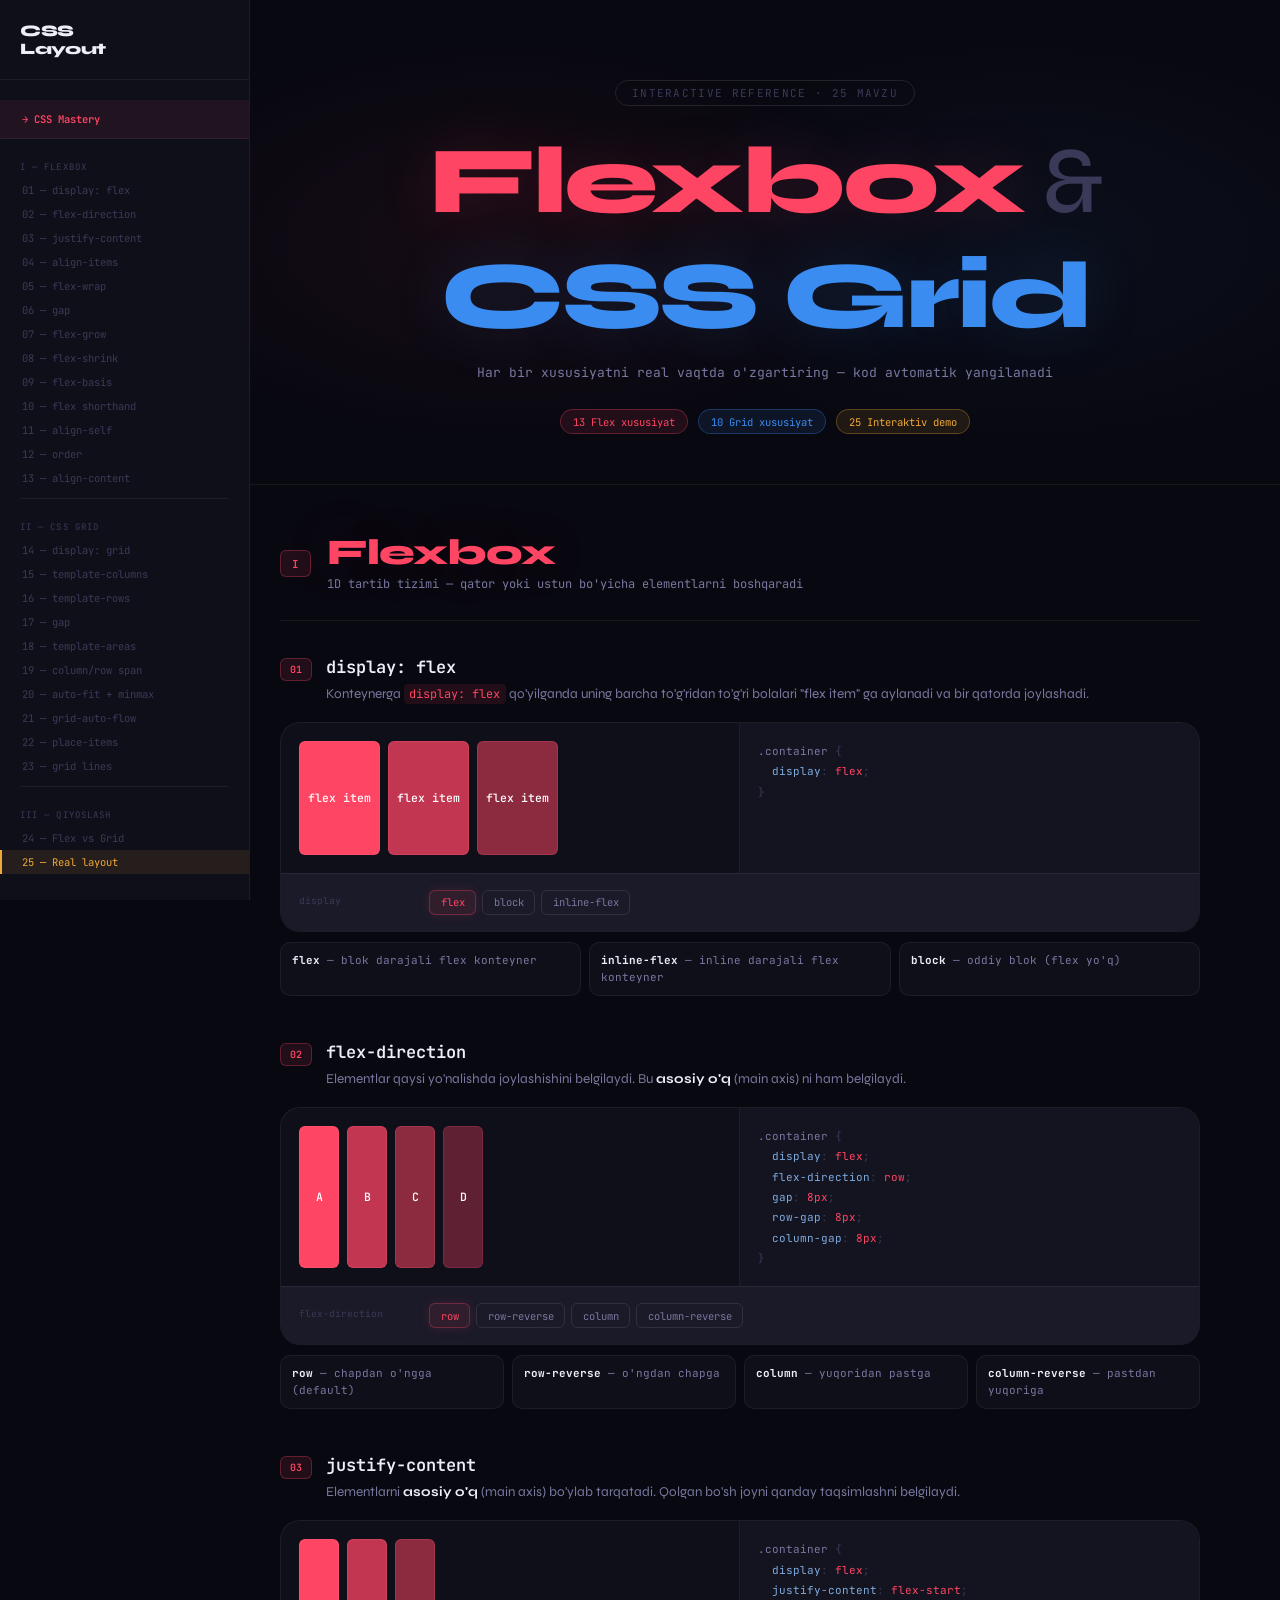
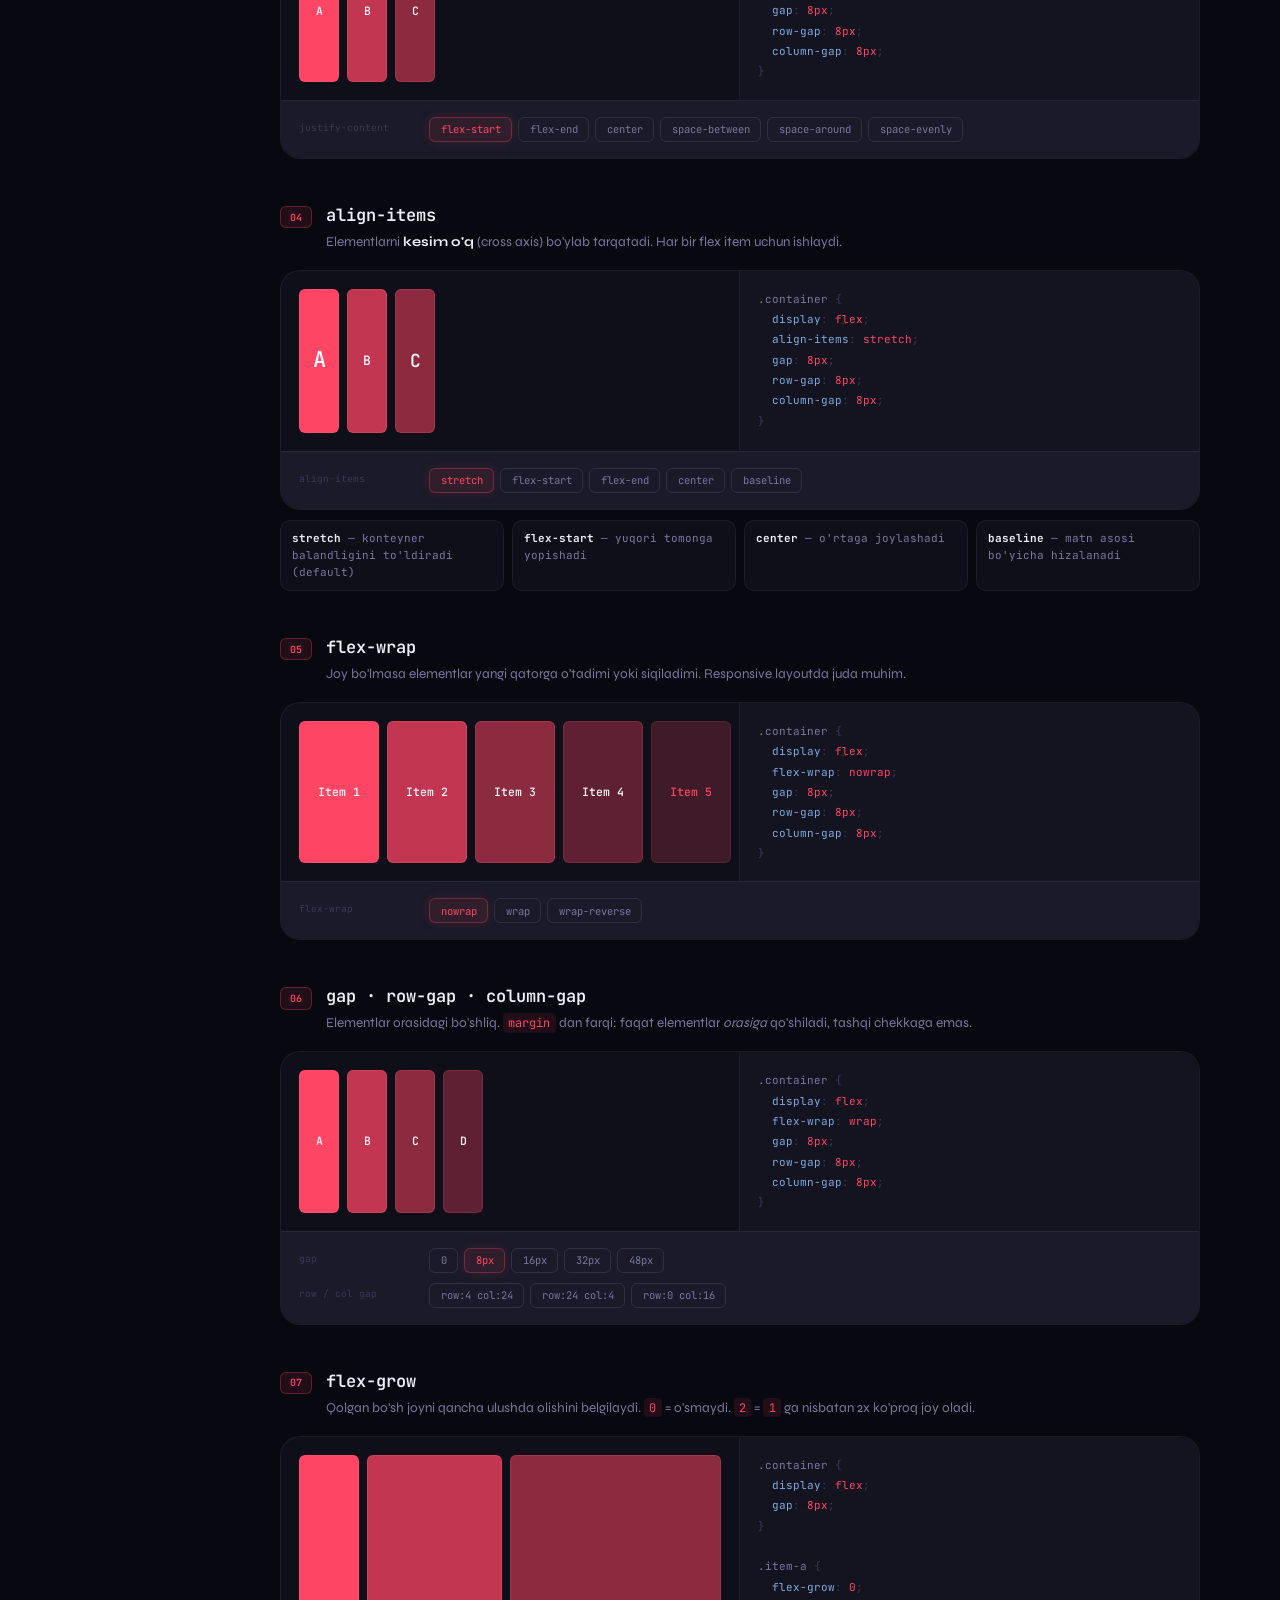
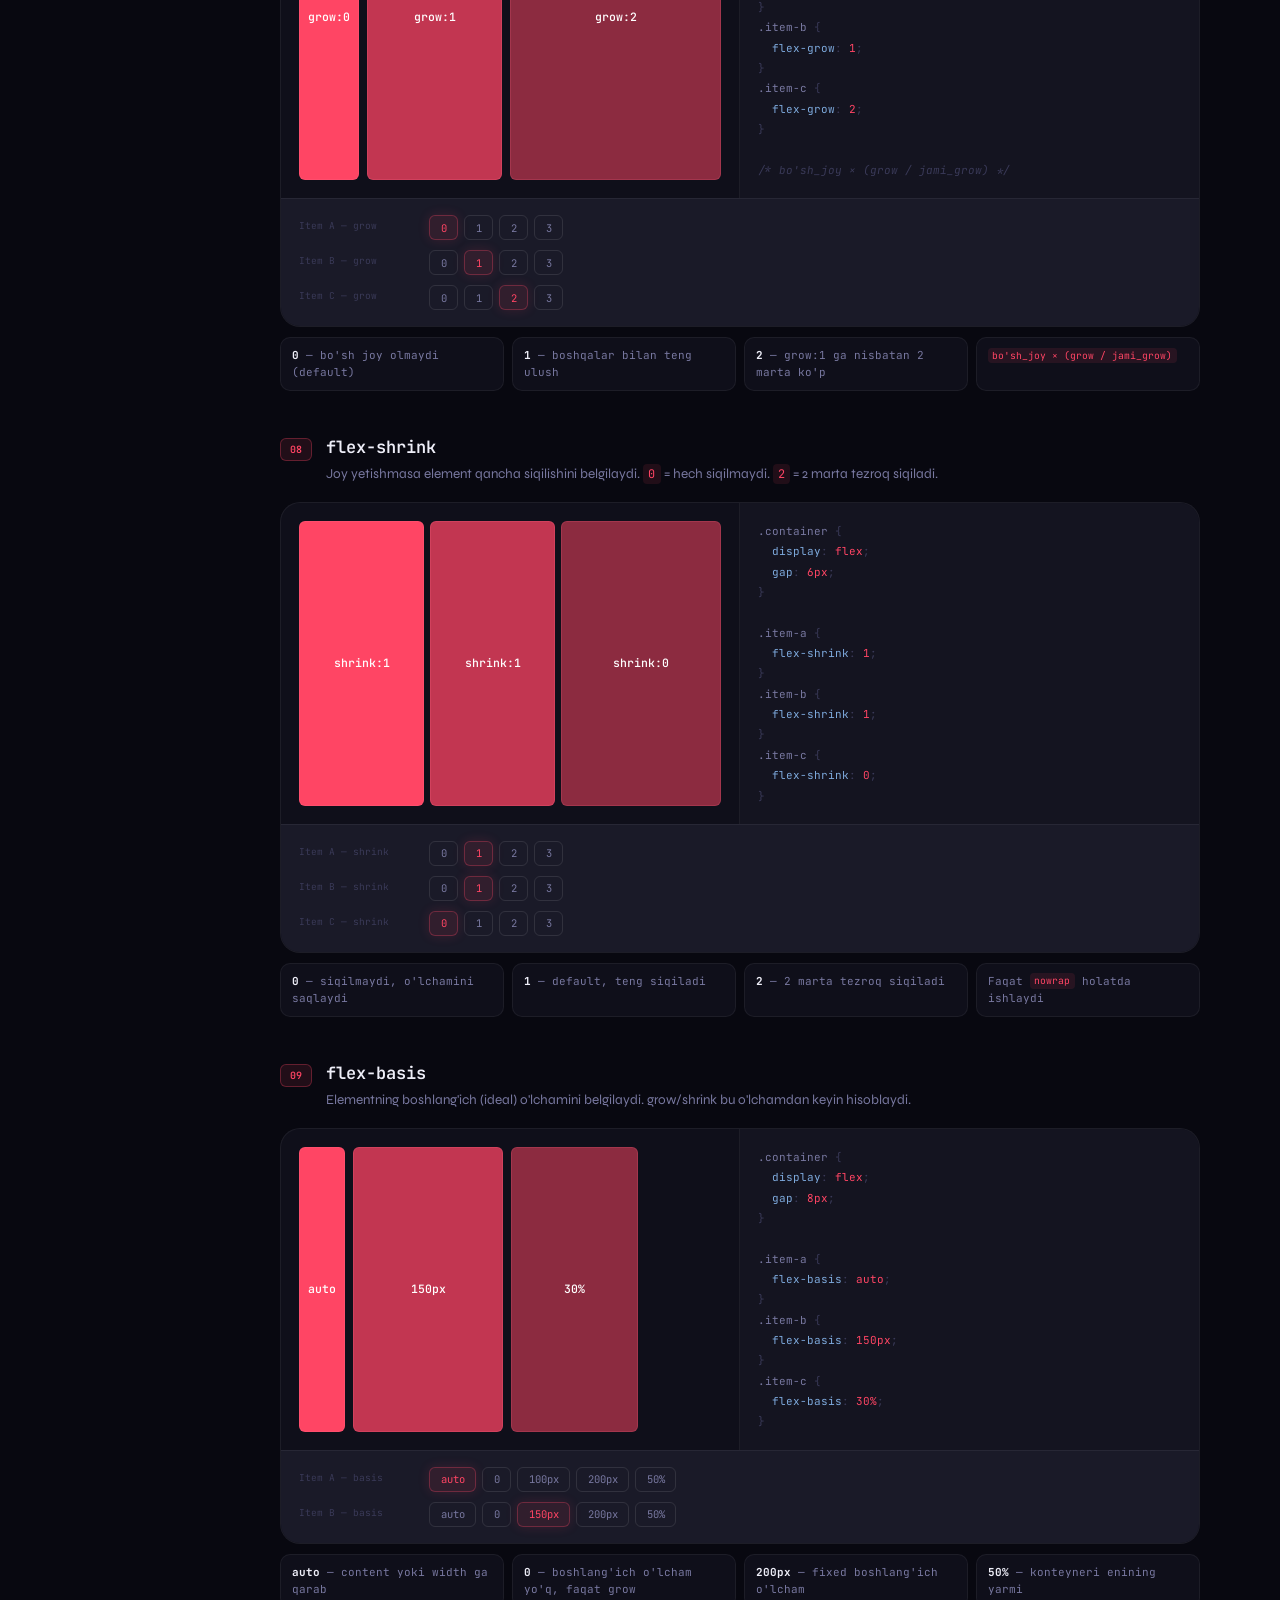
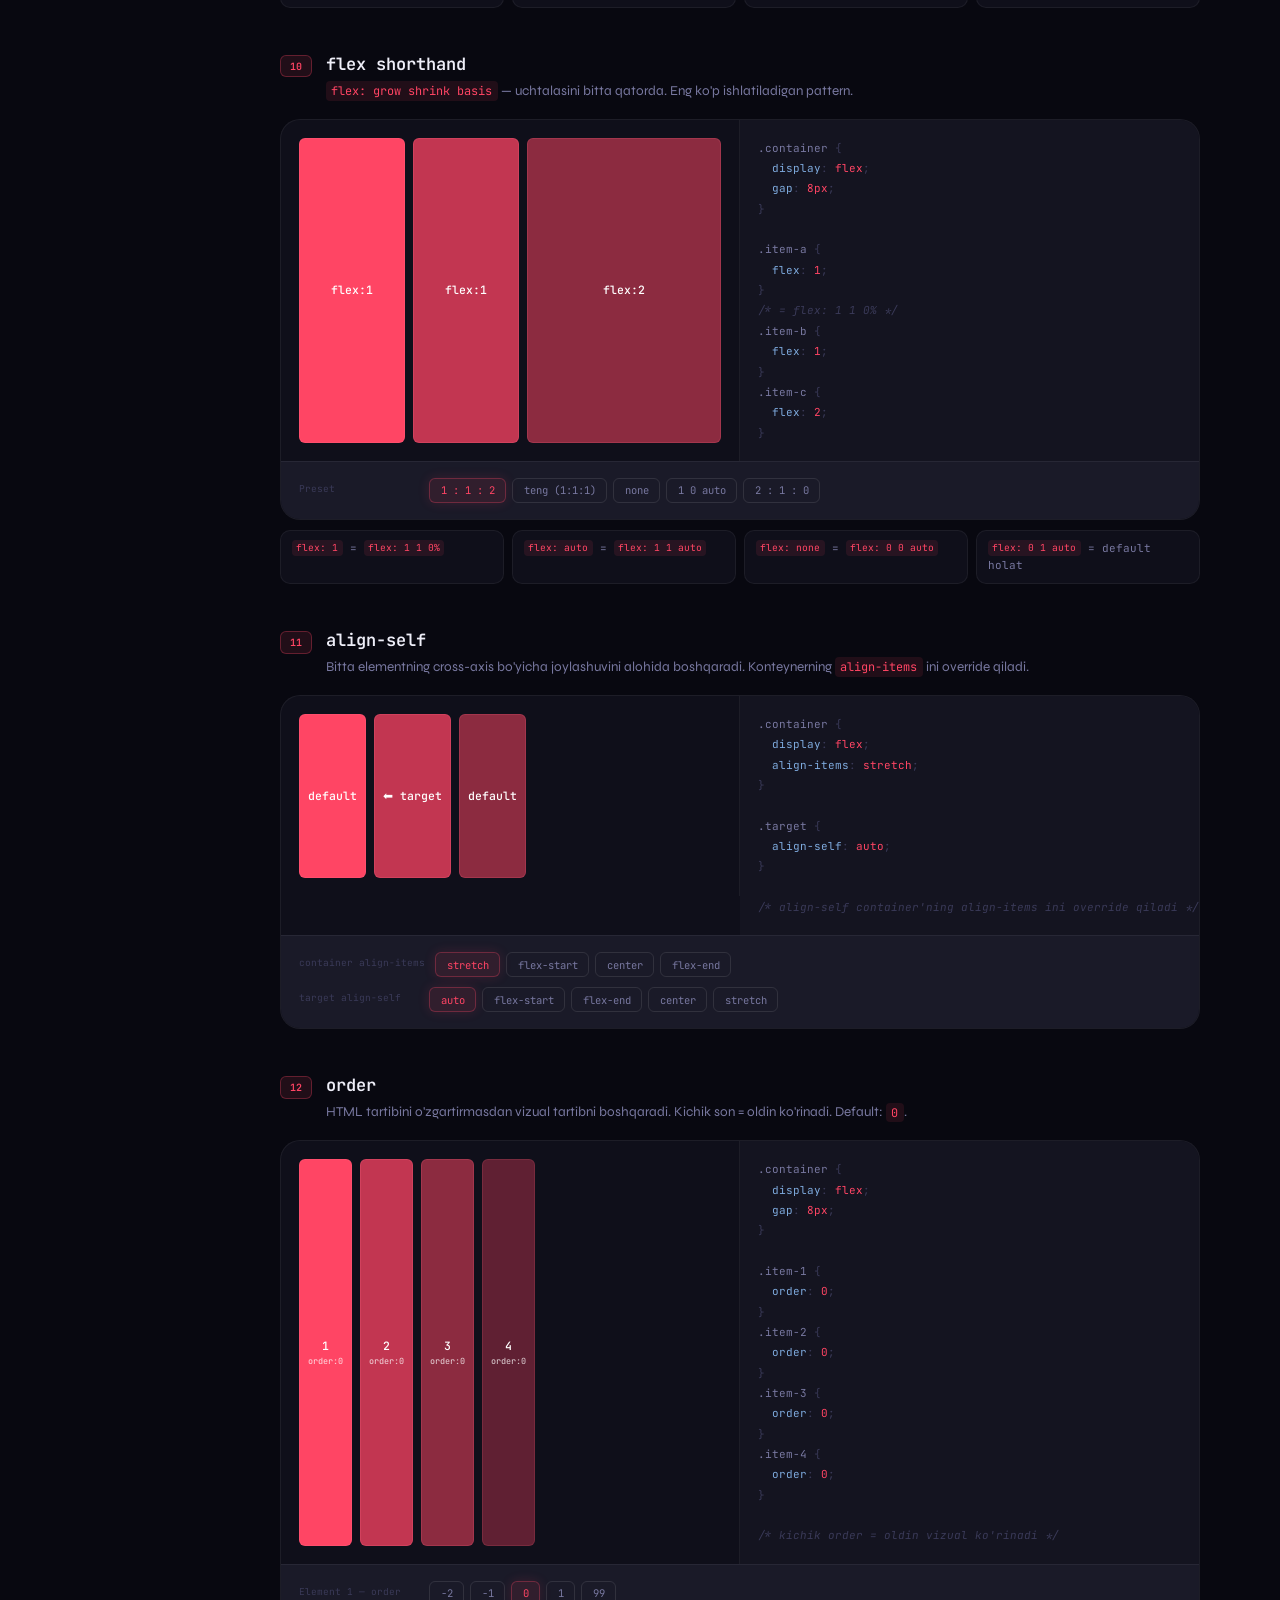
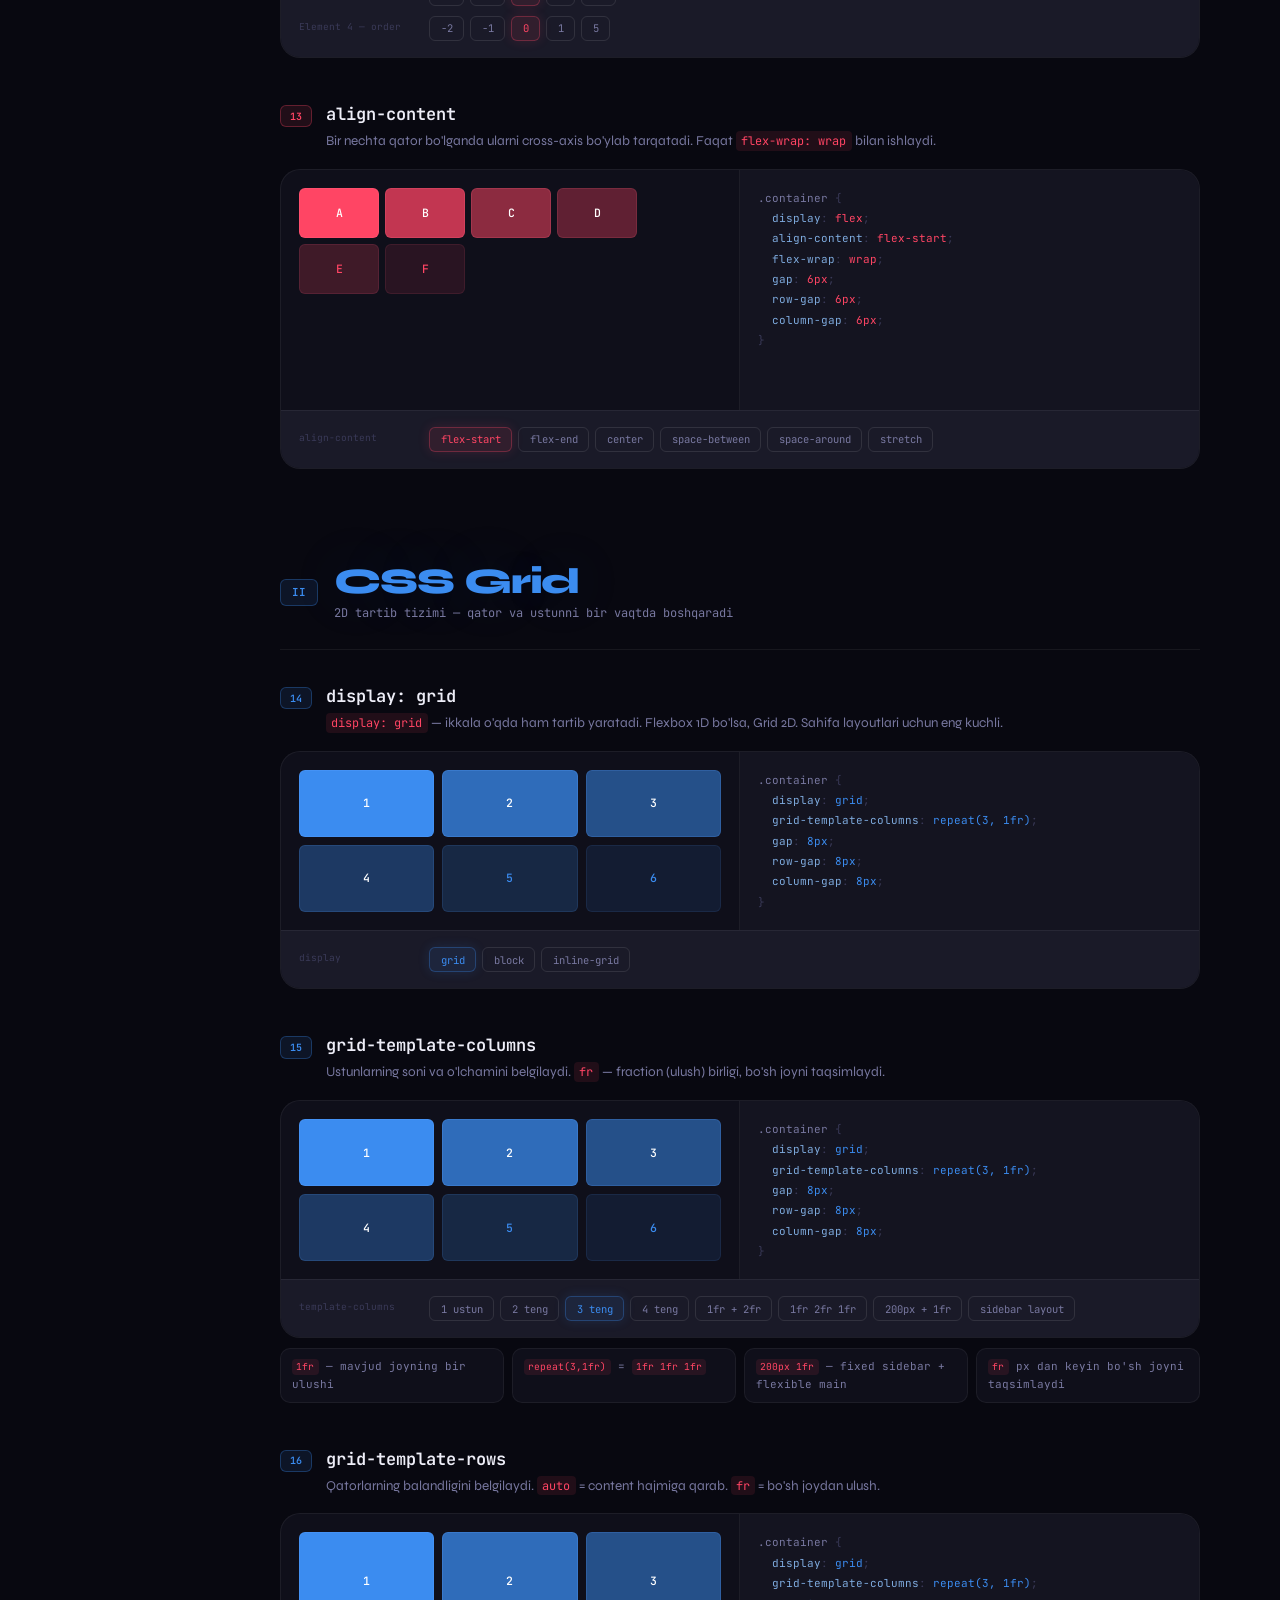
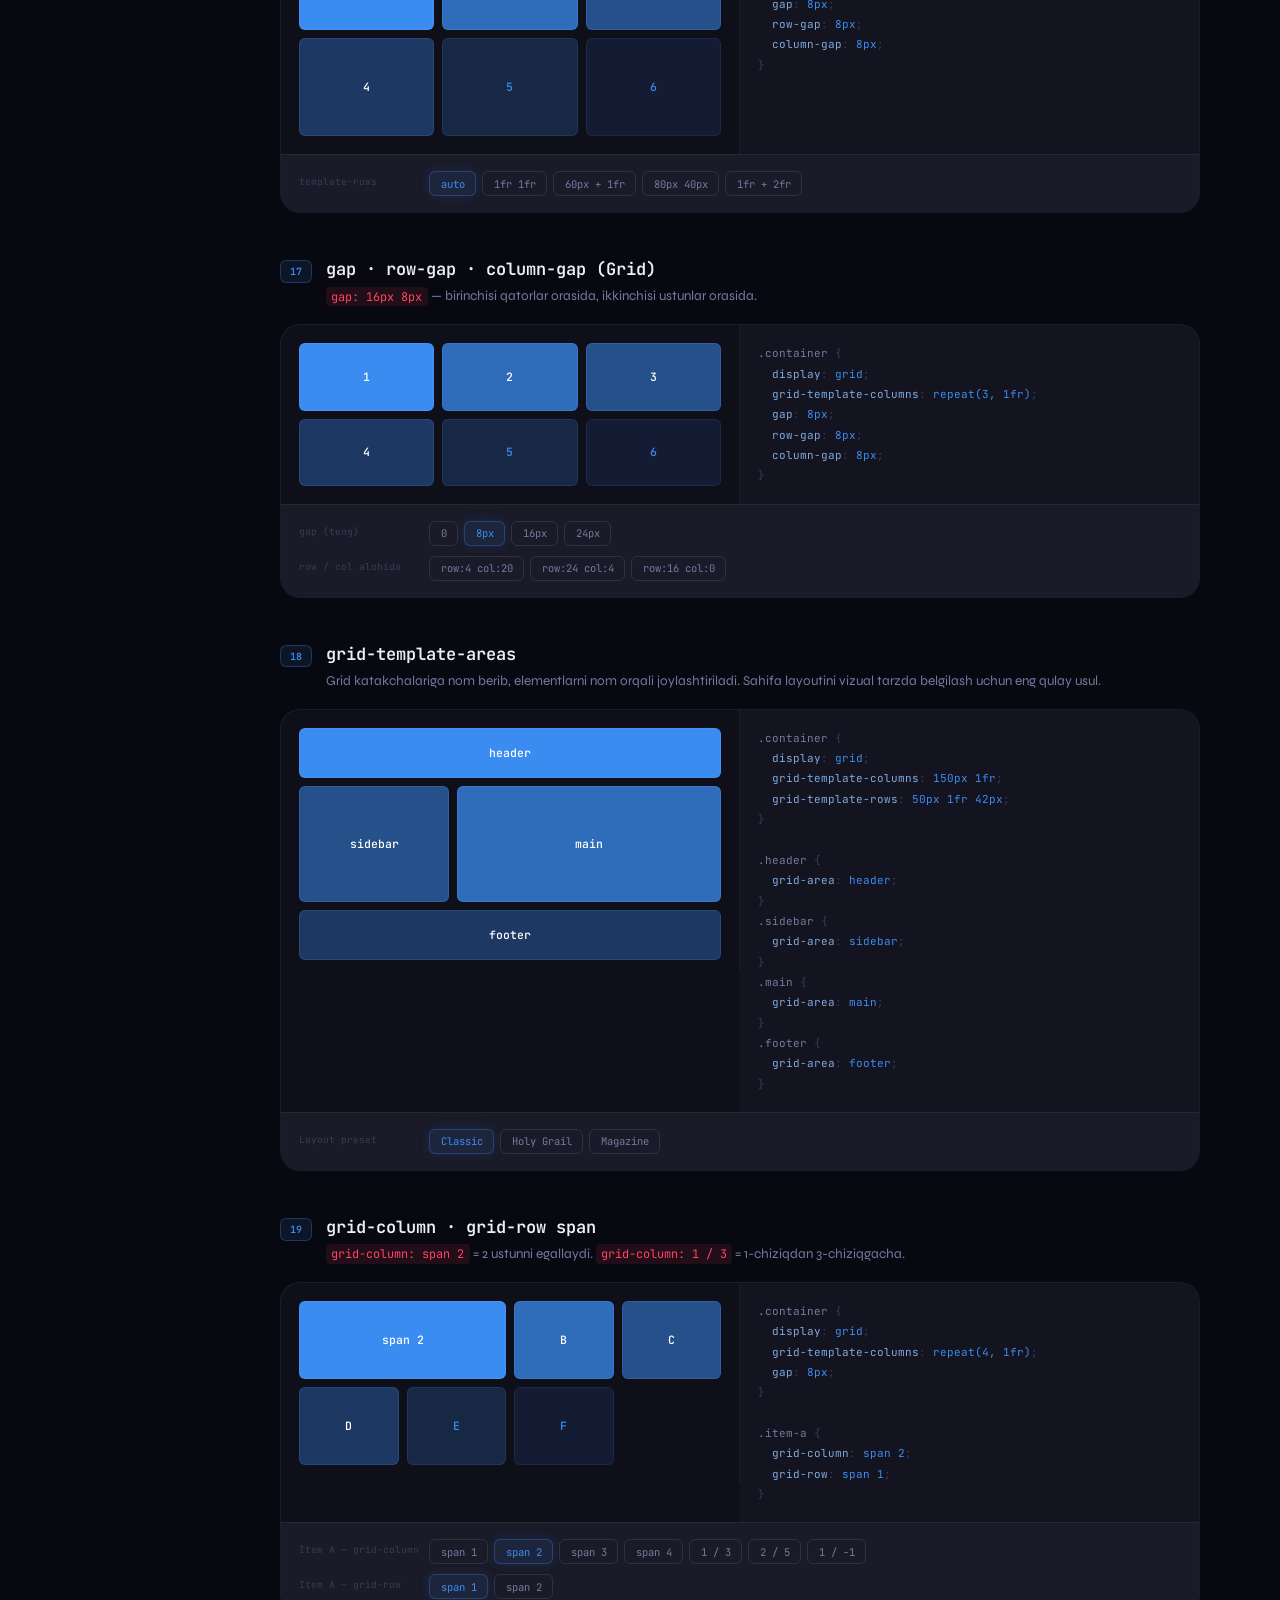
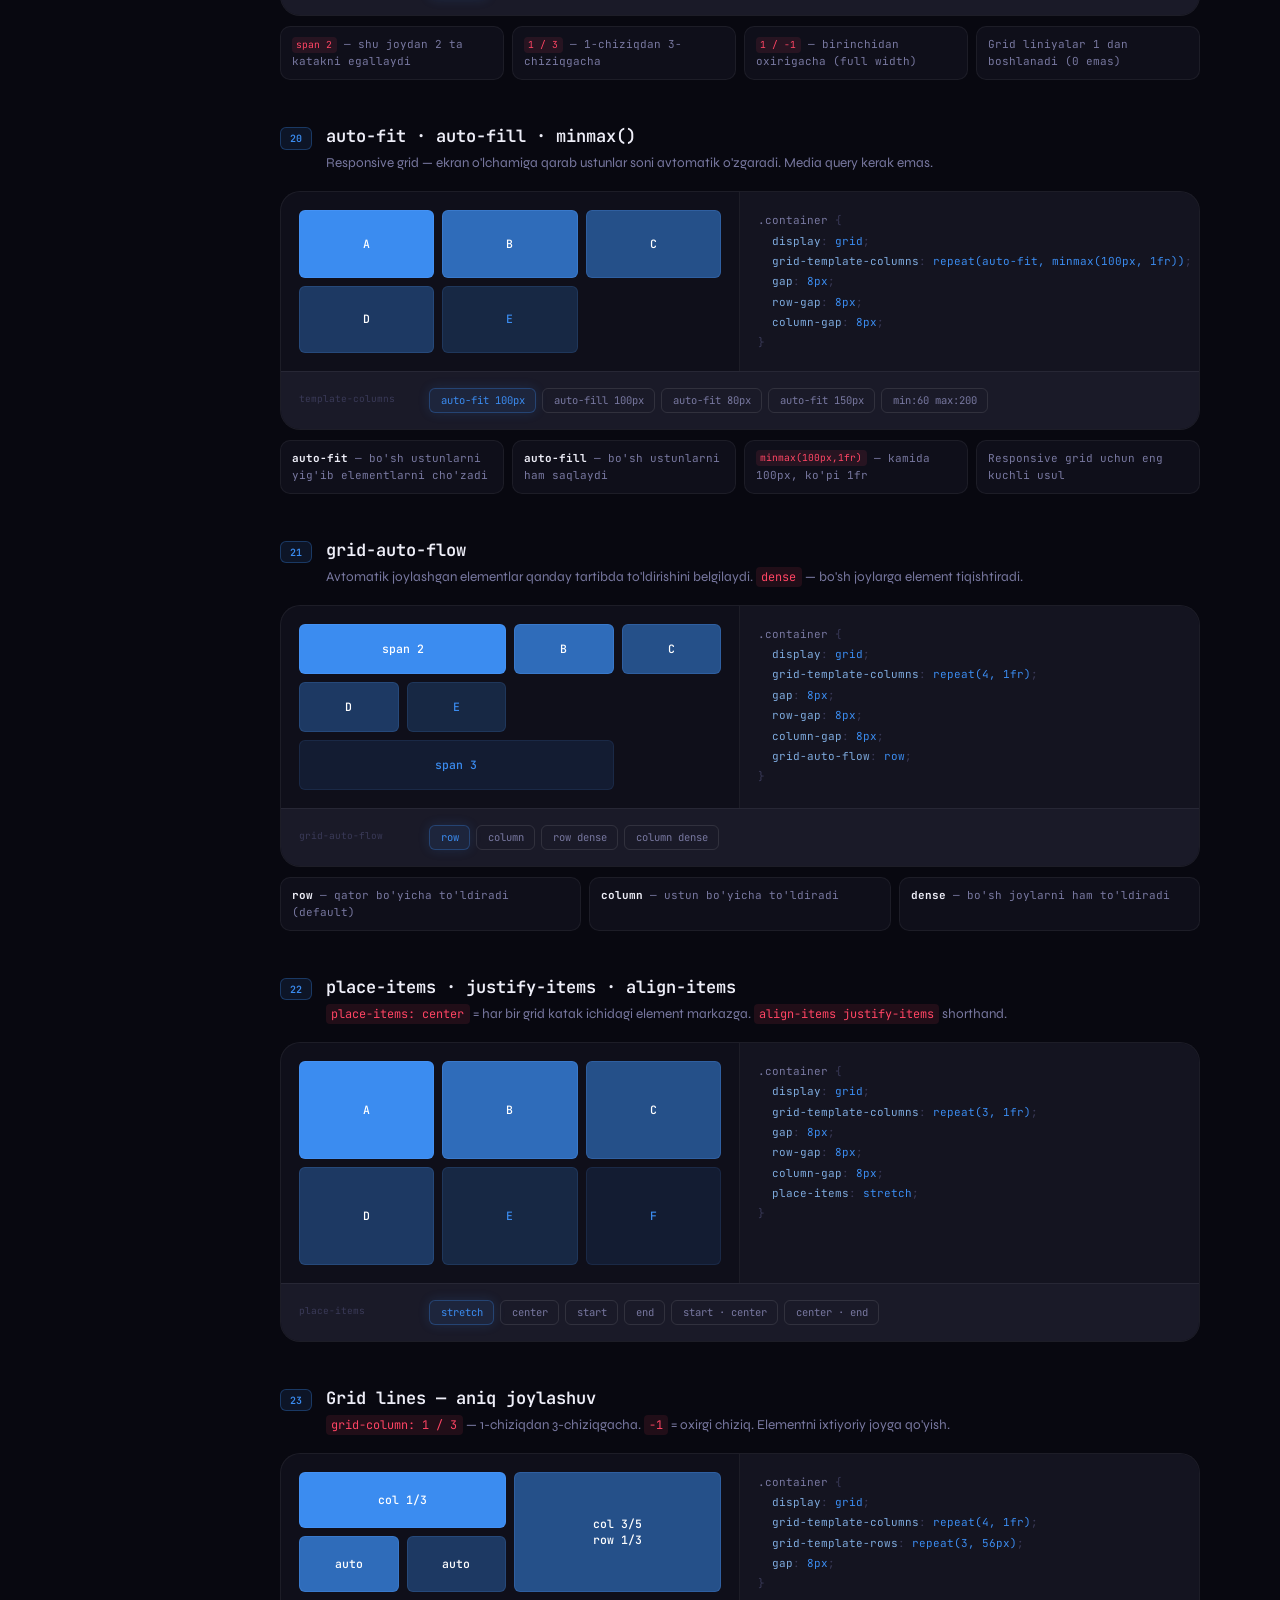
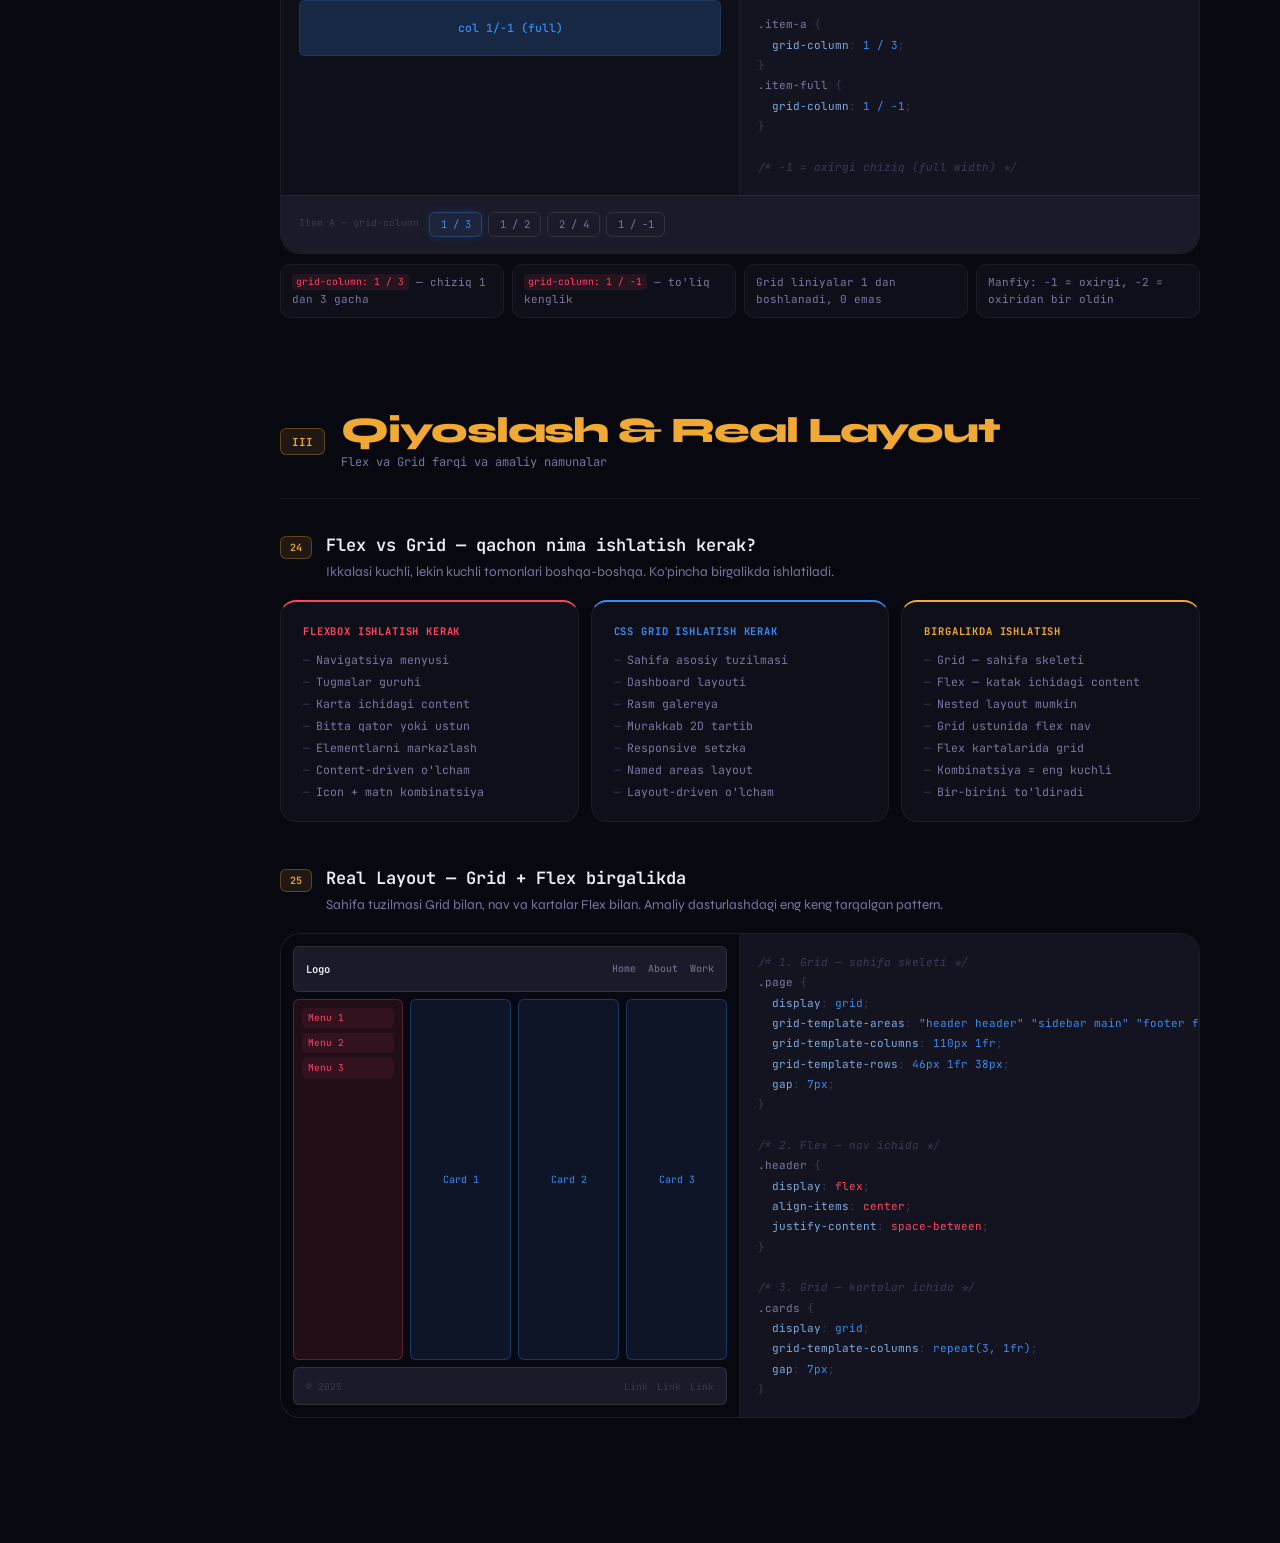
==== commit ebcbee34: "advanced topics added, positions, shadowing, typography, units, responsive design and more" ====
--- a/index.html
+++ b/index.html
@@ -10,13 +10,15 @@
       href="https://fonts.googleapis.com/css2?family=JetBrains+Mono:wght@400;500;600&family=Syne:wght@500;700;800&display=swap"
       rel="stylesheet"
     />
-    <link rel="stylesheet" href="styles.css" />
+    <link rel="stylesheet" href="css/styles.css" />
   </head>
   <body>
     <!-- SIDEBAR -->
     <nav class="sidebar" id="sidebar">
       <div class="sidebar__logo">CSS<br />Layout</div>
       <ul class="sidebar__list">
+        <ul class="sidebar__list">
+  <li><a href="main.html" class="sidebar__link sidebar__link--mastery">→ CSS Mastery</a></li>
         <li class="sidebar__chapter">I — Flexbox</li>
         <li>
           <a href="#s01" class="sidebar__link" data-sec="flex"
@@ -1916,6 +1918,6 @@
       </main>
     </div>
 
-    <script src="script.js"></script>
+    <script src="js/script.js"></script>
   </body>
 </html>
--- a/css/styles.css
+++ b/css/styles.css
@@ -0,0 +1,903 @@
+/* ═══════════════════════ TOKENS ═══════════════════════ */
+:root {
+  --pink: #ff4564;
+  --pink-dim: rgba(255, 69, 100, 0.1);
+  --pink-bd: rgba(255, 69, 100, 0.3);
+  --pink-glow: rgba(255, 69, 100, 0.15);
+
+  --blue: #3b8cf0;
+  --blue-dim: rgba(59, 140, 240, 0.1);
+  --blue-bd: rgba(59, 140, 240, 0.3);
+  --blue-glow: rgba(59, 140, 240, 0.15);
+
+  --gold: #f0a935;
+  --gold-dim: rgba(240, 169, 53, 0.1);
+  --gold-bd: rgba(240, 169, 53, 0.3);
+
+  --bg: #080810;
+  --s1: #0f0f1a;
+  --s2: #141420;
+  --s3: #1a1a28;
+
+  --b1: rgba(255, 255, 255, 0.06);
+  --b2: rgba(255, 255, 255, 0.1);
+  --b3: rgba(255, 255, 255, 0.15);
+
+  --t1: #eeeef8;
+  --t2: #7878a0;
+  --t3: #3a3a58;
+
+  --mono: "JetBrains Mono", monospace;
+  --sans: "Syne", sans-serif;
+
+  --r1: 6px;
+  --r2: 10px;
+  --r3: 16px;
+  --r4: 20px;
+
+  --sw: 250px;
+  --ease: cubic-bezier(0.22, 1, 0.36, 1);
+  --spring: cubic-bezier(0.34, 1.56, 0.64, 1);
+}
+
+/* ═══════════════════════ RESET ═══════════════════════ */
+*,
+*::before,
+*::after {
+  box-sizing: border-box;
+  margin: 0;
+  padding: 0;
+}
+html {
+  font-size: 10px;
+  scroll-behavior: smooth;
+  scroll-padding-top: 2rem;
+}
+body {
+  font-family: var(--sans);
+  background: var(--bg);
+  color: var(--t1);
+  min-height: 100vh;
+  overflow-x: hidden;
+  -webkit-font-smoothing: antialiased;
+}
+code {
+  font-family: var(--mono);
+  font-size: 0.88em;
+  color: var(--pink);
+  background: var(--pink-dim);
+  padding: 0.15em 0.45em;
+  border-radius: 4px;
+}
+strong {
+  color: var(--t1);
+  font-weight: 700;
+}
+
+.sidebar__link--mastery {
+  font-weight: 600;
+  color: var(--c-flex, #ff4564) !important;
+  background: rgba(255, 69, 100, 0.08);
+  border-bottom: 1px solid rgba(255, 255, 255, 0.06);
+  margin-bottom: 8px;
+  padding-block: 12px !important;
+  transition: all 0.15s ease;
+}
+.sidebar__link--mastery:hover {
+  background: rgba(255, 69, 100, 0.15) !important;
+  color: #ff4564 !important;
+  border-left-color: #ff4564 !important;
+}
+
+/* ═══════════════════════ SIDEBAR ═══════════════════════ */
+.sidebar {
+  position: fixed;
+  inset: 0 auto 0 0;
+  width: var(--sw);
+  background: var(--s1);
+  border-right: 1px solid var(--b1);
+  overflow-y: auto;
+  z-index: 100;
+  transition: transform 0.35s var(--ease);
+  scrollbar-width: none;
+}
+.sidebar::-webkit-scrollbar {
+  display: none;
+}
+
+.sidebar__logo {
+  font-size: 1.6rem;
+  font-weight: 800;
+  line-height: 1.1;
+  padding: 2.2rem 2rem;
+  border-bottom: 1px solid var(--b1);
+  color: var(--t1);
+  letter-spacing: -0.02em;
+}
+
+.sidebar__list {
+  list-style: none;
+  padding: 1rem 0 3rem;
+}
+
+.sidebar__chapter {
+  font-family: var(--mono);
+  font-size: 0.9rem;
+  letter-spacing: 0.12em;
+  text-transform: uppercase;
+  color: var(--t3);
+  padding: 1.4rem 2rem 0.5rem;
+}
+
+.sidebar__link {
+  display: block;
+  font-family: var(--mono);
+  font-size: 1.05rem;
+  color: var(--t3);
+  text-decoration: none;
+  padding: 0.5rem 2rem;
+  border-left: 2px solid transparent;
+  transition:
+    color 0.15s,
+    background 0.15s,
+    border-color 0.15s;
+  white-space: nowrap;
+  overflow: hidden;
+  text-overflow: ellipsis;
+}
+.sidebar__link:hover {
+  color: var(--t2);
+}
+.sidebar__link[data-sec="flex"].active {
+  color: var(--pink);
+  border-left-color: var(--pink);
+  background: var(--pink-dim);
+}
+.sidebar__link[data-sec="grid"].active {
+  color: var(--blue);
+  border-left-color: var(--blue);
+  background: var(--blue-dim);
+}
+.sidebar__link[data-sec="both"].active {
+  color: var(--gold);
+  border-left-color: var(--gold);
+  background: var(--gold-dim);
+}
+
+.sidebar__divider {
+  height: 1px;
+  background: var(--b1);
+  margin: 0.8rem 2rem;
+}
+
+/* ═══════════════════════ HAMBURGER ═══════════════════════ */
+.hamburger {
+  display: none;
+  position: fixed;
+  top: 1.4rem;
+  right: 1.4rem;
+  z-index: 200;
+  background: var(--s2);
+  border: 1px solid var(--b2);
+  border-radius: var(--r2);
+  padding: 0.9rem 1rem;
+  cursor: pointer;
+  flex-direction: column;
+  gap: 4px;
+}
+.hamburger span {
+  display: block;
+  width: 18px;
+  height: 2px;
+  background: var(--t1);
+  border-radius: 2px;
+  transition: all 0.25s var(--ease);
+}
+.hamburger.open span:nth-child(1) {
+  transform: translateY(6px) rotate(45deg);
+}
+.hamburger.open span:nth-child(2) {
+  opacity: 0;
+  transform: scaleX(0);
+}
+.hamburger.open span:nth-child(3) {
+  transform: translateY(-6px) rotate(-45deg);
+}
+
+@media (max-width: 900px) {
+  .hamburger {
+    display: flex;
+  }
+  .sidebar {
+    transform: translateX(-100%);
+  }
+  .sidebar.open {
+    transform: translateX(0);
+    box-shadow: 4px 0 40px rgba(0, 0, 0, 0.5);
+  }
+}
+
+/* ═══════════════════════ MAIN WRAP ═══════════════════════ */
+.main-wrap {
+  margin-left: var(--sw);
+}
+@media (max-width: 900px) {
+  .main-wrap {
+    margin-left: 0;
+  }
+}
+
+/* ═══════════════════════ HERO ═══════════════════════ */
+.hero {
+  padding: 8rem 4rem 5rem;
+  text-align: center;
+  border-bottom: 1px solid var(--b1);
+  background:
+    radial-gradient(
+      ellipse 55% 60% at 25% 50%,
+      rgba(255, 69, 100, 0.06) 0%,
+      transparent 70%
+    ),
+    radial-gradient(
+      ellipse 55% 60% at 75% 50%,
+      rgba(59, 140, 240, 0.06) 0%,
+      transparent 70%
+    );
+}
+@media (max-width: 600px) {
+  .hero {
+    padding: 6rem 2rem 4rem;
+  }
+}
+
+.hero__badge {
+  display: inline-block;
+  font-family: var(--mono);
+  font-size: 1.1rem;
+  letter-spacing: 0.12em;
+  text-transform: uppercase;
+  color: var(--t3);
+  border: 1px solid var(--b2);
+  border-radius: 999px;
+  padding: 0.5rem 1.6rem;
+  margin-bottom: 2.8rem;
+}
+
+.hero__title {
+  font-size: clamp(4.5rem, 9vw, 9.5rem);
+  font-weight: 800;
+  line-height: 1;
+  letter-spacing: -0.03em;
+  display: flex;
+  align-items: center;
+  justify-content: center;
+  gap: 2rem;
+  flex-wrap: wrap;
+}
+.c-flex {
+  color: var(--pink);
+  text-shadow: 0 0 60px var(--pink-glow);
+}
+.c-grid {
+  color: var(--blue);
+  text-shadow: 0 0 60px var(--blue-glow);
+}
+.c-gold {
+  color: var(--gold);
+}
+.c-dim {
+  color: var(--t3);
+  font-weight: 500;
+}
+
+.hero__sub {
+  font-family: var(--mono);
+  font-size: 1.3rem;
+  color: var(--t2);
+  margin-top: 2rem;
+}
+
+.hero__pills {
+  display: flex;
+  justify-content: center;
+  gap: 10px;
+  flex-wrap: wrap;
+  margin-top: 2.8rem;
+}
+.pill {
+  font-family: var(--mono);
+  font-size: 1.05rem;
+  padding: 0.45rem 1.2rem;
+  border-radius: 999px;
+  border: 1px solid;
+}
+.pill--flex {
+  color: var(--pink);
+  border-color: var(--pink-bd);
+  background: var(--pink-dim);
+}
+.pill--grid {
+  color: var(--blue);
+  border-color: var(--blue-bd);
+  background: var(--blue-dim);
+}
+.pill--both {
+  color: var(--gold);
+  border-color: var(--gold-bd);
+  background: var(--gold-dim);
+}
+
+/* ═══════════════════════ CONTENT ═══════════════════════ */
+.content {
+  padding: 0 3rem 8rem;
+  max-width: 980px;
+}
+@media (max-width: 640px) {
+  .content {
+    padding: 0 1.4rem 6rem;
+  }
+}
+
+/* ═══════════════════════ CHAPTER ═══════════════════════ */
+.chapter {
+  display: flex;
+  align-items: center;
+  gap: 1.6rem;
+  padding: 5rem 0 2.8rem;
+  border-bottom: 1px solid var(--b1);
+  margin-bottom: 3.5rem;
+}
+.chapter__badge {
+  font-family: var(--mono);
+  font-size: 1.1rem;
+  font-weight: 600;
+  padding: 0.55rem 1.1rem;
+  border-radius: var(--r1);
+  flex-shrink: 0;
+  border: 1px solid;
+}
+.chapter__badge--flex {
+  background: var(--pink-dim);
+  color: var(--pink);
+  border-color: var(--pink-bd);
+}
+.chapter__badge--grid {
+  background: var(--blue-dim);
+  color: var(--blue);
+  border-color: var(--blue-bd);
+}
+.chapter__badge--both {
+  background: var(--gold-dim);
+  color: var(--gold);
+  border-color: var(--gold-bd);
+}
+
+.chapter__title {
+  font-size: 3.6rem;
+  font-weight: 800;
+  letter-spacing: -0.03em;
+  line-height: 1;
+}
+.chapter__desc {
+  font-family: var(--mono);
+  font-size: 1.2rem;
+  color: var(--t2);
+  margin-top: 0.5rem;
+}
+
+/* ═══════════════════════ DEMO SECTION ═══════════════════════ */
+.ds {
+  margin-bottom: 4.5rem;
+}
+
+.ds__head {
+  display: flex;
+  align-items: flex-start;
+  gap: 1.4rem;
+  margin-bottom: 1.6rem;
+}
+.ds__num {
+  font-family: var(--mono);
+  font-size: 1rem;
+  font-weight: 600;
+  padding: 0.38rem 0.9rem;
+  border-radius: var(--r1);
+  flex-shrink: 0;
+  margin-top: 0.2rem;
+  border: 1px solid;
+}
+.ds__num--flex {
+  background: var(--pink-dim);
+  color: var(--pink);
+  border-color: var(--pink-bd);
+}
+.ds__num--grid {
+  background: var(--blue-dim);
+  color: var(--blue);
+  border-color: var(--blue-bd);
+}
+.ds__num--both {
+  background: var(--gold-dim);
+  color: var(--gold);
+  border-color: var(--gold-bd);
+}
+
+.ds__title {
+  font-family: var(--mono);
+  font-size: 1.7rem;
+  font-weight: 600;
+  color: var(--t1);
+  margin-bottom: 0.5rem;
+}
+.ds__desc {
+  font-size: 1.35rem;
+  line-height: 1.7;
+  color: var(--t2);
+}
+
+/* ═══════════════════════ CARD ═══════════════════════ */
+.card {
+  background: var(--s1);
+  border: 1px solid var(--b1);
+  border-radius: var(--r4);
+  overflow: hidden;
+}
+.card:hover {
+  border-color: var(--b2);
+}
+
+.card__demo {
+  display: grid;
+  grid-template-columns: 1fr 1fr;
+  min-height: 150px;
+}
+.card__demo--full {
+  grid-template-columns: 1fr 1fr;
+}
+
+@media (max-width: 640px) {
+  .card__demo,
+  .card__demo--full {
+    grid-template-columns: 1fr;
+  }
+}
+
+/* ═══════════════════════ STAGE ═══════════════════════ */
+.stage {
+  padding: 1.8rem;
+  min-height: 130px;
+  border-right: 1px solid var(--b1);
+  overflow: hidden;
+  transition: all 0.38s var(--spring);
+}
+.stage--h {
+  min-height: 130px;
+}
+.stage--tall {
+  min-height: 180px;
+}
+
+/* ═══════════════════════ BOXES ═══════════════════════ */
+.box {
+  border-radius: var(--r1);
+  display: flex;
+  align-items: center;
+  justify-content: center;
+  font-family: var(--mono);
+  font-size: 1.15rem;
+  font-weight: 500;
+  text-align: center;
+  min-height: 50px;
+  min-width: 40px;
+  padding: 6px 8px;
+  line-height: 1.4;
+  transition: all 0.32s var(--spring);
+  flex-direction: column;
+  gap: 2px;
+}
+.box small {
+  font-size: 0.85rem;
+  opacity: 0.7;
+}
+
+/* Flex — pink */
+.bf.b0 {
+  background: rgba(255, 69, 100, 1);
+  color: #fff;
+  border: 1px solid rgba(255, 100, 130, 0.3);
+}
+.bf.b1 {
+  background: rgba(255, 69, 100, 0.75);
+  color: #fff;
+  border: 1px solid rgba(255, 100, 130, 0.25);
+}
+.bf.b2 {
+  background: rgba(255, 69, 100, 0.52);
+  color: #fff;
+  border: 1px solid rgba(255, 100, 130, 0.2);
+}
+.bf.b3 {
+  background: rgba(255, 69, 100, 0.34);
+  color: #fff;
+  border: 1px solid rgba(255, 100, 130, 0.15);
+}
+.bf.b4 {
+  background: rgba(255, 69, 100, 0.2);
+  color: var(--pink);
+  border: 1px solid rgba(255, 100, 130, 0.12);
+}
+.bf.b5 {
+  background: rgba(255, 69, 100, 0.11);
+  color: var(--pink);
+  border: 1px solid rgba(255, 100, 130, 0.1);
+}
+
+/* Grid — blue */
+.bg.g0 {
+  background: rgba(59, 140, 240, 1);
+  color: #fff;
+  border: 1px solid rgba(90, 160, 255, 0.3);
+}
+.bg.g1 {
+  background: rgba(59, 140, 240, 0.75);
+  color: #fff;
+  border: 1px solid rgba(90, 160, 255, 0.25);
+}
+.bg.g2 {
+  background: rgba(59, 140, 240, 0.52);
+  color: #fff;
+  border: 1px solid rgba(90, 160, 255, 0.2);
+}
+.bg.g3 {
+  background: rgba(59, 140, 240, 0.34);
+  color: #fff;
+  border: 1px solid rgba(90, 160, 255, 0.15);
+}
+.bg.g4 {
+  background: rgba(59, 140, 240, 0.2);
+  color: var(--blue);
+  border: 1px solid rgba(90, 160, 255, 0.12);
+}
+.bg.g5 {
+  background: rgba(59, 140, 240, 0.11);
+  color: var(--blue);
+  border: 1px solid rgba(90, 160, 255, 0.1);
+}
+
+/* ═══════════════════════ CODE ═══════════════════════ */
+.code {
+  font-family: var(--mono);
+  font-size: 1.1rem;
+  line-height: 1.85;
+  color: var(--t2);
+  padding: 1.8rem;
+  background: var(--s2);
+  overflow-x: auto;
+  white-space: pre;
+  scrollbar-width: thin;
+  scrollbar-color: var(--b2) transparent;
+  min-height: 130px;
+}
+.code .cs {
+  color: var(--t2);
+} /* selector */
+.code .cp {
+  color: #7eaadd;
+} /* property */
+.code .cf {
+  color: var(--pink);
+} /* flex value */
+.code .cg {
+  color: var(--blue);
+} /* grid value */
+.code .cn {
+  color: var(--gold);
+} /* number */
+.code .cc {
+  color: var(--t3);
+  font-style: italic;
+} /* comment */
+.code .cx {
+  color: var(--t3);
+} /* punctuation */
+
+/* ═══════════════════════ CONTROLS ═══════════════════════ */
+.card__ctrl {
+  padding: 1.6rem 1.8rem;
+  border-top: 1px solid var(--b1);
+  background: var(--s3);
+  display: flex;
+  flex-direction: column;
+  gap: 1rem;
+}
+
+.ctrl-row {
+  display: flex;
+  align-items: flex-start;
+  gap: 1rem;
+  flex-wrap: wrap;
+}
+
+.ctrl-lbl {
+  font-family: var(--mono);
+  font-size: 0.95rem;
+  color: var(--t3);
+  min-width: 120px;
+  flex-shrink: 0;
+  padding-top: 0.5rem;
+  line-height: 1.3;
+}
+
+.ctrl-btns {
+  display: flex;
+  flex-wrap: wrap;
+  gap: 6px;
+}
+
+/* ═══════════════════════ BUTTONS ═══════════════════════ */
+.btn {
+  font-family: var(--mono);
+  font-size: 1.05rem;
+  padding: 0.45rem 1.05rem;
+  border-radius: var(--r1);
+  border: 1px solid var(--b2);
+  background: transparent;
+  color: var(--t2);
+  cursor: pointer;
+  transition: all 0.16s var(--ease);
+  outline: none;
+  white-space: nowrap;
+  user-select: none;
+}
+.btn:hover {
+  border-color: var(--b3);
+  color: var(--t1);
+  transform: translateY(-1px);
+}
+.btn:active {
+  transform: scale(0.96) translateY(0);
+}
+
+.btn-f.active {
+  background: var(--pink-dim);
+  border-color: var(--pink-bd);
+  color: var(--pink);
+  box-shadow: 0 0 12px var(--pink-glow);
+}
+.btn-g.active {
+  background: var(--blue-dim);
+  border-color: var(--blue-bd);
+  color: var(--blue);
+  box-shadow: 0 0 12px var(--blue-glow);
+}
+
+/* ═══════════════════════ TIPS ═══════════════════════ */
+.tips {
+  display: grid;
+  grid-template-columns: repeat(auto-fit, minmax(180px, 1fr));
+  gap: 8px;
+  margin-top: 10px;
+}
+.tip {
+  background: var(--s1);
+  border: 1px solid var(--b1);
+  border-radius: var(--r2);
+  padding: 0.9rem 1.1rem;
+  font-family: var(--mono);
+  font-size: 1.1rem;
+  color: var(--t2);
+  line-height: 1.55;
+  transition: border-color 0.18s;
+}
+.tip:hover {
+  border-color: var(--b2);
+}
+
+/* ═══════════════════════ COMPARE ═══════════════════════ */
+.compare-grid {
+  display: grid;
+  grid-template-columns: repeat(3, 1fr);
+  gap: 12px;
+}
+@media (max-width: 700px) {
+  .compare-grid {
+    grid-template-columns: 1fr;
+  }
+}
+
+.ccard {
+  background: var(--s1);
+  border: 1px solid var(--b1);
+  border-radius: var(--r3);
+  padding: 2.2rem;
+  transition: transform 0.2s var(--ease);
+}
+.ccard:hover {
+  transform: translateY(-3px);
+}
+.ccard--flex {
+  border-top: 2px solid var(--pink);
+}
+.ccard--grid {
+  border-top: 2px solid var(--blue);
+}
+.ccard--both {
+  border-top: 2px solid var(--gold);
+}
+
+.ccard h4 {
+  font-family: var(--mono);
+  font-size: 1.05rem;
+  text-transform: uppercase;
+  letter-spacing: 0.08em;
+  margin-bottom: 1.4rem;
+}
+.ccard--flex h4 {
+  color: var(--pink);
+}
+.ccard--grid h4 {
+  color: var(--blue);
+}
+.ccard--both h4 {
+  color: var(--gold);
+}
+
+.ccard ul {
+  list-style: none;
+  display: flex;
+  flex-direction: column;
+  gap: 0.7rem;
+}
+.ccard li {
+  font-family: var(--mono);
+  font-size: 1.15rem;
+  color: var(--t2);
+  padding-left: 1.3rem;
+  position: relative;
+}
+.ccard li::before {
+  content: "—";
+  position: absolute;
+  left: 0;
+  color: var(--t3);
+}
+
+/* ═══════════════════════ REAL LAYOUT ═══════════════════════ */
+.rl {
+  display: grid;
+  grid-template-areas: "header header" "sidebar main" "footer footer";
+  grid-template-columns: 110px 1fr;
+  grid-template-rows: 46px 1fr 38px;
+  gap: 7px;
+  padding: 1.2rem;
+  min-height: 220px;
+  background: var(--bg);
+  border-right: 1px solid var(--b1);
+}
+
+.rl-header {
+  grid-area: header;
+  background: var(--s3);
+  border: 1px solid var(--b2);
+  border-radius: var(--r1);
+  padding: 0 1.2rem;
+  display: flex;
+  align-items: center;
+  justify-content: space-between;
+  font-family: var(--mono);
+  font-size: 1.05rem;
+}
+.rl-logo {
+  color: var(--t1);
+  font-weight: 600;
+}
+.rl-nav {
+  display: flex;
+  gap: 1.2rem;
+}
+.rl-nav span {
+  color: var(--t2);
+  font-size: 1rem;
+  cursor: default;
+}
+
+.rl-sidebar {
+  grid-area: sidebar;
+  background: var(--pink-dim);
+  border: 1px solid var(--pink-bd);
+  border-radius: var(--r1);
+  padding: 0.8rem;
+  display: flex;
+  flex-direction: column;
+  gap: 5px;
+}
+.rl-menu-item {
+  font-family: var(--mono);
+  font-size: 0.95rem;
+  color: var(--pink);
+  padding: 0.35rem 0.6rem;
+  border-radius: 4px;
+  background: rgba(255, 69, 100, 0.08);
+}
+
+.rl-main {
+  grid-area: main;
+}
+.rl-cards {
+  display: grid;
+  grid-template-columns: repeat(3, 1fr);
+  gap: 7px;
+  height: 100%;
+}
+.rl-card {
+  background: var(--blue-dim);
+  border: 1px solid var(--blue-bd);
+  border-radius: var(--r1);
+  display: flex;
+  align-items: center;
+  justify-content: center;
+  font-family: var(--mono);
+  font-size: 1rem;
+  color: var(--blue);
+}
+
+.rl-footer {
+  grid-area: footer;
+  background: var(--s3);
+  border: 1px solid var(--b2);
+  border-radius: var(--r1);
+  padding: 0 1.2rem;
+  display: flex;
+  align-items: center;
+  justify-content: space-between;
+  font-family: var(--mono);
+  font-size: 0.95rem;
+  color: var(--t3);
+}
+.rl-flinks {
+  display: flex;
+  gap: 0.9rem;
+}
+.rl-flinks span {
+  color: var(--t3);
+}
+
+/* ═══════════════════════ ANIMATIONS ═══════════════════════ */
+@keyframes fadeUp {
+  from {
+    opacity: 0;
+    transform: translateY(18px);
+  }
+  to {
+    opacity: 1;
+    transform: translateY(0);
+  }
+}
+.hero__badge,
+.hero__title,
+.hero__sub,
+.hero__pills {
+  animation: fadeUp 0.6s var(--ease) both;
+}
+.hero__title {
+  animation-delay: 0.08s;
+}
+.hero__sub {
+  animation-delay: 0.16s;
+}
+.hero__pills {
+  animation-delay: 0.24s;
+}
+
+/* ═══════════════════════ SCROLLBAR ═══════════════════════ */
+::-webkit-scrollbar {
+  width: 5px;
+  height: 5px;
+}
+::-webkit-scrollbar-track {
+  background: transparent;
+}
+::-webkit-scrollbar-thumb {
+  background: var(--b2);
+  border-radius: 3px;
+}
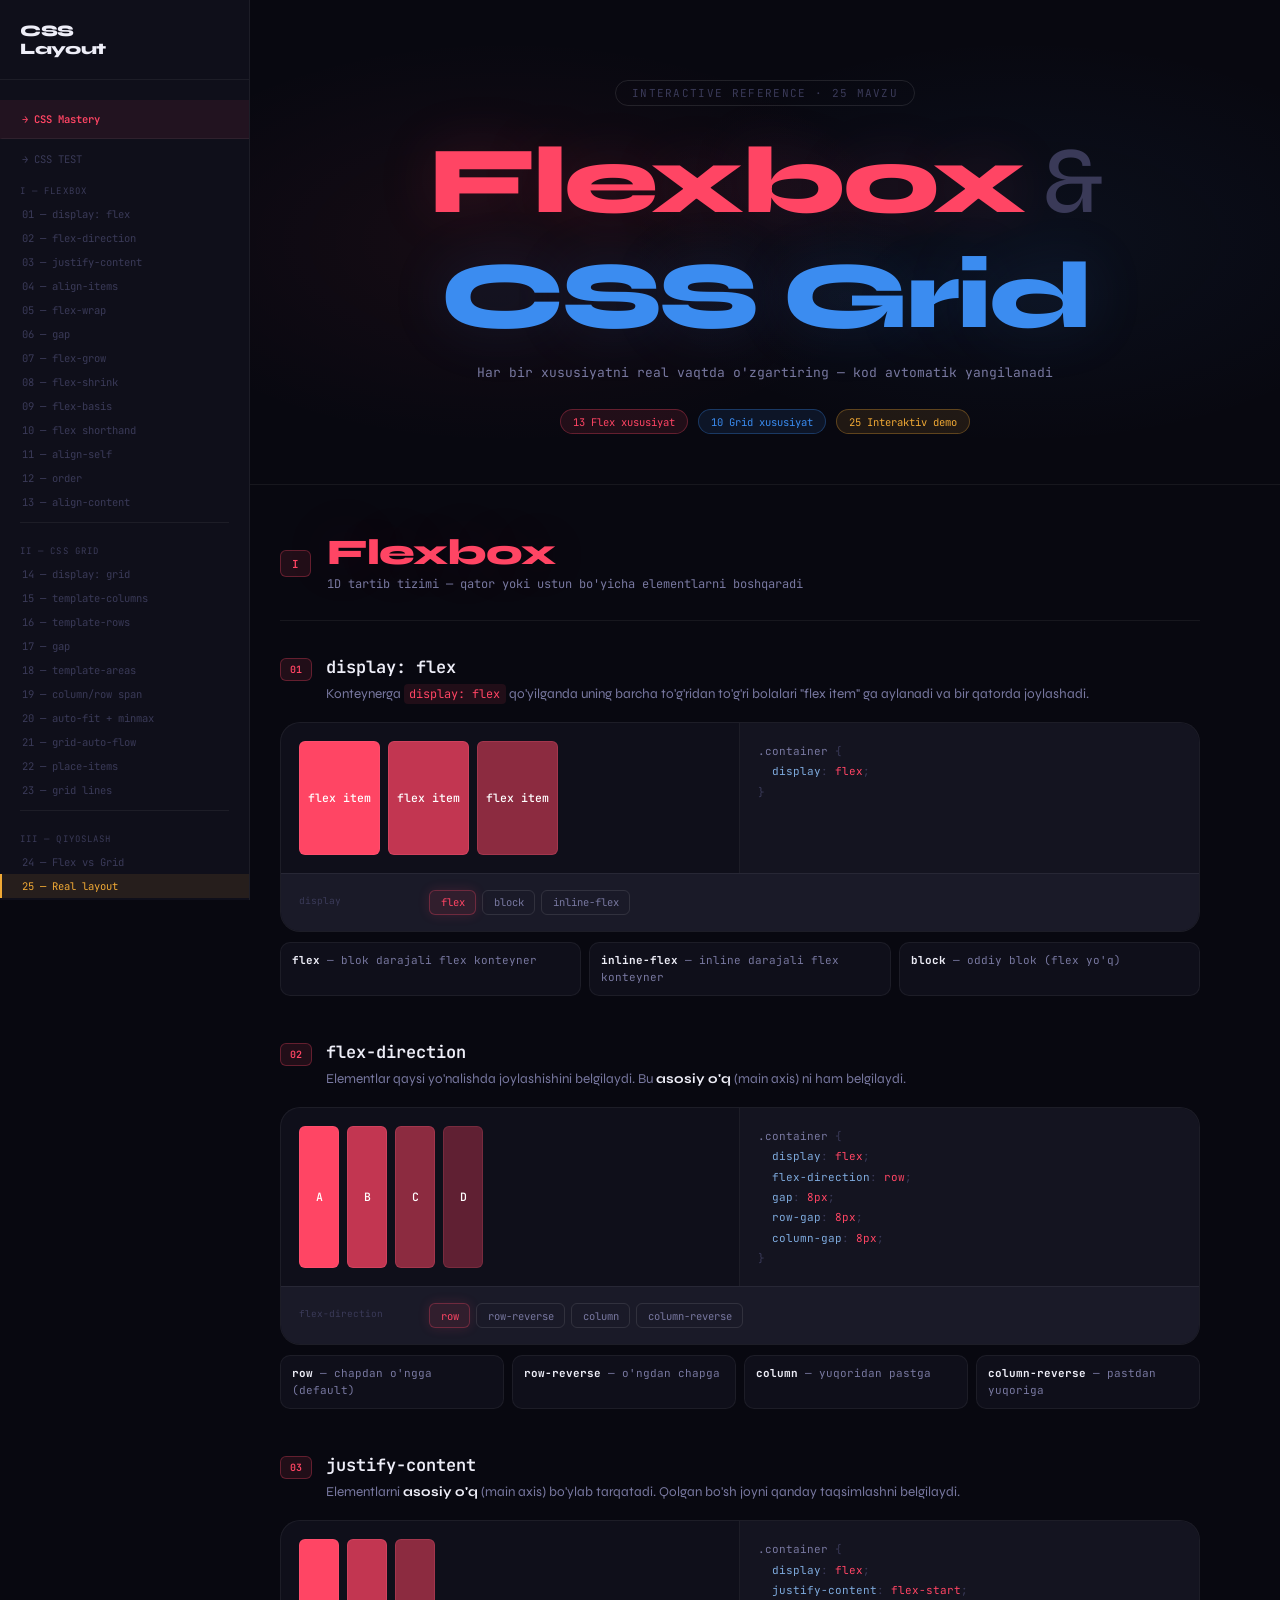
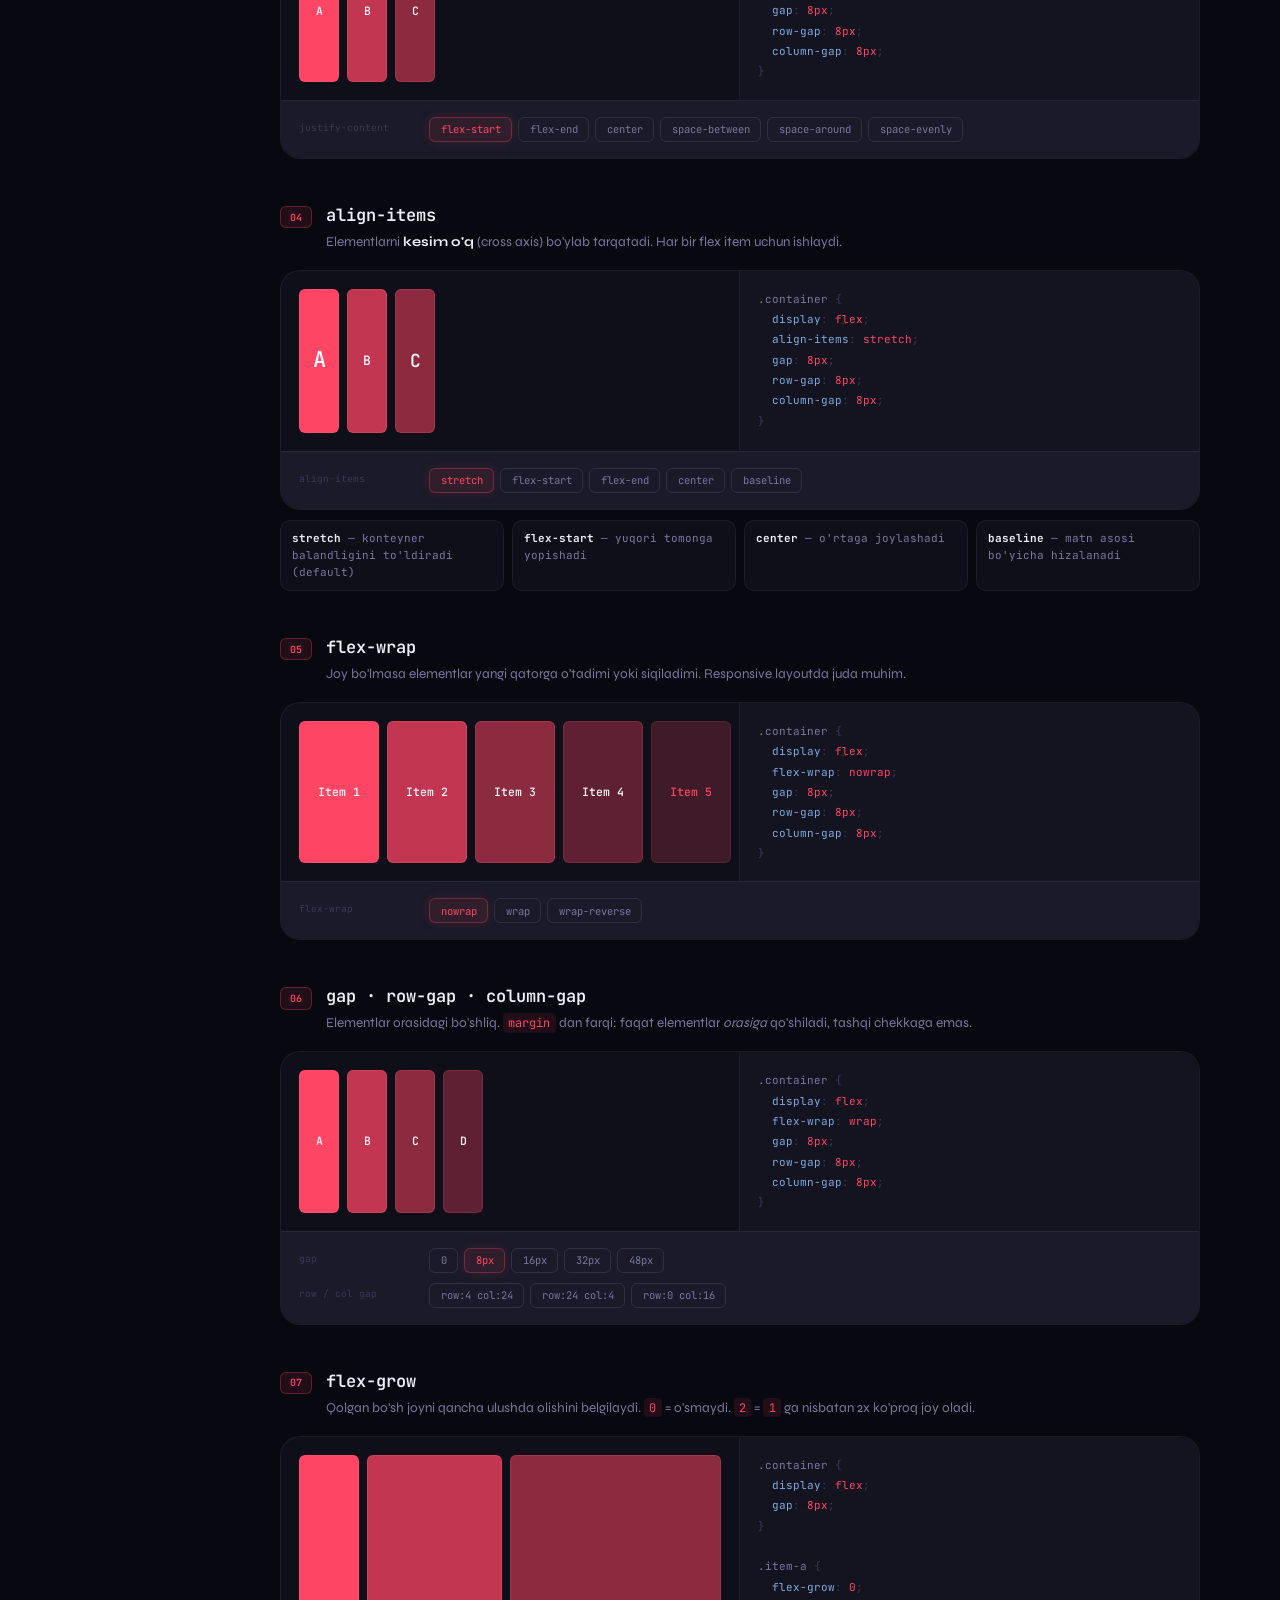
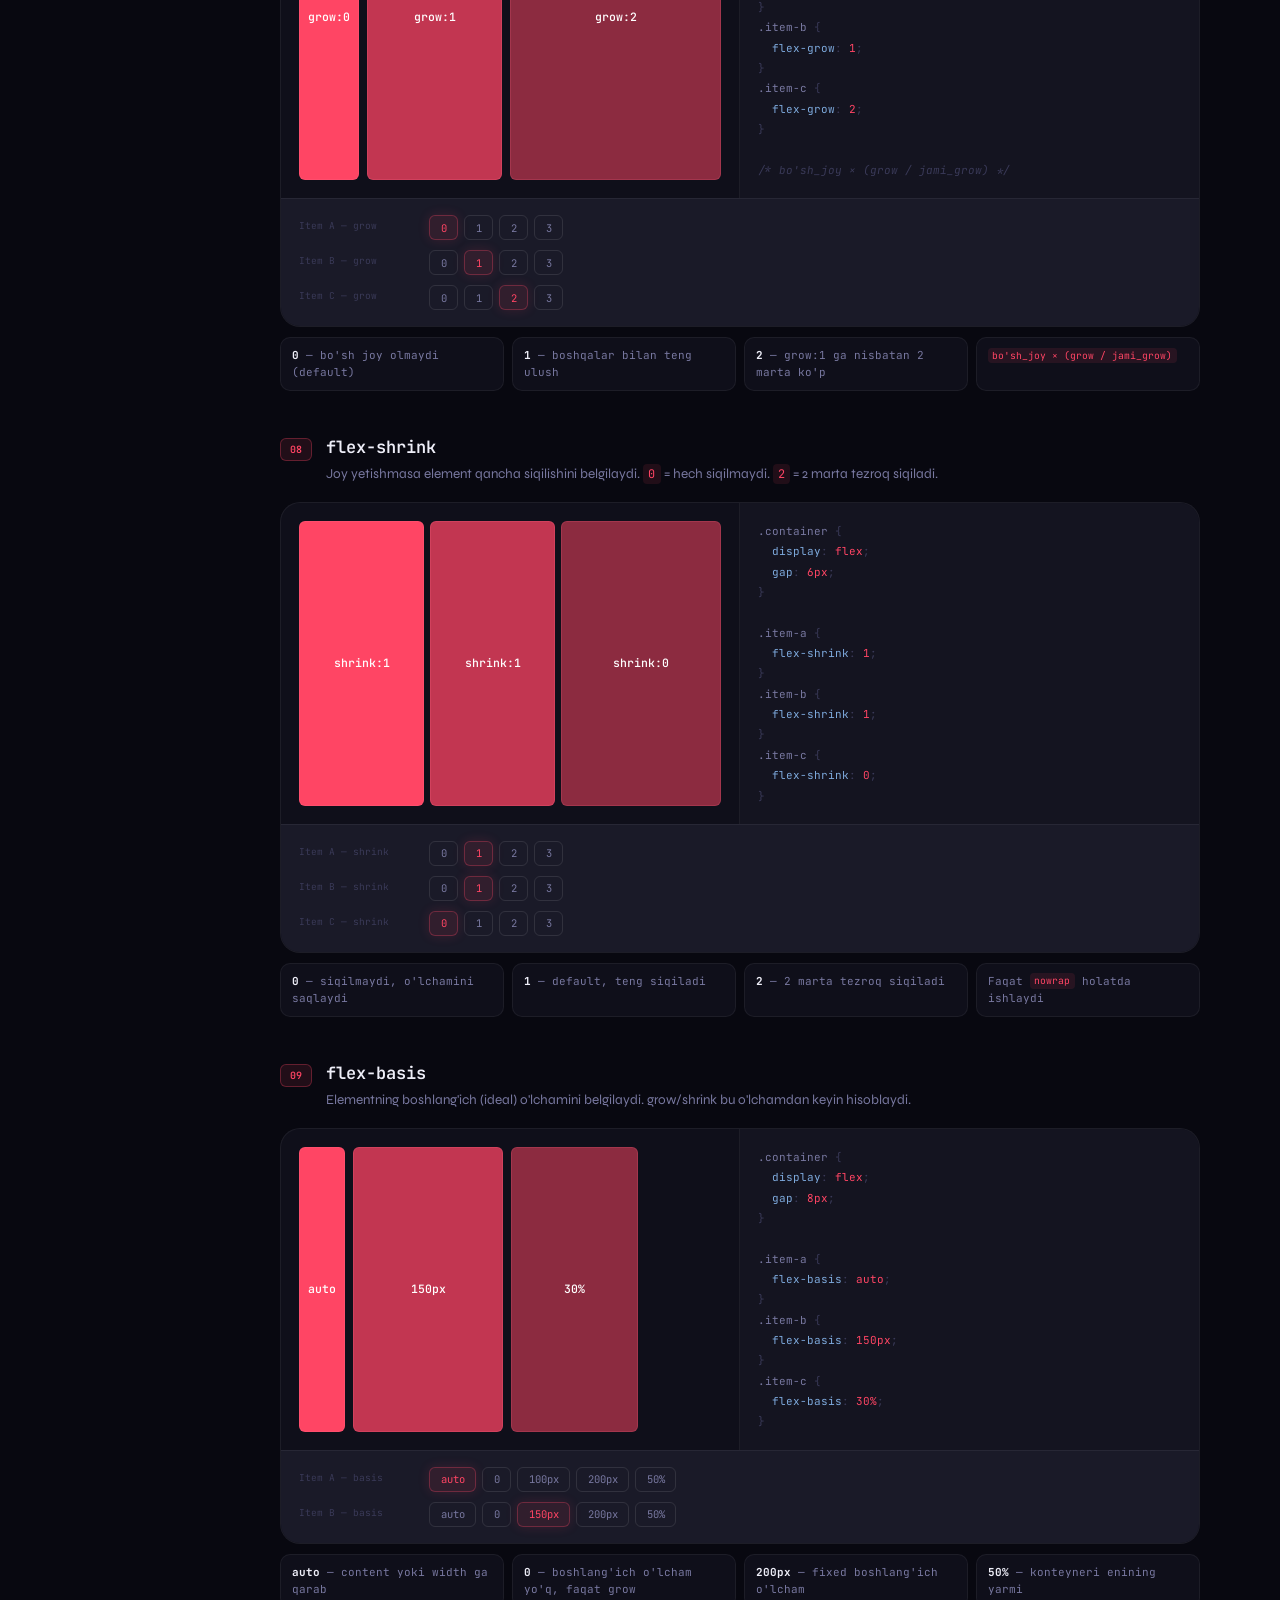
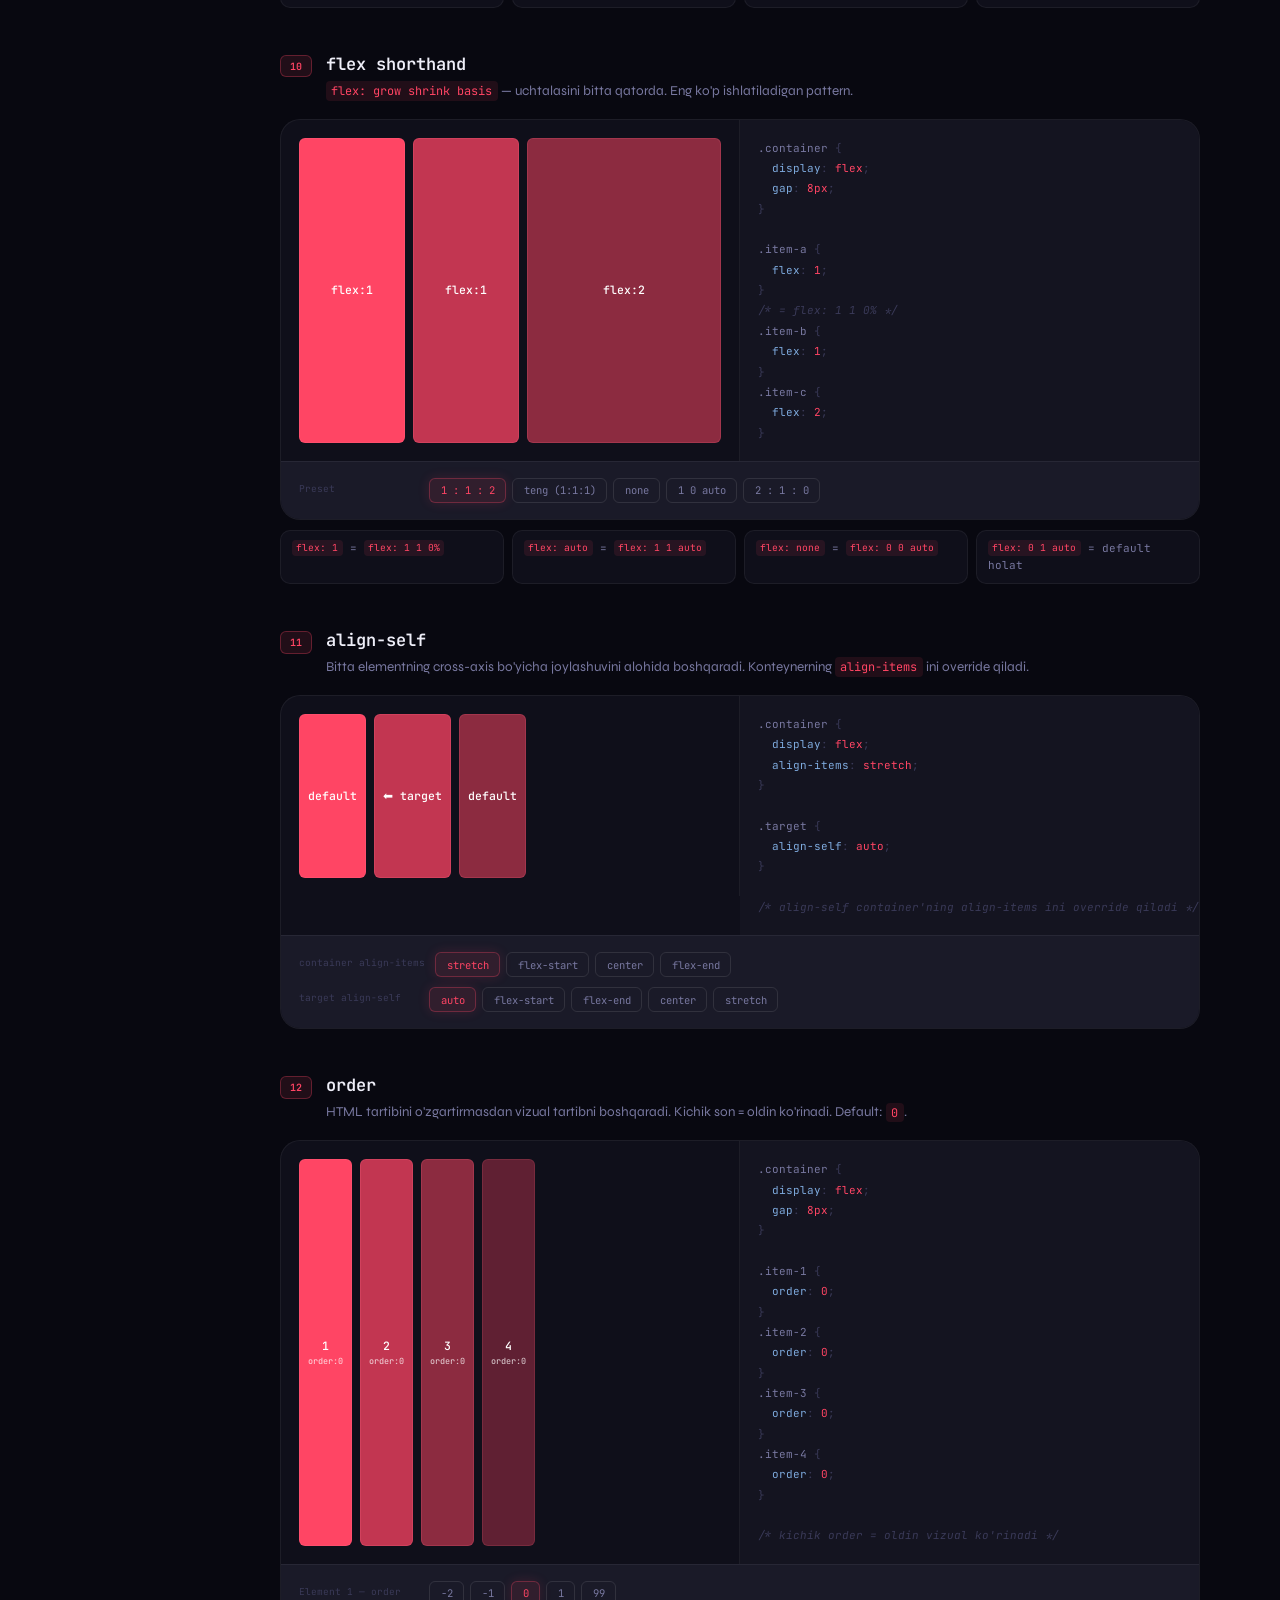
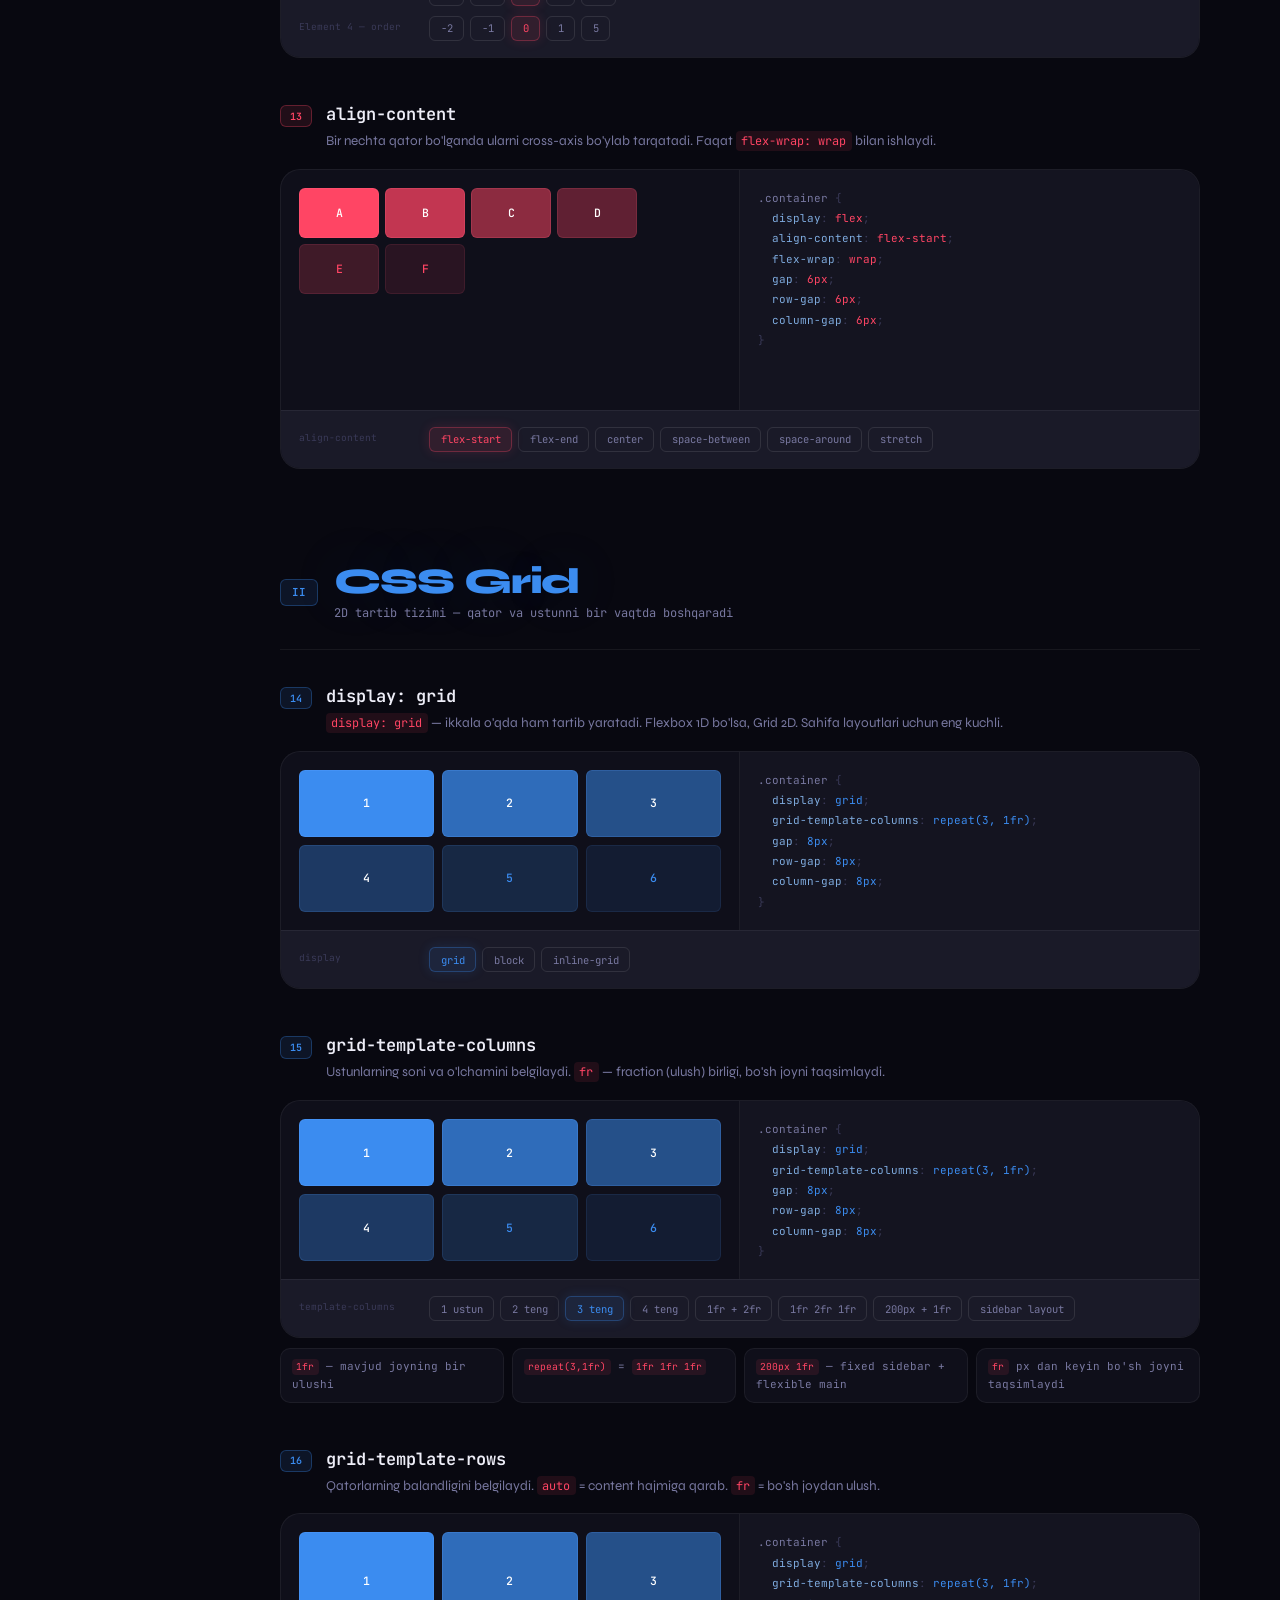
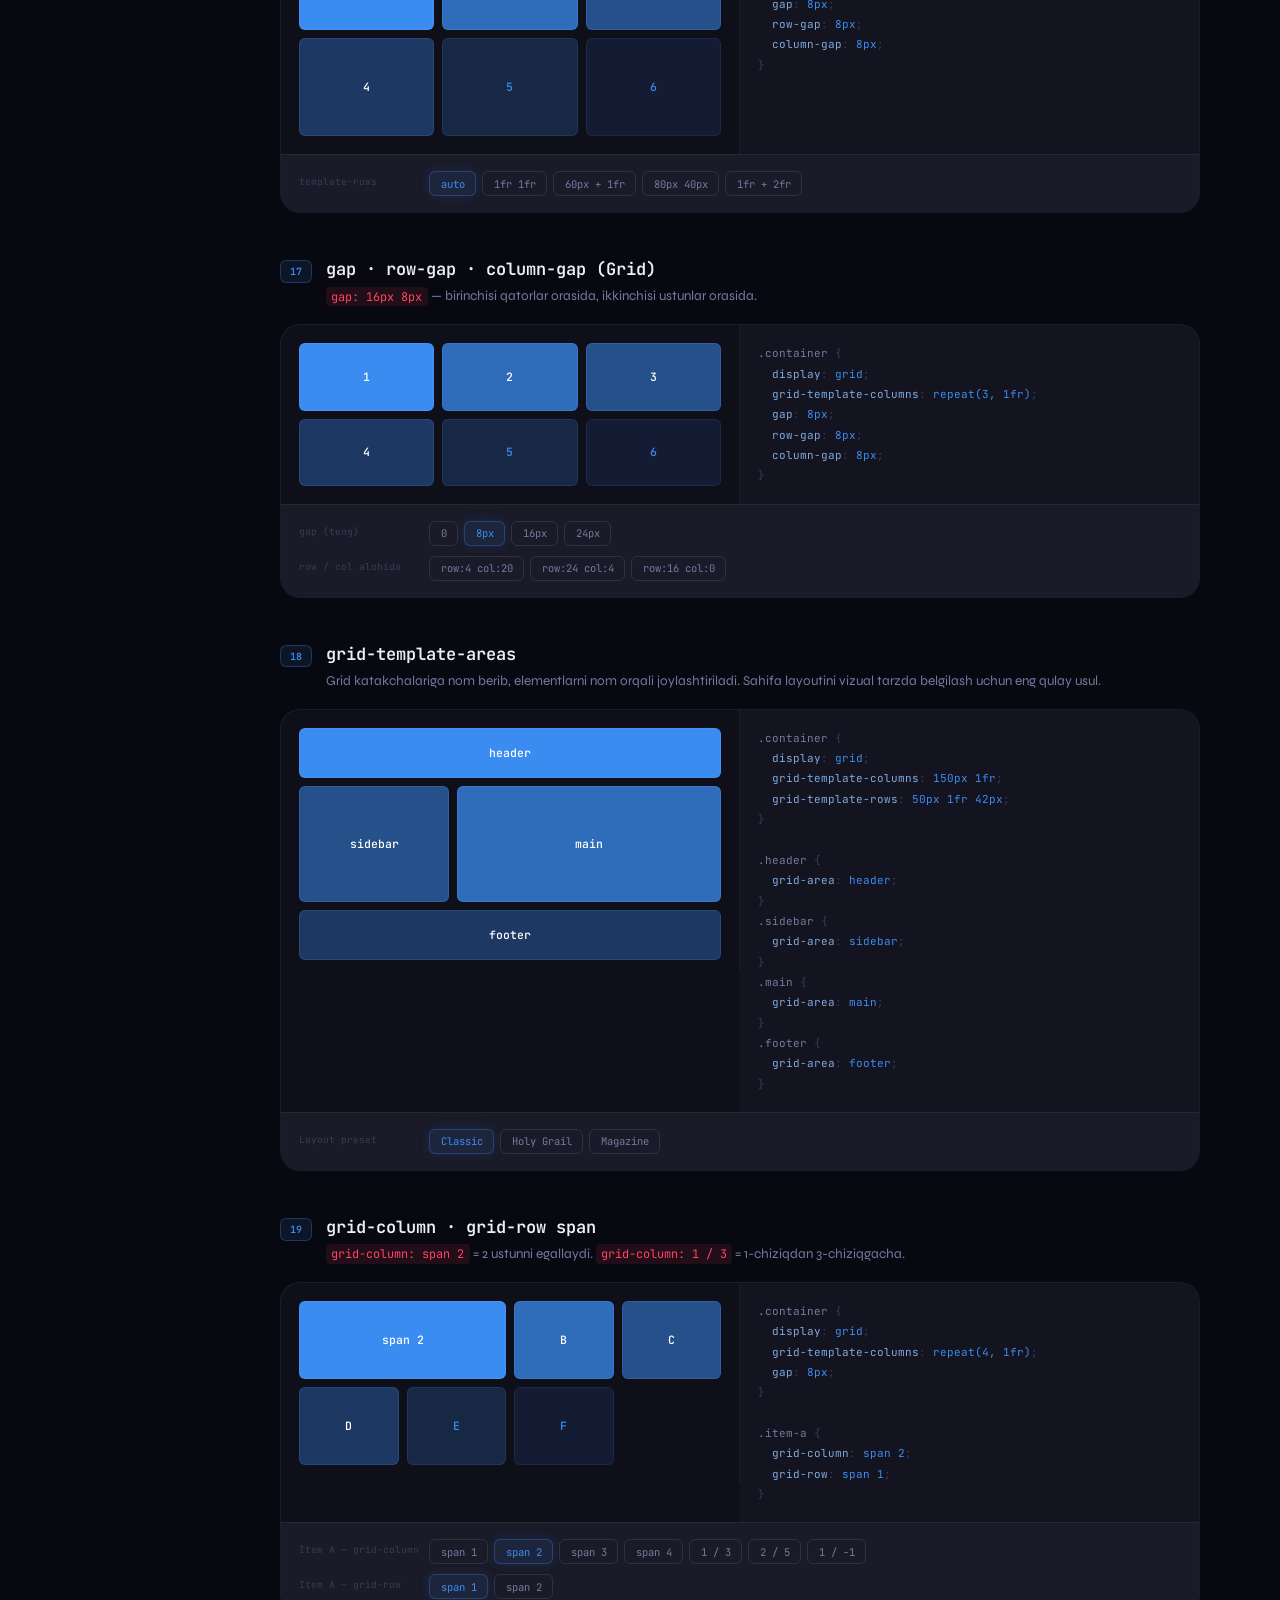
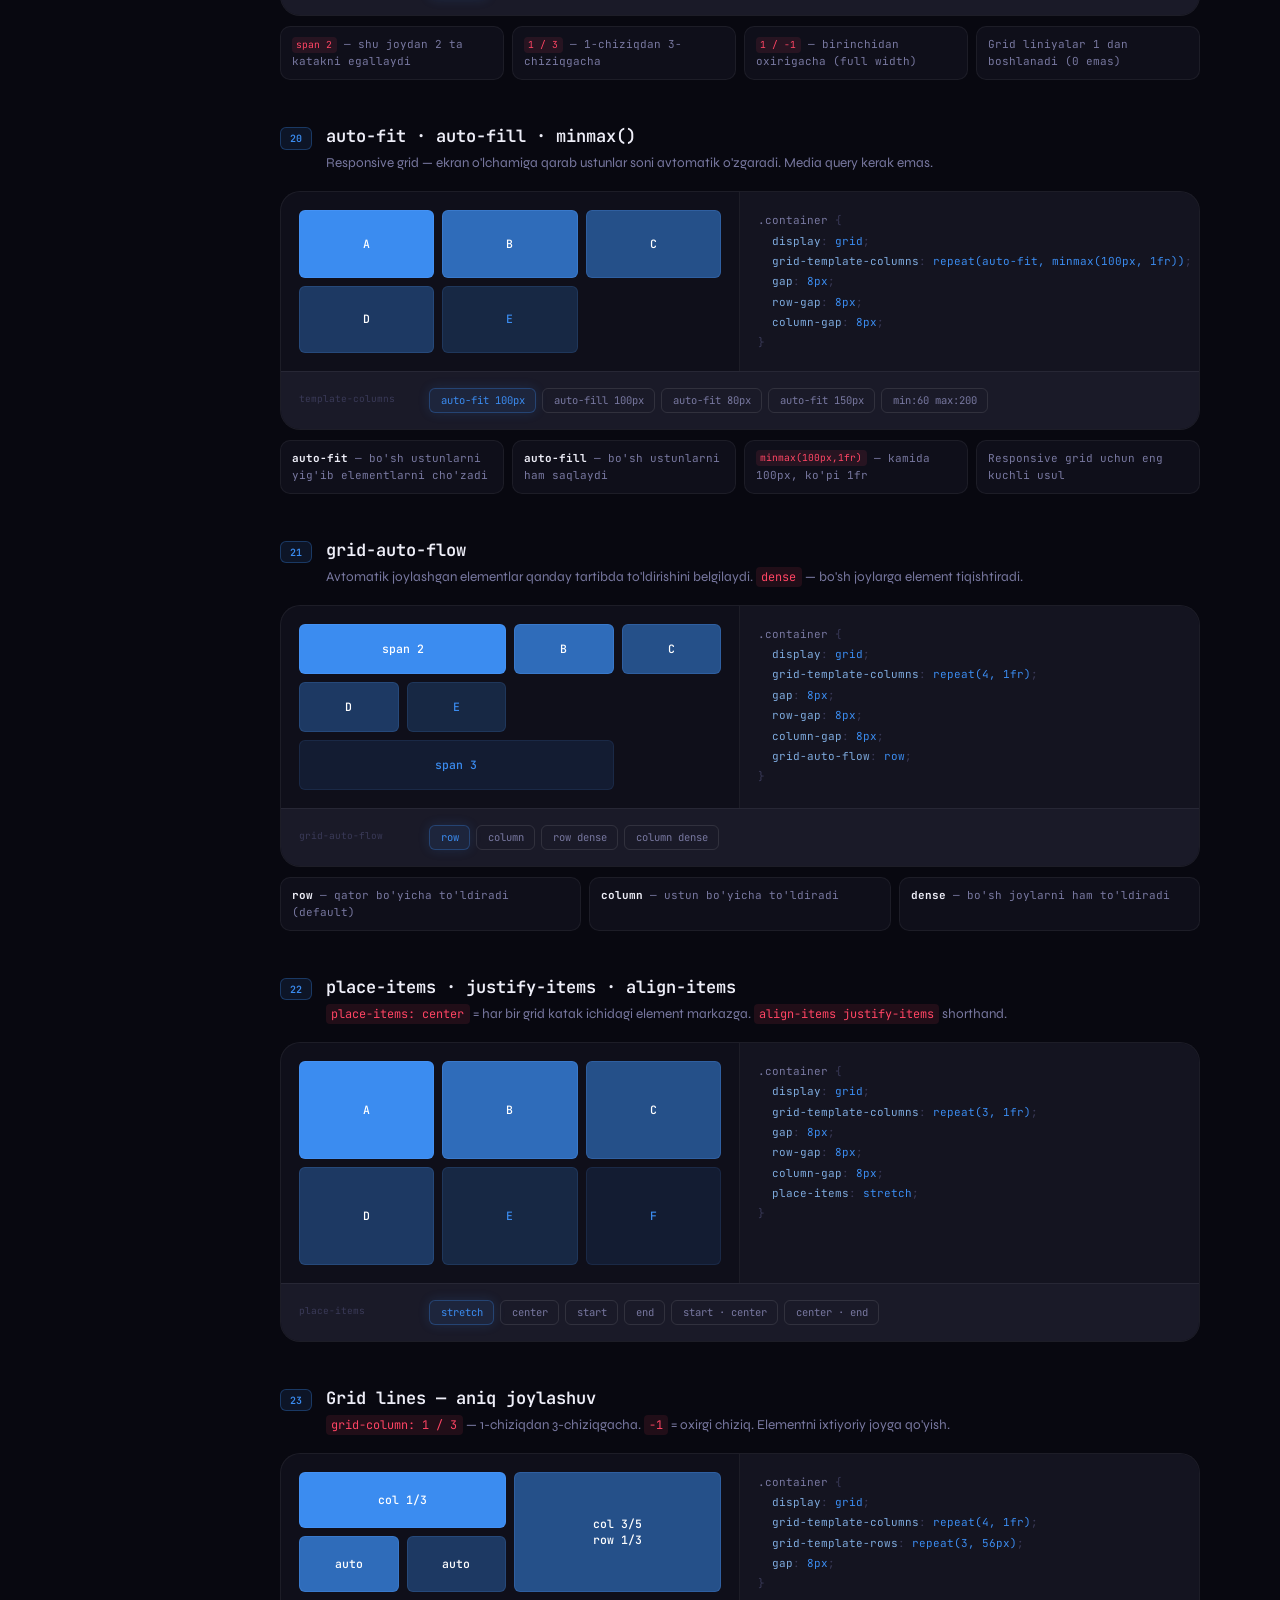
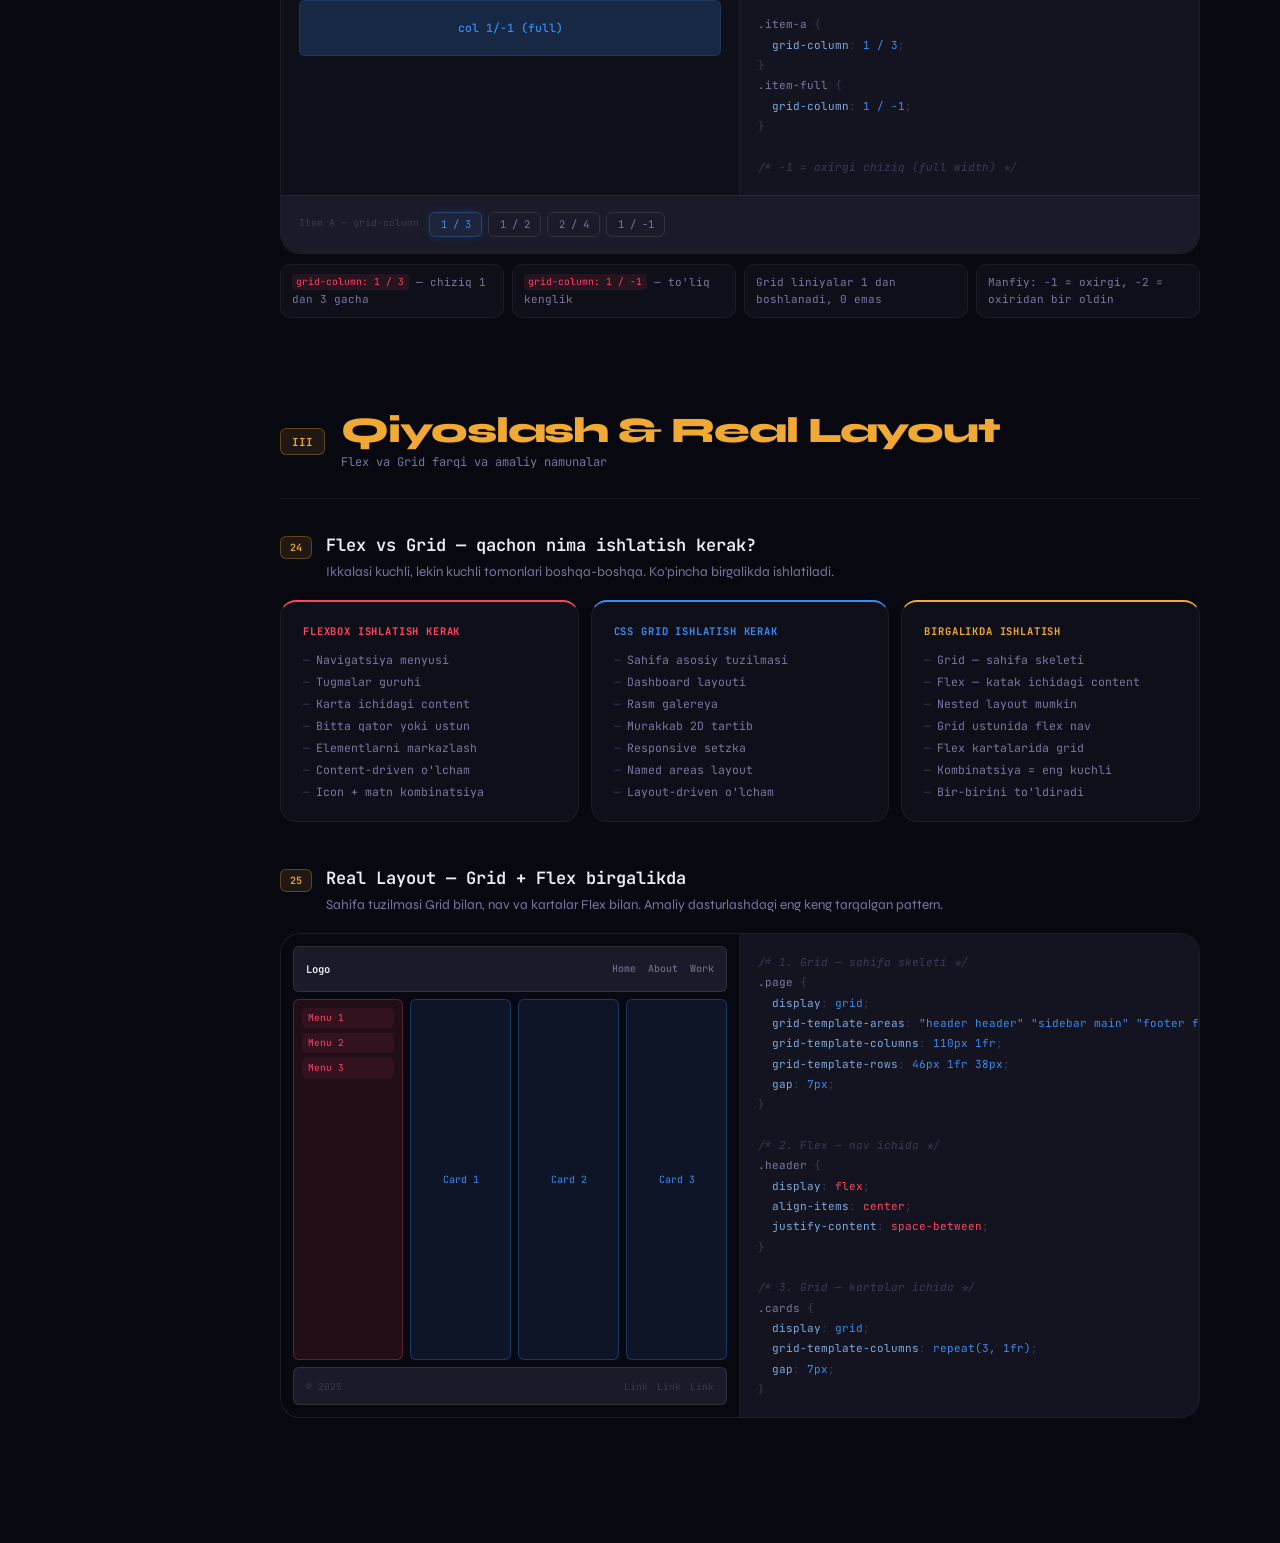
==== commit aeb2d37d: "Test platform added" ====
--- a/index.html
+++ b/index.html
@@ -19,6 +19,7 @@
       <ul class="sidebar__list">
         <ul class="sidebar__list">
   <li><a href="main.html" class="sidebar__link sidebar__link--mastery">→ CSS Mastery</a></li>
+  <li><a href="test.html" class="sidebar__link">→ CSS TEST</a></li>
         <li class="sidebar__chapter">I — Flexbox</li>
         <li>
           <a href="#s01" class="sidebar__link" data-sec="flex"
